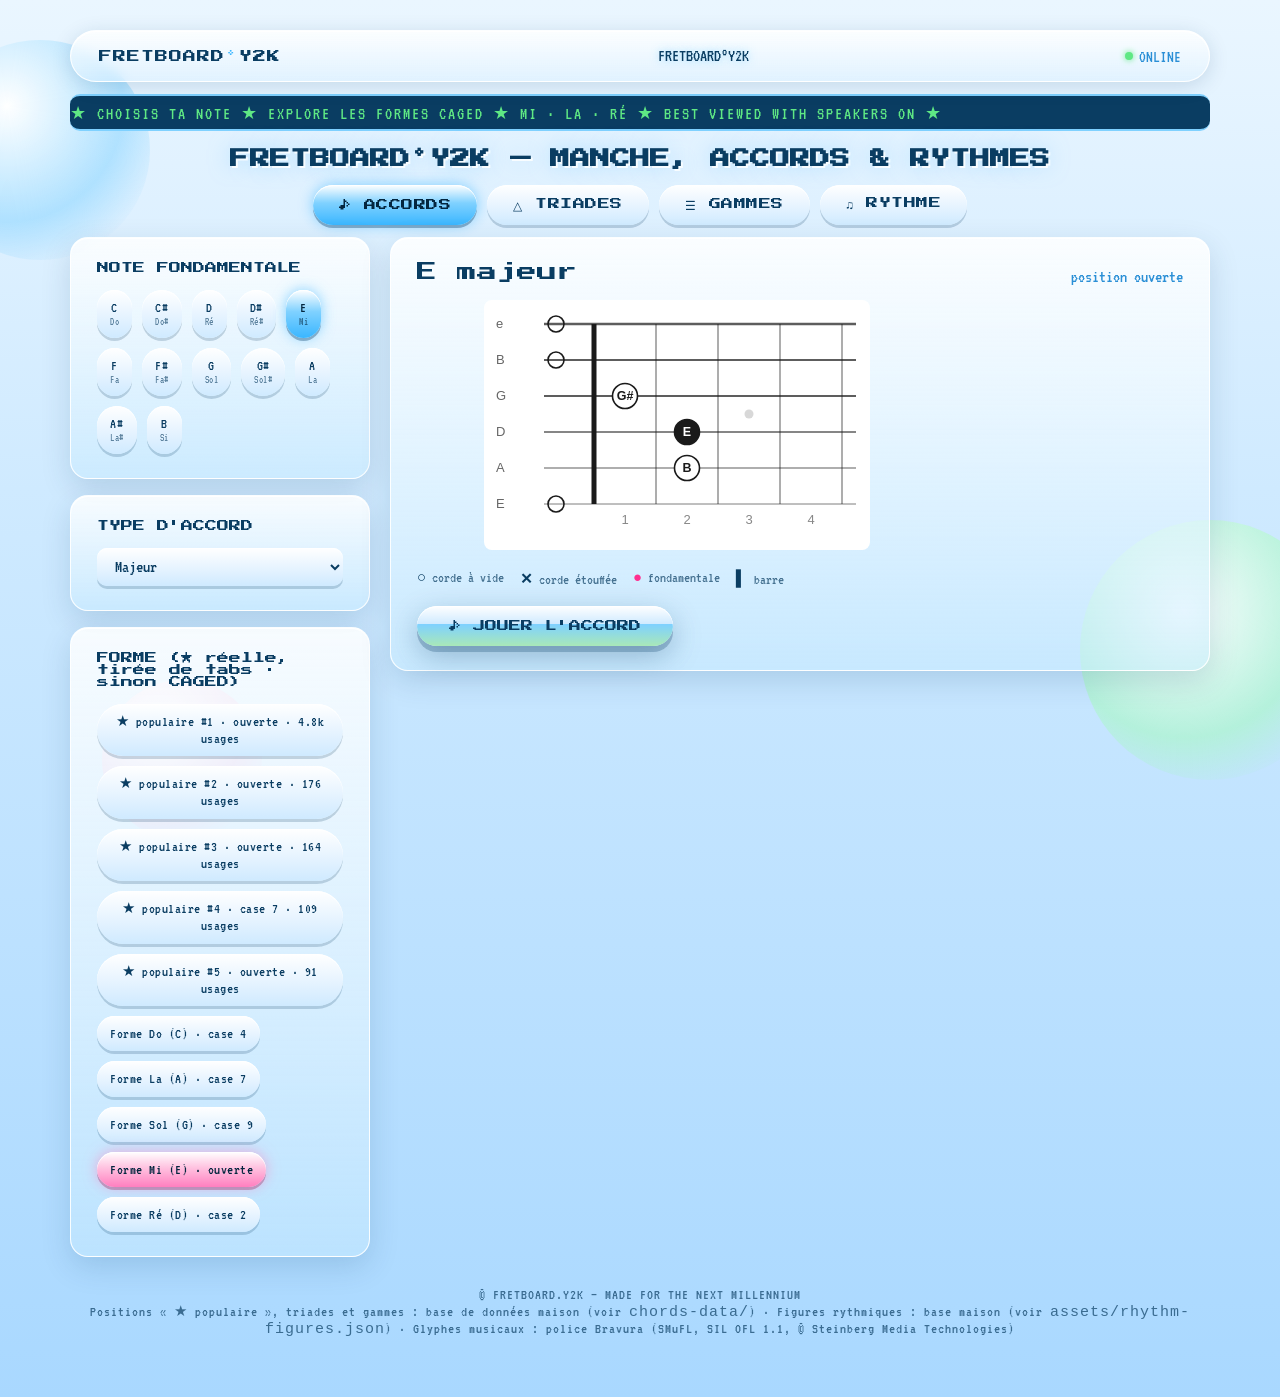
==== index.html @ 6cbf0c28 "Compact header, simplify fretboards, rebuild rhythm tab with Bravura/SMuFL - Shrink the h1/marquee/t" ====
<!DOCTYPE html>
<html lang="fr">
<head>
<meta charset="utf-8">
<meta name="viewport" content="width=device-width, initial-scale=1">
<title>FRETBOARD°Y2K — Manche de guitare &amp; accords</title>
<link rel="preconnect" href="https://fonts.googleapis.com">
<link href="https://fonts.googleapis.com/css2?family=Press+Start+2P&family=VT323&display=swap" rel="stylesheet">
<style>
  :root{
    --ink:#0a3d62;
    --ink-soft:rgba(10,61,98,.7);
    --accent:#3ab6ff;
    --gold:#ff7fbf;
    --mint:#5fe884;
  }
  *{box-sizing:border-box}
  html,body{margin:0;padding:0}
  body{
    background:linear-gradient(180deg,#eaf6ff 0%,#cfeaff 35%,#a9d8ff 100%);
    font-family:Verdana,Geneva,sans-serif;
    color:var(--ink);
    min-height:100vh;
    position:relative;
    overflow-x:hidden;
  }
  a{color:var(--ink)}
  button{font-family:inherit}

  @font-face{
    font-family:'Bravura';
    src:url([data-uri]) format('woff2');
    font-display:swap;
  }
  .smufl{font-family:'Bravura',serif;font-feature-settings:normal;-webkit-font-smoothing:antialiased}

  @keyframes float1{0%,100%{transform:translate(0,0)}50%{transform:translate(16px,-20px)}}
  @keyframes float2{0%,100%{transform:translate(0,0)}50%{transform:translate(-18px,18px)}}
  @keyframes marquee{0%{transform:translateX(0)}100%{transform:translateX(-50%)}}
  @keyframes blink{0%,49%{opacity:1}50%,100%{opacity:0}}

  .orb{position:fixed;border-radius:50%;pointer-events:none;z-index:0}
  .orb1{top:40px;left:-70px;width:220px;height:220px;background:radial-gradient(circle at 35% 30%, rgba(255,255,255,.95), rgba(127,209,255,.5) 55%, transparent 80%);animation:float1 7s ease-in-out infinite}
  .orb2{top:520px;right:-60px;width:260px;height:260px;background:radial-gradient(circle at 40% 35%, rgba(255,255,255,.9), rgba(159,255,176,.45) 55%, transparent 80%);animation:float2 9s ease-in-out infinite}
  .orb3{bottom:60px;left:8%;width:160px;height:160px;background:radial-gradient(circle at 35% 30%, rgba(255,255,255,.9), rgba(255,127,191,.35) 55%, transparent 80%);animation:float1 8s ease-in-out infinite}

  .wrap{position:relative;z-index:1;max-width:1180px;margin:0 auto;padding:18px 20px 60px}

  nav{
    display:flex;align-items:center;justify-content:space-between;gap:12px;flex-wrap:wrap;
    padding:16px 28px;margin:12px 0 0;border-radius:100px;
    background:linear-gradient(180deg, rgba(255,255,255,.85), rgba(220,240,255,.55));
    backdrop-filter:blur(6px);border:1px solid rgba(255,255,255,.9);
    box-shadow:0 4px 20px rgba(10,60,100,.15), inset 0 1px 0 rgba(255,255,255,1);
  }
  .logo{font-family:'Press Start 2P',monospace;font-size:13px;letter-spacing:1px}
  .logo span{color:var(--accent)}
  .navlinks{display:flex;gap:22px;font-family:VT323,monospace;font-size:18px}
  .navlinks a{text-decoration:none;opacity:.7;transition:opacity .15s ease}
  .navlinks a:hover, .navlinks a.current{opacity:1;text-shadow:0 0 8px rgba(127,209,255,.8)}
  .online{font-family:VT323,monospace;font-size:17px;color:#2b8fd6;display:flex;align-items:center;gap:6px}
  .online i{width:8px;height:8px;border-radius:50%;background:var(--mint);box-shadow:0 0 6px var(--mint);animation:blink 1.4s infinite}

  .marquee{overflow:hidden;background:#0a3d62;padding:6px 0;border-radius:10px;margin:12px 0;border-top:2px solid #7fd1ff;border-bottom:2px solid #7fd1ff}
  .marquee div{display:flex;white-space:nowrap;width:200%;animation:marquee 18s linear infinite;font-family:VT323,monospace;font-size:18px;color:var(--mint);letter-spacing:2px}
  .marquee span{width:50%}

  h1{font-family:'Press Start 2P',monospace;font-size:clamp(15px,2.6vw,20px);line-height:1.4;text-align:center;margin:14px 0 6px;text-shadow:2px 2px 0 rgba(255,255,255,.8), 0 0 20px rgba(127,209,255,.5)}
  .sub{text-align:center;font-family:VT323,monospace;font-size:16px;color:var(--ink-soft);max-width:560px;margin:0 auto 14px;line-height:1.4}

  .glasscard{
    border-radius:18px;
    background:linear-gradient(180deg, rgba(255,255,255,.85), rgba(200,235,255,.5));
    border:1px solid rgba(255,255,255,.9);
    box-shadow:inset 0 1px 0 rgba(255,255,255,1), 0 10px 30px rgba(10,60,100,.15);
    padding:24px 26px;margin-bottom:22px;
  }
  .card-title{font-family:'Press Start 2P',monospace;font-size:12px;margin:0 0 16px;color:var(--ink)}

  .pillgrid{display:flex;flex-wrap:wrap;gap:10px}
  .groupbox + .groupbox{margin-top:18px;padding-top:16px;border-top:1px dashed rgba(10,61,98,.2)}
  .grouptitle{font-family:VT323,monospace;font-size:15px;color:var(--ink-soft);letter-spacing:1.5px;text-transform:uppercase;margin:0 0 10px}
  .emptynote{font-family:VT323,monospace;font-size:16px;color:var(--ink-soft);padding:10px 0}
  .pill{
    border:none;border-radius:100px;padding:10px 16px;cursor:pointer;
    font-family:VT323,monospace;font-size:16px;letter-spacing:.5px;
    background:linear-gradient(180deg,#ffffff,#e3f2ff 60%,#cfeaff);
    color:var(--ink);box-shadow:0 3px 0 rgba(10,60,100,.2), inset 0 1px 0 rgba(255,255,255,1);
    transition:transform .15s ease, box-shadow .15s ease, background .15s ease;
    display:flex;flex-direction:column;align-items:center;line-height:1.15;
  }
  .pill small{font-size:11px;opacity:.6}
  .pill:hover{transform:translateY(-2px) scale(1.04)}
  .pill.active{background:linear-gradient(180deg,#fff,#7fd1ff 45%,#3ab6ff);box-shadow:0 3px 0 rgba(10,60,100,.35), inset 0 1px 0 rgba(255,255,255,1), 0 0 14px rgba(58,182,255,.6);color:#04263f}
  .pill.alt.active{background:linear-gradient(180deg,#fff,#ffc2e0 45%,#ff7fbf);box-shadow:0 3px 0 rgba(140,10,70,.3), inset 0 1px 0 rgba(255,255,255,1), 0 0 14px rgba(255,127,191,.6)}

  .checkgrid{display:flex;flex-wrap:wrap;gap:10px}
  .chk{
    display:flex;align-items:center;gap:8px;border:none;border-radius:12px;padding:9px 14px;cursor:pointer;
    font-family:VT323,monospace;font-size:16px;
    background:linear-gradient(180deg,#ffffff,#e3f2ff 60%,#cfeaff);
    color:var(--ink);box-shadow:0 3px 0 rgba(10,60,100,.2), inset 0 1px 0 rgba(255,255,255,1);
    transition:transform .15s ease, box-shadow .15s ease, background .15s ease;
  }
  .chk:hover{transform:translateY(-2px)}
  .chk.on{background:linear-gradient(180deg,#fff,#7fd1ff 45%,#3ab6ff);box-shadow:0 3px 0 rgba(10,60,100,.35), inset 0 1px 0 rgba(255,255,255,1);color:#04263f}
  .chk .box{width:15px;height:15px;border-radius:4px;border:2px solid var(--ink);flex:none;position:relative}
  .chk.on .box{background:var(--ink)}
  .chk.on .box::after{content:'';position:absolute;left:3px;top:0px;width:4px;height:8px;border:solid #fff;border-width:0 2px 2px 0;transform:rotate(40deg)}

  .playbtn{
    border:none;border-radius:100px;padding:14px 32px;cursor:pointer;
    font-family:'Press Start 2P',monospace;font-size:12px;color:#0a3d62;
    background:linear-gradient(180deg,#ffffff,#cfeaff 45%,#7fd1ff 46%,#a9e8b8);
    box-shadow:0 6px 0 rgba(10,60,100,.25), inset 0 1px 0 rgba(255,255,255,1), 0 10px 30px rgba(10,60,100,.3);
    transition:transform .15s ease;
  }
  .playbtn:hover{transform:translateY(-3px) scale(1.03)}
  .playbtn:disabled{opacity:.45;cursor:not-allowed;transform:none}
  .playbtn.stop{background:linear-gradient(180deg,#ffffff,#ffd7e8 45%,#ff7fbf 46%,#ffb0cf)}

  footer{text-align:center;font-family:VT323,monospace;font-size:15px;color:var(--ink-soft);margin-top:30px;letter-spacing:1px}

  .fb-head{display:flex;align-items:baseline;justify-content:space-between;flex-wrap:wrap;gap:10px;margin-bottom:14px}
  .chord-name{font-family:'Press Start 2P',monospace;font-size:20px;color:var(--ink)}
  .position-label{font-family:VT323,monospace;font-size:18px;color:#2b8fd6}

  .fb-scroll{overflow-x:auto;padding-bottom:6px}
  svg.fretboard-svg{display:block;min-width:520px}

  .legend{display:flex;flex-wrap:wrap;gap:16px;margin-top:14px;font-family:VT323,monospace;font-size:15px;color:var(--ink-soft)}
  .legend b{color:var(--ink)}

  .playbtn{margin-top:18px}

  .tabbar{display:flex;justify-content:center;gap:10px;flex-wrap:wrap;margin:12px 0}
  .tabbtn{
    border:none;border-radius:100px;padding:12px 26px;cursor:pointer;
    font-family:'Press Start 2P',monospace;font-size:12px;letter-spacing:.5px;
    background:linear-gradient(180deg,#ffffff,#e3f2ff 60%,#cfeaff);
    color:var(--ink);box-shadow:0 3px 0 rgba(10,60,100,.2), inset 0 1px 0 rgba(255,255,255,1);
    transition:transform .15s ease, box-shadow .15s ease, background .15s ease;
  }
  .tabbtn:hover{transform:translateY(-2px)}
  .tabbtn.active{background:linear-gradient(180deg,#fff,#7fd1ff 45%,#3ab6ff);box-shadow:0 3px 0 rgba(10,60,100,.35), inset 0 1px 0 rgba(255,255,255,1), 0 0 14px rgba(58,182,255,.6);color:#04263f}
  .tabpanel{display:none}
  .tabpanel.active{display:block}

  select.gsel{
    font-family:VT323,monospace;font-size:18px;color:var(--ink);
    border:none;border-radius:10px;padding:9px 14px;width:100%;max-width:420px;
    background:linear-gradient(180deg,#ffffff,#e3f2ff 60%,#cfeaff);
    box-shadow:0 3px 0 rgba(10,60,100,.2), inset 0 1px 0 rgba(255,255,255,1);
  }
  .toggle2{display:flex;gap:10px;flex-wrap:wrap}
  .subnote{font-family:VT323,monospace;font-size:15px;color:var(--ink-soft);margin-top:6px}
  .scaledeg{font-family:'Press Start 2P',monospace;font-size:10px}

  .toolgrid{display:grid;grid-template-columns:300px 1fr;gap:20px;align-items:start;margin-top:8px}
  @media (max-width:860px){ .toolgrid{grid-template-columns:1fr} }
  .tool-sidebar{display:flex;flex-direction:column;gap:16px}
  .tool-main{min-width:0}
  .tool-sidebar .glasscard, .tool-main .glasscard{margin-bottom:0}
  .tool-sidebar .pillgrid .pill{padding:9px 13px;font-size:15px}

  .row2{display:flex;gap:20px;flex-wrap:wrap}
  .field{display:flex;flex-direction:column;gap:6px}
  .field label{font-family:VT323,monospace;font-size:14px;color:var(--ink-soft);letter-spacing:.5px;text-transform:uppercase}
  input[type=number]{
    font-family:VT323,monospace;font-size:18px;color:var(--ink);
    border:none;border-radius:10px;padding:8px 12px;width:76px;
    background:linear-gradient(180deg,#ffffff,#e3f2ff 60%,#cfeaff);
    box-shadow:0 3px 0 rgba(10,60,100,.2), inset 0 1px 0 rgba(255,255,255,1);
  }
  input[type=range]{width:180px;accent-color:#3ab6ff}

  .figures-scroll{max-height:56vh;overflow-y:auto;padding-right:6px}
  @media (max-width:860px){ .figures-scroll{max-height:none} }
  .warn{font-family:VT323,monospace;font-size:15px;color:#c0455a;margin-top:10px;min-height:18px}

  .score-head{display:flex;justify-content:space-between;align-items:baseline;flex-wrap:wrap;gap:10px;margin-bottom:12px}
  .score-title{font-family:'Press Start 2P',monospace;font-size:14px}
  .score-scroll{overflow-x:auto;padding-bottom:6px}
  svg#score{display:block}

  .transport{display:flex;align-items:center;gap:10px;flex-wrap:wrap;margin-top:14px}
  .tempobar{display:flex;align-items:center;gap:12px;flex-wrap:wrap;margin-top:14px;padding-top:14px;border-top:1px dashed rgba(10,61,98,.2)}
  .tempo{display:flex;align-items:center;gap:10px;font-family:VT323,monospace;font-size:16px}
  #bpmVal{color:var(--ink);min-width:66px;font-weight:bold}
  .optrow{display:flex;gap:8px;flex-wrap:wrap}

  .figchk{display:flex;align-items:center;gap:8px}
  .figchk .smufl-icon{flex:none}
</style>
</head>
<body>

<div class="orb orb1"></div>
<div class="orb orb2"></div>
<div class="orb orb3"></div>

<div class="wrap">

  <nav>
    <div class="logo">FRETBOARD<span>°</span>Y2K</div>
    <div class="navlinks">
      <a href="index.html" class="current">FRETBOARD°Y2K</a>
    </div>
    <div class="online"><i></i>ONLINE</div>
  </nav>

  <div class="marquee"><div>
    <span>★ CHOISIS TA NOTE ★ EXPLORE LES FORMES CAGED ★ MI · LA · RÉ ★ BEST VIEWED WITH SPEAKERS ON ★</span>
    <span>★ CHOISIS TA NOTE ★ EXPLORE LES FORMES CAGED ★ MI · LA · RÉ ★ BEST VIEWED WITH SPEAKERS ON ★</span>
  </div></div>

  <h1>FRETBOARD°Y2K — MANCHE, ACCORDS &amp; RYTHMES</h1>

  <div class="tabbar">
    <button class="tabbtn active" data-tab="accords">♪ ACCORDS</button>
    <button class="tabbtn" data-tab="triades">△ TRIADES</button>
    <button class="tabbtn" data-tab="gammes">☰ GAMMES</button>
    <button class="tabbtn" data-tab="rythme">♫ RYTHME</button>
  </div>

  <section id="tab-accords" class="tabpanel active">
    <div class="toolgrid">
      <aside class="tool-sidebar">
        <div class="glasscard">
          <p class="card-title">NOTE FONDAMENTALE</p>
          <div class="pillgrid" id="rootPicker"></div>
        </div>

        <div class="glasscard">
          <p class="card-title">TYPE D'ACCORD</p>
          <select class="gsel" id="qualitySelect"></select>
        </div>

        <div class="glasscard">
          <p class="card-title">FORME (★ réelle, tirée de tabs · sinon CAGED)</p>
          <div class="pillgrid" id="shapePicker"></div>
        </div>
      </aside>

      <div class="tool-main">
        <div class="glasscard">
          <div class="fb-head">
            <div class="chord-name" id="chordName">E MAJEUR</div>
            <div class="position-label" id="positionLabel">position ouverte</div>
          </div>
          <div class="fb-scroll">
            <svg class="fretboard-svg" id="fretboard" xmlns="http://www.w3.org/2000/svg"></svg>
          </div>
          <div class="legend">
            <div><b>○</b> corde à vide</div>
            <div><b>✕</b> corde étouffée</div>
            <div><b style="color:#ff2f8f">●</b> fondamentale</div>
            <div><b>▍</b> barre</div>
          </div>
          <button class="playbtn" id="playBtn">♪ JOUER L'ACCORD</button>
        </div>
      </div>
    </div>
  </section>

  <section id="tab-triades" class="tabpanel">
    <div class="toolgrid">
      <aside class="tool-sidebar">
        <div class="glasscard">
          <p class="card-title">FONDAMENTALE</p>
          <div class="pillgrid" id="triadRootPicker"></div>
        </div>

        <div class="glasscard">
          <p class="card-title">QUALITÉ</p>
          <div class="pillgrid" id="triadQualityPicker"></div>
        </div>

        <div class="glasscard">
          <p class="card-title">CORDES</p>
          <div class="pillgrid" id="triadStringsPicker"></div>
        </div>

        <div class="glasscard">
          <p class="card-title">RENVERSEMENT &amp; POSITION</p>
          <select class="gsel" id="triadPosSelect"></select>
        </div>

        <div class="glasscard">
          <p class="card-title">MODE</p>
          <div class="pillgrid" id="triadModePicker"></div>
        </div>
      </aside>

      <div class="tool-main">
        <div class="glasscard">
          <div class="fb-head">
            <div class="chord-name" id="triadName">C MAJEUR</div>
            <div class="position-label" id="triadPosLabel">position fondamentale</div>
          </div>
          <div class="fb-scroll">
            <svg class="fretboard-svg" id="triadFretboard" xmlns="http://www.w3.org/2000/svg"></svg>
          </div>
          <p class="subnote" id="triadNotes"></p>
          <div class="legend">
            <div><b>○</b> corde à vide</div>
            <div><b>✕</b> corde étouffée</div>
            <div><b style="color:#ff2f8f">●</b> fondamentale de la triade</div>
          </div>
          <button class="playbtn" id="triadPlayBtn">♪ JOUER LA TRIADE</button>
        </div>
      </div>
    </div>
  </section>

  <section id="tab-gammes" class="tabpanel">
    <div class="toolgrid">
      <aside class="tool-sidebar">
        <div class="glasscard">
          <p class="card-title">FONDAMENTALE</p>
          <div class="pillgrid" id="scaleRootPicker"></div>
        </div>

        <div class="glasscard">
          <p class="card-title">GAMME (43 formules)</p>
          <select class="gsel" id="scaleSelect"></select>
          <p class="subnote" id="scaleDesc"></p>
        </div>

        <div class="glasscard">
          <p class="card-title">AFFICHAGE</p>
          <div class="toggle2">
            <div class="pillgrid" id="scaleLabelPicker"></div>
            <div class="pillgrid" id="scaleRangePicker"></div>
          </div>
        </div>
      </aside>

      <div class="tool-main">
        <div class="glasscard">
          <div class="fb-head">
            <div class="chord-name" id="scaleName">GAMME MAJEURE DE C</div>
            <div class="position-label" id="scaleFormula">1 – 2 – 3 – 4 – 5 – 6 – 7</div>
          </div>
          <div class="fb-scroll">
            <svg class="fretboard-svg" id="scaleFretboard" xmlns="http://www.w3.org/2000/svg"></svg>
          </div>
          <div class="legend">
            <div><b style="color:#ff2f8f">●</b> fondamentale</div>
            <div><b style="color:#3ab6ff">●</b> autre note de la gamme</div>
          </div>
          <button class="playbtn" id="scalePlayBtn">♪ JOUER LA GAMME</button>
        </div>
      </div>
    </div>
  </section>

  <section id="tab-rythme" class="tabpanel">
    <div class="toolgrid">
      <aside class="tool-sidebar">
        <div class="glasscard">
          <p class="card-title">MESURE</p>
          <div class="row2">
            <div class="field">
              <label>Chiffrage</label>
              <select class="gsel" id="sigPicker"></select>
            </div>
            <div class="field">
              <label>Nombre de mesures</label>
              <input type="number" id="measureCount" min="1" max="8" value="4">
            </div>
          </div>
        </div>

        <div class="glasscard">
          <p class="card-title">FIGURES RYTHMIQUES</p>
          <div class="figures-scroll">
            <div id="durationPicker"></div>
          </div>
          <div class="warn" id="warnMsg"></div>
        </div>
      </aside>

      <div class="tool-main">
        <div class="glasscard">
          <div class="score-head">
            <div class="score-title">RYTHME GENERE</div>
          </div>
          <div class="score-scroll">
            <svg id="score" xmlns="http://www.w3.org/2000/svg"></svg>
          </div>
          <div class="legend">
            <div>clic + doux = métronome</div>
            <div>clic sec = note jouée</div>
            <div style="color:#3ab6ff">■ note en cours</div>
          </div>

          <div class="transport">
            <button class="playbtn" id="genBtn">🎲 GENERER</button>
            <button class="playbtn" id="rhythmPlayBtn">▶ JOUER</button>
            <button class="playbtn stop" id="stopBtn" disabled>■ STOP</button>
          </div>
          <div class="tempobar">
            <div class="tempo">
              <span>TEMPO</span>
              <input type="range" id="bpm" min="40" max="208" value="96">
              <span id="bpmVal">96 bpm</span>
            </div>
            <div class="optrow">
              <button class="chk on" id="countIn"><span class="box"></span>compte à rebours</button>
              <button class="chk" id="loopChk"><span class="box"></span>boucle</button>
            </div>
          </div>
        </div>
      </div>
    </div>
  </section>

  <footer>© FRETBOARD.Y2K — MADE FOR THE NEXT MILLENNIUM<br>Positions « ★ populaire », triades et gammes : base de données maison (voir <code>chords-data/</code>) · Figures rythmiques : base maison (voir <code>assets/rhythm-figures.json</code>) · Glyphes musicaux : police Bravura (SMuFL, SIL OFL 1.1, © Steinberg Media Technologies)</footer>
</div>

<script>
const NOTE_NAMES = ['C','C#','D','D#','E','F','F#','G','G#','A','A#','B'];
const SOLFEGE = ['Do','Do#','Ré','Ré#','Mi','Fa','Fa#','Sol','Sol#','La','La#','Si'];
const STRING_OPEN = [4,9,2,7,11,4];
const STRING_NAMES = ['E','A','D','G','B','e'];
const STRING_MIDI = [40,45,50,55,59,64];

const QUALITIES = [
  {key:'maj',   label:'Majeur',        suffix:'',      group:'Triades'},
  {key:'min',   label:'Mineur',        suffix:'m',     group:'Triades'},
  {key:'5',     label:'Power chord',   suffix:'5',     group:'Triades'},
  {key:'dim',   label:'Diminué',       suffix:'dim',   group:'Triades'},
  {key:'aug',   label:'Augmenté',      suffix:'aug',   group:'Triades'},
  {key:'sus2',  label:'Sus2',          suffix:'sus2',  group:'Sus & add'},
  {key:'sus4',  label:'Sus4',          suffix:'sus4',  group:'Sus & add'},
  {key:'add9',  label:'Add9',          suffix:'add9',  group:'Sus & add'},
  {key:'madd9', label:'Mineur add9',   suffix:'madd9', group:'Sus & add'},
  {key:'6',     label:'6',             suffix:'6',     group:'Sixtes & septièmes'},
  {key:'m6',    label:'Mineur6',       suffix:'m6',    group:'Sixtes & septièmes'},
  {key:'7',     label:'7',             suffix:'7',     group:'Sixtes & septièmes'},
  {key:'maj7',  label:'Majeur7',       suffix:'maj7',  group:'Sixtes & septièmes'},
  {key:'min7',  label:'Mineur7',       suffix:'m7',    group:'Sixtes & septièmes'},
  {key:'dim7',  label:'Diminué7',      suffix:'dim7',  group:'Sixtes & septièmes'},
  {key:'m7b5',  label:'Demi-diminué',  suffix:'m7b5',  group:'Sixtes & septièmes'},
  {key:'mMaj7', label:'Mineur/Majeur7',suffix:'mMaj7', group:'Sixtes & septièmes'},
  {key:'9',     label:'9',             suffix:'9',     group:'Étendues & altérées'},
  {key:'m9',    label:'Mineur9',       suffix:'m9',    group:'Étendues & altérées'},
  {key:'maj9',  label:'Majeur9',       suffix:'maj9',  group:'Étendues & altérées'},
  {key:'13',    label:'13',            suffix:'13',    group:'Étendues & altérées'},
  {key:'7#9',   label:'7#9 (Hendrix)', suffix:'7#9',   group:'Étendues & altérées'},
  {key:'7b9',   label:'7b9',           suffix:'7b9',   group:'Étendues & altérées'},
  {key:'7#5',   label:'7#5',           suffix:'7#5',   group:'Étendues & altérées'},
  {key:'7b5',   label:'7b5',           suffix:'7b5',   group:'Étendues & altérées'},
];

// Chaque forme est ancrée sur une corde de référence (rootString, index bas E=0..haut e=5)
// et un décalage (rootOffset) : la case où tombe la fondamentale sur cette corde
// quand la forme est jouée en position "barré 0" (case = fondamentale - corde_a_vide - rootOffset).
const SHAPES = [
  {
    key:'C', label:'Forme Do (C)', rootString:1, rootOffset:3,
    templates:{
      maj:[null,3,2,0,1,0], '7':[null,3,2,3,1,0], aug:[null,3,2,1,1,0]
    }
  },
  {
    key:'A', label:'Forme La (A)', rootString:1, rootOffset:0,
    templates:{
      maj:[null,0,2,2,2,0], min:[null,0,2,2,1,0], '7':[null,0,2,0,2,0],
      maj7:[null,0,2,1,2,0], min7:[null,0,2,0,1,0], sus2:[null,0,2,2,0,0], sus4:[null,0,2,2,3,0],
      '6':[null,0,2,2,2,2], m6:[null,0,2,2,1,2], dim:[null,0,1,2,1,null], aug:[null,0,3,2,2,1]
    }
  },
  {
    key:'G', label:'Forme Sol (G)', rootString:0, rootOffset:3,
    templates:{
      maj:[3,2,0,0,0,3], '7':[3,2,0,0,0,1], aug:[3,2,1,0,0,3]
    }
  },
  {
    key:'E', label:'Forme Mi (E)', rootString:0, rootOffset:0,
    templates:{
      maj:[0,2,2,1,0,0], min:[0,2,2,0,0,0], '7':[0,2,0,1,0,0],
      maj7:[0,2,1,1,0,0], min7:[0,2,0,0,0,0], sus2:[0,2,4,4,0,0], sus4:[0,2,2,2,0,0],
      '6':[0,2,2,1,2,0], m6:[0,2,2,0,2,0], dim:[0,1,2,0,null,0], aug:[0,3,2,1,1,0]
    }
  },
  {
    key:'D', label:'Forme Ré (D)', rootString:2, rootOffset:0,
    templates:{
      maj:[null,null,0,2,3,2], min:[null,null,0,2,3,1], '7':[null,null,0,2,1,2],
      maj7:[null,null,0,2,2,2], min7:[null,null,0,2,1,1], sus2:[null,null,0,2,3,0], sus4:[null,null,0,2,3,3],
      '6':[null,null,0,2,0,2], m6:[null,null,0,2,0,1], dim:[null,null,0,1,3,1], dim7:[null,null,0,1,0,1], aug:[null,null,0,3,3,2]
    }
  }
];

// Auto-generated by chords-data/build-curated-positions.js — do not hand-edit.
// Real chord voicings distilled from data/chords.json (cleaned, canonical), ranked by usage.
const REAL_POSITIONS = {"0":{"5":[{"f":[null,3,5,5,null,null],"u":1231,"s":150},{"f":[8,10,10,null,null,null],"u":130,"s":19},{"f":[3,null,5,5,null,3],"u":32,"s":1},{"f":[null,15,17,17,null,null],"u":21,"s":2},{"f":[null,null,10,12,13,null],"u":8,"s":6}],"6":[{"f":[3,0,2,0,1,3],"u":9,"s":3},{"f":[null,3,2,2,1,0],"u":6,"s":4},{"f":[null,3,null,2,1,0],"u":5,"s":4},{"f":[null,null,5,5,5,5],"u":4,"s":3},{"f":[null,3,null,2,null,0],"u":4,"s":1}],"7":[{"f":[null,3,5,3,5,3],"u":161,"s":25},{"f":[null,3,2,3,1,0],"u":109,"s":33},{"f":[null,3,2,3,5,3],"u":101,"s":18},{"f":[null,3,2,3,1,null],"u":56,"s":27},{"f":[3,null,2,3,1,0],"u":32,"s":3}],"9":[{"f":[3,3,2,3,3,3],"u":16,"s":2},{"f":[null,3,2,3,3,null],"u":15,"s":9},{"f":[8,10,8,9,8,10],"u":10,"s":1},{"f":[null,3,2,3,3,3],"u":7,"s":6},{"f":[0,3,2,3,3,0],"u":5,"s":1}],"13":[{"f":[8,null,8,9,10,10],"u":4,"s":2},{"f":[null,3,null,3,5,5],"u":1,"s":1}],"maj":[{"f":[null,3,2,0,1,0],"u":7506,"s":734},{"f":[null,3,5,5,5,3],"u":747,"s":103},{"f":[8,10,10,9,8,8],"u":379,"s":67},{"f":[null,3,2,0,1,null],"u":375,"s":80},{"f":[null,3,2,0,1,3],"u":249,"s":58}],"min":[{"f":[null,3,5,5,4,3],"u":399,"s":59},{"f":[null,3,1,0,1,3],"u":246,"s":8},{"f":[null,null,null,5,4,3],"u":80,"s":7},{"f":[null,3,5,5,4,null],"u":69,"s":5},{"f":[3,3,5,5,4,3],"u":61,"s":10}],"maj7":[{"f":[null,3,2,0,0,0],"u":230,"s":45},{"f":[8,7,5,5,5,7],"u":96,"s":1},{"f":[null,3,5,4,5,3],"u":39,"s":9},{"f":[null,3,2,0,0,null],"u":36,"s":9},{"f":[null,2,2,0,1,0],"u":18,"s":2}],"min7":[{"f":[null,3,5,3,4,3],"u":84,"s":12},{"f":[null,3,1,3,1,3],"u":48,"s":8},{"f":[8,null,8,8,8,null],"u":15,"s":3},{"f":[null,3,5,3,4,null],"u":9,"s":3},{"f":[null,null,8,8,8,8],"u":5,"s":2}],"m6":[{"f":[null,3,1,2,1,3],"u":55,"s":2},{"f":[null,null,7,8,8,8],"u":3,"s":1},{"f":[3,3,5,null,4,5],"u":2,"s":1},{"f":[null,3,null,2,4,3],"u":1,"s":1},{"f":[null,3,null,0,4,5],"u":1,"s":1}],"dim":[{"f":[null,6,4,5,4,null],"u":3,"s":1}],"aug":[{"f":[8,11,10,9,null,null],"u":4,"s":1},{"f":[null,3,2,1,1,null],"u":2,"s":1},{"f":[null,3,2,1,null,null],"u":1,"s":1},{"f":[null,null,6,5,5,4],"u":1,"s":1}],"sus2":[{"f":[null,3,5,5,3,3],"u":78,"s":15},{"f":[null,3,5,5,3,null],"u":23,"s":3},{"f":[null,3,0,0,3,null],"u":16,"s":5},{"f":[null,3,null,0,3,null],"u":12,"s":7},{"f":[null,3,0,0,3,3],"u":9,"s":2}],"sus4":[{"f":[null,3,3,0,1,null],"u":8,"s":6},{"f":[null,null,null,5,6,3],"u":7,"s":1},{"f":[8,8,10,10,8,8],"u":4,"s":1},{"f":[null,3,3,0,1,1],"u":3,"s":2},{"f":[null,null,5,5,6,null],"u":2,"s":2}],"add9":[{"f":[null,3,2,0,3,3],"u":267,"s":32},{"f":[null,3,2,0,3,0],"u":266,"s":39},{"f":[null,3,2,0,3,null],"u":82,"s":21},{"f":[null,3,0,0,1,0],"u":74,"s":15},{"f":[null,3,2,null,3,null],"u":61,"s":3}],"madd9":[{"f":[null,null,10,8,8,10],"u":3,"s":2},{"f":[null,3,1,0,3,3],"u":1,"s":1},{"f":[null,3,5,7,4,3],"u":1,"s":1}],"m9":[{"f":[null,3,0,3,4,3],"u":2,"s":1},{"f":[null,3,1,3,3,null],"u":1,"s":1},{"f":[8,null,8,7,4,null],"u":1,"s":1}],"maj9":[{"f":[null,3,2,4,3,0],"u":5,"s":2},{"f":[null,3,0,0,0,0],"u":2,"s":1},{"f":[null,2,0,0,1,0],"u":1,"s":1},{"f":[null,3,5,7,0,0],"u":1,"s":1}],"m7b5":[{"f":[null,3,4,3,4,null],"u":7,"s":3},{"f":[null,3,1,3,1,2],"u":6,"s":3},{"f":[null,3,null,3,4,2],"u":1,"s":1}],"mMaj7":[{"f":[null,null,9,8,8,8],"u":3,"s":1},{"f":[null,6,null,null,0,8],"u":1,"s":1}],"7#9":[{"f":[null,3,2,3,4,null],"u":81,"s":1},{"f":[null,15,14,15,16,null],"u":6,"s":1}],"7b9":[{"f":[null,3,2,3,2,null],"u":10,"s":2},{"f":[6,3,5,6,5,null],"u":7,"s":1},{"f":[3,3,2,3,2,null],"u":1,"s":1},{"f":[null,3,2,3,2,3],"u":1,"s":1}],"7#5":[{"f":[null,null,8,9,9,8],"u":2,"s":2}],"7b5":[{"f":[2,null,2,3,1,null],"u":2,"s":1},{"f":[null,null,4,5,5,6],"u":1,"s":1},{"f":[null,3,2,3,5,2],"u":1,"s":1}]},"1":{"5":[{"f":[null,4,6,6,null,null],"u":233,"s":30},{"f":[9,11,11,null,null,null],"u":36,"s":6},{"f":[null,4,null,1,2,null],"u":1,"s":1},{"f":[null,null,11,13,14,null],"u":1,"s":1}],"6":[{"f":[1,1,3,1,2,4],"u":2,"s":1}],"7":[{"f":[null,4,3,4,2,null],"u":80,"s":15},{"f":[null,4,6,4,6,4],"u":66,"s":20},{"f":[9,11,9,10,12,9],"u":17,"s":2},{"f":[null,4,6,4,6,null],"u":11,"s":3},{"f":[null,4,3,1,0,1],"u":10,"s":5}],"9":[{"f":[null,16,15,16,16,null],"u":6,"s":1},{"f":[null,4,3,4,4,null],"u":1,"s":1},{"f":[null,4,1,1,0,1],"u":1,"s":1}],"maj":[{"f":[null,4,6,6,6,4],"u":264,"s":28},{"f":[null,4,3,1,2,1],"u":109,"s":15},{"f":[null,4,6,6,6,null],"u":105,"s":8},{"f":[9,11,11,10,9,9],"u":34,"s":11},{"f":[null,null,3,1,2,1],"u":11,"s":2}],"min":[{"f":[null,4,6,6,5,4],"u":860,"s":89},{"f":[4,4,6,6,5,4],"u":94,"s":12},{"f":[null,4,2,1,2,0],"u":76,"s":8},{"f":[null,4,6,6,5,null],"u":65,"s":11},{"f":[9,11,11,9,9,9],"u":24,"s":6}],"maj7":[{"f":[9,8,6,6,6,8],"u":16,"s":1},{"f":[null,null,11,10,9,8],"u":2,"s":1},{"f":[null,4,6,5,6,4],"u":1,"s":1},{"f":[null,4,6,5,6,null],"u":1,"s":1},{"f":[4,null,3,5,2,null],"u":1,"s":1}],"min7":[{"f":[null,4,6,4,5,4],"u":66,"s":14},{"f":[null,4,2,1,0,0],"u":20,"s":4},{"f":[null,4,6,6,0,0],"u":12,"s":3},{"f":[9,null,9,9,9,null],"u":10,"s":4},{"f":[4,4,6,4,5,4],"u":10,"s":4}],"m6":[{"f":[6,null,6,6,5,null],"u":3,"s":1}],"dim":[{"f":[null,4,2,0,null,null],"u":2,"s":1}],"aug":[{"f":[null,4,3,2,2,5],"u":4,"s":1},{"f":[9,12,11,10,null,null],"u":2,"s":1},{"f":[9,null,null,10,10,9],"u":1,"s":1}],"sus2":[{"f":[null,4,6,8,null,null],"u":8,"s":3},{"f":[null,4,6,6,4,4],"u":1,"s":1},{"f":[null,null,null,6,4,4],"u":1,"s":1}],"sus4":[{"f":[null,4,6,6,7,null],"u":10,"s":1},{"f":[9,9,11,11,9,9],"u":2,"s":2},{"f":[null,4,4,1,2,2],"u":1,"s":1}],"add9":[{"f":[null,4,6,8,6,4],"u":1,"s":1}],"madd9":[{"f":[null,4,6,8,5,4],"u":1,"s":1}],"m9":[{"f":[null,4,6,8,0,0],"u":1,"s":1}],"maj9":[{"f":[null,4,3,5,4,null],"u":1,"s":1}],"m7b5":[{"f":[null,4,2,0,0,0],"u":5,"s":1},{"f":[null,4,null,4,5,3],"u":1,"s":1}],"7#9":[{"f":[null,4,3,4,5,null],"u":20,"s":4},{"f":[null,4,3,4,2,0],"u":10,"s":2}],"7b9":[{"f":[null,4,3,4,3,null],"u":5,"s":1}],"7#5":[{"f":[null,4,null,4,6,5],"u":1,"s":1}]},"2":{"5":[{"f":[null,5,7,7,null,null],"u":974,"s":130},{"f":[null,null,0,2,3,null],"u":378,"s":78},{"f":[5,null,7,7,null,5],"u":44,"s":1},{"f":[10,12,12,null,null,null],"u":33,"s":3},{"f":[null,null,0,2,3,5],"u":23,"s":10}],"6":[{"f":[null,null,0,2,0,2],"u":31,"s":9},{"f":[10,9,7,7,null,7],"u":10,"s":1},{"f":[null,null,7,7,7,7],"u":5,"s":2},{"f":[2,null,0,2,0,null],"u":4,"s":3},{"f":[null,5,4,4,3,null],"u":4,"s":1}],"7":[{"f":[null,null,0,2,1,2],"u":623,"s":122},{"f":[null,5,7,5,7,5],"u":148,"s":22},{"f":[null,5,4,5,3,null],"u":74,"s":33},{"f":[10,12,10,11,13,10],"u":41,"s":2},{"f":[null,5,7,5,7,null],"u":29,"s":8}],"9":[{"f":[null,5,4,5,5,null],"u":43,"s":11},{"f":[5,5,4,5,5,5],"u":40,"s":3},{"f":[null,5,7,5,7,0],"u":25,"s":7},{"f":[null,5,4,5,5,5],"u":15,"s":4},{"f":[null,5,4,5,3,0],"u":11,"s":5}],"13":[{"f":[10,null,10,11,12,12],"u":2,"s":1}],"maj":[{"f":[null,null,0,2,3,2],"u":6285,"s":647},{"f":[null,5,7,7,7,5],"u":719,"s":97},{"f":[null,0,0,2,3,2],"u":279,"s":37},{"f":[null,null,null,2,3,2],"u":275,"s":35},{"f":[null,5,7,7,7,null],"u":193,"s":39}],"min":[{"f":[null,null,0,2,3,1],"u":2314,"s":270},{"f":[null,5,7,7,6,5],"u":802,"s":77},{"f":[10,8,7,7,10,10],"u":179,"s":1},{"f":[null,0,0,2,3,1],"u":98,"s":17},{"f":[null,null,null,2,3,1],"u":82,"s":16}],"maj7":[{"f":[null,null,0,2,2,2],"u":48,"s":14},{"f":[null,5,7,6,7,null],"u":19,"s":11},{"f":[null,5,7,6,7,5],"u":10,"s":5},{"f":[null,null,0,6,7,5],"u":8,"s":1},{"f":[null,null,null,7,7,9],"u":7,"s":2}],"min7":[{"f":[null,5,7,5,6,8],"u":631,"s":1},{"f":[null,null,0,2,1,1],"u":163,"s":41},{"f":[null,5,7,5,6,5],"u":111,"s":27},{"f":[5,5,7,5,6,5],"u":24,"s":5},{"f":[null,null,0,5,6,null],"u":18,"s":1}],"m6":[{"f":[null,null,0,2,0,1],"u":85,"s":5},{"f":[null,null,0,4,6,5],"u":6,"s":3},{"f":[null,0,3,4,3,1],"u":3,"s":1},{"f":[10,null,9,10,10,null],"u":2,"s":2},{"f":[null,5,null,4,6,5],"u":2,"s":1}],"dim7":[{"f":[null,5,6,4,6,null],"u":1,"s":1}],"aug":[{"f":[null,null,0,3,3,2],"u":12,"s":4},{"f":[10,13,12,11,null,null],"u":5,"s":2},{"f":[null,5,4,3,3,null],"u":1,"s":1},{"f":[null,9,8,7,7,null],"u":1,"s":1},{"f":[6,9,8,7,null,null],"u":1,"s":1}],"sus2":[{"f":[null,null,0,2,3,0],"u":714,"s":75},{"f":[null,5,7,7,5,5],"u":80,"s":6},{"f":[5,5,7,7,5,5],"u":16,"s":2},{"f":[null,5,7,9,null,null],"u":14,"s":1},{"f":[null,0,0,2,3,0],"u":13,"s":5}],"sus4":[{"f":[null,null,0,2,3,3],"u":438,"s":70},{"f":[null,0,0,0,null,null],"u":24,"s":2},{"f":[null,null,0,0,3,5],"u":14,"s":7},{"f":[null,0,0,2,3,3],"u":11,"s":3},{"f":[null,5,7,7,8,null],"u":9,"s":4}],"add9":[{"f":[0,0,7,7,7,0],"u":39,"s":2},{"f":[2,null,0,2,3,0],"u":21,"s":5},{"f":[2,0,0,2,3,0],"u":15,"s":4},{"f":[0,7,null,7,7,null],"u":6,"s":1},{"f":[2,null,null,2,3,0],"u":3,"s":2}],"madd9":[{"f":[null,5,7,7,6,0],"u":8,"s":1},{"f":[null,0,3,2,3,0],"u":4,"s":1},{"f":[null,null,7,7,6,0],"u":4,"s":2},{"f":[1,null,3,2,3,0],"u":3,"s":1},{"f":[null,null,0,10,10,0],"u":1,"s":1}],"m9":[{"f":[null,5,3,5,5,null],"u":31,"s":4},{"f":[null,5,7,5,6,0],"u":6,"s":2},{"f":[null,0,3,5,3,0],"u":4,"s":1},{"f":[null,null,0,5,6,0],"u":2,"s":2}],"maj9":[{"f":[null,5,7,6,7,0],"u":5,"s":1},{"f":[2,0,0,2,2,0],"u":1,"s":1}],"m7b5":[{"f":[null,5,6,5,6,null],"u":7,"s":4},{"f":[null,null,0,1,1,1],"u":5,"s":3},{"f":[null,5,6,5,6,8],"u":1,"s":1}],"mMaj7":[{"f":[null,null,0,2,2,1],"u":21,"s":3},{"f":[null,5,7,6,6,5],"u":7,"s":3}],"7#9":[{"f":[null,5,4,5,6,null],"u":49,"s":6},{"f":[null,5,4,5,6,5],"u":4,"s":2},{"f":[null,17,16,14,13,13],"u":1,"s":1}],"7b9":[{"f":[null,5,4,5,4,null],"u":12,"s":6}],"7#5":[{"f":[null,null,0,3,1,2],"u":3,"s":2}],"7b5":[{"f":[4,null,4,5,3,null],"u":3,"s":1},{"f":[null,5,0,5,7,4],"u":1,"s":1}]},"3":{"5":[{"f":[null,6,8,8,null,null],"u":114,"s":19},{"f":[11,13,13,null,null,null],"u":19,"s":1},{"f":[null,null,1,3,4,null],"u":4,"s":3}],"6":[{"f":[3,3,5,3,4,3],"u":7,"s":1},{"f":[3,3,5,3,4,null],"u":3,"s":1},{"f":[3,3,5,3,4,6],"u":2,"s":1},{"f":[null,3,5,5,4,6],"u":1,"s":1}],"7":[{"f":[null,6,5,6,4,null],"u":25,"s":3},{"f":[6,6,8,6,8,6],"u":7,"s":1},{"f":[null,6,8,6,8,6],"u":5,"s":4},{"f":[null,null,1,3,2,3],"u":3,"s":1},{"f":[null,6,8,6,8,null],"u":2,"s":1}],"9":[{"f":[null,6,5,6,6,null],"u":1,"s":1}],"maj":[{"f":[null,6,8,8,8,6],"u":116,"s":18},{"f":[null,6,5,3,4,3],"u":102,"s":9},{"f":[6,6,8,8,8,6],"u":36,"s":2},{"f":[null,null,1,3,4,3],"u":32,"s":5},{"f":[null,null,null,3,4,3],"u":14,"s":2}],"min":[{"f":[null,6,8,8,7,6],"u":110,"s":4},{"f":[null,null,1,3,4,2],"u":20,"s":2},{"f":[6,6,8,8,7,6],"u":7,"s":3},{"f":[null,6,4,3,null,null],"u":7,"s":1},{"f":[null,9,8,8,null,null],"u":2,"s":1}],"maj7":[{"f":[11,10,8,8,8,10],"u":32,"s":1},{"f":[null,6,8,7,8,null],"u":4,"s":2},{"f":[null,null,1,3,3,3],"u":3,"s":3},{"f":[null,null,1,0,3,3],"u":2,"s":1},{"f":[3,6,5,3,3,3],"u":1,"s":1}],"min7":[{"f":[null,null,1,3,2,2],"u":9,"s":1},{"f":[null,6,8,6,7,null],"u":3,"s":2}],"m6":[{"f":[2,1,1,3,1,2],"u":3,"s":1},{"f":[null,null,1,3,1,2],"u":3,"s":1}],"dim":[{"f":[null,null,1,2,null,2],"u":1,"s":1}],"aug":[{"f":[11,14,13,12,null,null],"u":1,"s":1}],"sus2":[{"f":[null,null,null,8,6,6],"u":2,"s":1},{"f":[null,6,8,8,6,6],"u":1,"s":1}],"sus4":[{"f":[null,6,8,null,9,6],"u":1,"s":1},{"f":[null,null,null,8,9,6],"u":1,"s":1}],"add9":[{"f":[6,8,8,8,8,null],"u":4,"s":1},{"f":[null,6,null,0,6,6],"u":2,"s":1},{"f":[null,6,8,10,8,6],"u":1,"s":1}],"m7b5":[{"f":[null,6,null,6,7,5],"u":5,"s":1},{"f":[null,null,1,2,2,2],"u":1,"s":1},{"f":[null,6,7,6,7,5],"u":1,"s":1}],"mMaj7":[{"f":[null,null,1,3,3,2],"u":2,"s":1}],"7b9":[{"f":[6,6,5,6,5,null],"u":2,"s":1}]},"4":{"5":[{"f":[0,2,2,null,null,null],"u":2222,"s":132},{"f":[null,7,9,9,null,null],"u":330,"s":69},{"f":[null,null,2,4,5,null],"u":64,"s":11},{"f":[0,7,9,9,0,0],"u":27,"s":7},{"f":[12,14,14,null,null,null],"u":22,"s":4}],"6":[{"f":[0,2,2,1,2,0],"u":43,"s":7},{"f":[4,4,6,4,5,4],"u":8,"s":2},{"f":[null,null,9,9,9,9],"u":7,"s":2},{"f":[0,null,2,1,2,0],"u":2,"s":1},{"f":[null,null,2,4,2,4],"u":2,"s":1}],"7":[{"f":[0,2,0,1,0,0],"u":509,"s":102},{"f":[0,2,2,1,3,0],"u":182,"s":59},{"f":[null,7,6,7,5,null],"u":157,"s":11},{"f":[0,2,0,1,3,0],"u":107,"s":23},{"f":[7,null,6,7,5,null],"u":41,"s":1}],"9":[{"f":[null,7,6,7,7,7],"u":65,"s":6},{"f":[0,2,0,1,0,2],"u":17,"s":5},{"f":[0,null,4,4,3,4],"u":17,"s":2},{"f":[null,7,6,7,7,null],"u":10,"s":5},{"f":[0,7,6,7,7,0],"u":5,"s":1}],"13":[{"f":[0,null,6,7,7,9],"u":2,"s":2}],"maj":[{"f":[0,2,2,1,0,0],"u":4838,"s":473},{"f":[0,7,9,9,9,null],"u":176,"s":7},{"f":[0,2,2,1,null,null],"u":164,"s":32},{"f":[null,7,9,9,9,7],"u":109,"s":25},{"f":[0,7,9,9,9,7],"u":91,"s":26}],"min":[{"f":[0,2,2,0,0,0],"u":4268,"s":484},{"f":[null,7,9,9,8,7],"u":191,"s":31},{"f":[0,7,9,9,8,7],"u":118,"s":19},{"f":[7,7,9,9,8,7],"u":99,"s":12},{"f":[0,2,2,0,null,null],"u":70,"s":21}],"maj7":[{"f":[null,7,9,8,9,7],"u":5,"s":1},{"f":[7,7,9,8,9,7],"u":3,"s":2},{"f":[null,null,9,9,9,11],"u":3,"s":2},{"f":[4,null,2,4,4,null],"u":2,"s":1},{"f":[null,null,2,1,4,0],"u":2,"s":1}],"min7":[{"f":[0,7,9,7,8,10],"u":630,"s":1},{"f":[0,2,0,0,0,0],"u":158,"s":35},{"f":[0,2,2,0,3,0],"u":147,"s":20},{"f":[0,2,0,0,3,0],"u":101,"s":16},{"f":[0,2,2,0,3,3],"u":90,"s":11}],"m6":[{"f":[0,2,2,0,2,0],"u":15,"s":7},{"f":[null,4,5,4,5,0],"u":4,"s":1},{"f":[null,null,5,6,5,7],"u":4,"s":2},{"f":[0,4,5,4,5,null],"u":3,"s":1},{"f":[0,2,2,0,2,null],"u":2,"s":2}],"dim7":[{"f":[null,7,8,6,8,null],"u":1,"s":1}],"aug":[{"f":[0,3,2,1,1,0],"u":15,"s":4},{"f":[4,7,6,5,null,null],"u":3,"s":2},{"f":[0,null,2,1,1,0],"u":2,"s":1},{"f":[null,null,2,1,1,null],"u":1,"s":1},{"f":[null,7,6,5,null,null],"u":1,"s":1}],"sus2":[{"f":[null,7,9,11,null,null],"u":10,"s":1},{"f":[0,7,9,9,7,7],"u":9,"s":3},{"f":[2,null,2,4,null,null],"u":6,"s":2},{"f":[0,2,2,4,5,2],"u":6,"s":1},{"f":[0,2,4,null,0,0],"u":4,"s":1}],"sus4":[{"f":[0,2,2,2,0,0],"u":101,"s":22},{"f":[null,2,2,2,0,0],"u":11,"s":3},{"f":[0,0,2,2,0,0],"u":10,"s":4},{"f":[null,null,2,4,5,5],"u":7,"s":1},{"f":[7,7,9,9,10,7],"u":6,"s":3}],"add9":[{"f":[0,11,9,11,12,null],"u":40,"s":1},{"f":[null,7,6,9,7,null],"u":9,"s":1},{"f":[4,null,2,4,5,2],"u":7,"s":1},{"f":[null,null,2,1,0,2],"u":6,"s":2},{"f":[0,2,4,1,0,0],"u":5,"s":2}],"madd9":[{"f":[0,2,4,0,0,0],"u":28,"s":7},{"f":[null,null,2,0,0,2],"u":19,"s":3},{"f":[0,2,4,0,0,null],"u":13,"s":2},{"f":[0,2,2,0,0,2],"u":9,"s":4},{"f":[0,2,4,0,null,null],"u":6,"s":3}],"m9":[{"f":[0,2,null,0,3,2],"u":34,"s":2},{"f":[null,null,2,0,3,2],"u":23,"s":1},{"f":[0,2,0,0,0,2],"u":19,"s":5},{"f":[0,2,2,0,3,2],"u":17,"s":6},{"f":[0,null,null,0,3,2],"u":14,"s":1}],"maj9":[{"f":[0,11,13,11,null,null],"u":26,"s":1},{"f":[0,7,6,8,7,null],"u":16,"s":1},{"f":[null,7,6,8,7,null],"u":9,"s":1}],"m7b5":[{"f":[0,1,0,0,3,0],"u":26,"s":1},{"f":[null,1,null,0,3,0],"u":18,"s":1},{"f":[null,7,8,7,8,null],"u":9,"s":2},{"f":[0,5,5,7,5,6],"u":6,"s":1},{"f":[null,null,2,3,3,3],"u":4,"s":1}],"mMaj7":[{"f":[0,2,1,0,0,0],"u":4,"s":1},{"f":[0,2,1,0,null,null],"u":2,"s":1},{"f":[0,null,1,0,0,3],"u":1,"s":1},{"f":[0,2,2,0,4,0],"u":1,"s":1}],"7#9":[{"f":[null,7,6,7,8,null],"u":68,"s":13},{"f":[0,7,6,7,8,0],"u":12,"s":2},{"f":[0,2,0,1,0,3],"u":6,"s":1},{"f":[null,null,2,1,3,3],"u":2,"s":1},{"f":[0,7,6,7,8,null],"u":2,"s":1}],"7b9":[{"f":[null,7,6,7,6,null],"u":8,"s":3},{"f":[0,7,6,7,6,0],"u":5,"s":2},{"f":[4,null,3,4,3,0],"u":4,"s":2},{"f":[0,null,6,7,6,7],"u":3,"s":1},{"f":[0,null,6,7,6,0],"u":2,"s":2}],"7#5":[{"f":[null,3,2,1,3,null],"u":16,"s":1},{"f":[0,null,6,5,3,0],"u":2,"s":1},{"f":[0,null,0,1,1,null],"u":1,"s":1},{"f":[0,3,0,1,1,0],"u":1,"s":1},{"f":[null,null,6,5,3,0],"u":1,"s":1}]},"5":{"5":[{"f":[1,3,3,null,null,null],"u":753,"s":80},{"f":[null,8,10,10,null,null],"u":80,"s":19},{"f":[null,null,3,5,6,null],"u":19,"s":4},{"f":[13,15,15,null,null,null],"u":9,"s":1},{"f":[null,3,3,5,6,null],"u":4,"s":1}],"6":[{"f":[1,0,0,2,1,1],"u":108,"s":4},{"f":[1,3,null,2,3,1],"u":27,"s":2},{"f":[null,null,0,2,1,1],"u":22,"s":3},{"f":[null,null,3,5,3,5],"u":11,"s":2},{"f":[null,null,null,2,3,1],"u":10,"s":2}],"7":[{"f":[1,0,1,2,1,1],"u":51,"s":9},{"f":[1,3,1,2,1,1],"u":47,"s":15},{"f":[8,null,7,8,6,null],"u":34,"s":1},{"f":[8,8,10,8,10,8],"u":18,"s":2},{"f":[null,8,7,8,6,null],"u":17,"s":6}],"9":[{"f":[null,8,7,8,8,8],"u":19,"s":7},{"f":[null,8,7,8,8,null],"u":11,"s":4},{"f":[1,3,1,2,1,3],"u":5,"s":1},{"f":[1,0,1,0,1,1],"u":4,"s":2},{"f":[8,8,7,8,8,8],"u":1,"s":1}],"13":[{"f":[1,null,1,2,3,null],"u":2,"s":1},{"f":[null,8,7,8,8,10],"u":1,"s":1}],"maj":[{"f":[1,3,3,2,1,1],"u":3240,"s":389},{"f":[1,0,3,2,1,1],"u":1286,"s":125},{"f":[null,null,3,2,1,1],"u":273,"s":51},{"f":[null,8,10,10,10,8],"u":171,"s":24},{"f":[8,8,10,10,10,8],"u":116,"s":9}],"min":[{"f":[1,3,3,1,1,1],"u":372,"s":69},{"f":[null,null,3,5,6,4],"u":38,"s":2},{"f":[null,8,10,10,9,8],"u":12,"s":6},{"f":[8,null,10,10,9,8],"u":11,"s":1},{"f":[null,3,3,1,1,null],"u":10,"s":2}],"maj7":[{"f":[null,null,3,2,1,0],"u":232,"s":34},{"f":[null,8,7,5,5,8],"u":88,"s":1},{"f":[1,0,2,2,1,0],"u":87,"s":13},{"f":[0,3,3,2,1,0],"u":60,"s":4},{"f":[null,0,3,2,1,0],"u":38,"s":12}],"min7":[{"f":[1,3,1,1,1,1],"u":55,"s":16},{"f":[1,null,1,5,4,4],"u":7,"s":1},{"f":[1,3,1,1,1,4],"u":5,"s":1},{"f":[1,3,3,1,4,1],"u":4,"s":1},{"f":[null,null,1,1,1,1],"u":3,"s":2}],"m6":[{"f":[1,3,0,1,1,1],"u":41,"s":2},{"f":[null,8,10,7,9,null],"u":16,"s":1},{"f":[1,null,0,1,null,1],"u":2,"s":1},{"f":[null,null,0,1,1,1],"u":2,"s":1},{"f":[1,3,3,1,3,1],"u":2,"s":1}],"dim7":[{"f":[1,null,0,1,0,null],"u":1,"s":1},{"f":[null,null,3,4,3,4],"u":1,"s":1}],"aug":[{"f":[1,null,3,2,2,1],"u":25,"s":3},{"f":[null,8,7,6,6,null],"u":2,"s":2},{"f":[1,null,null,2,2,1],"u":1,"s":1},{"f":[null,null,3,2,2,1],"u":1,"s":1}],"sus2":[{"f":[1,3,3,0,1,1],"u":54,"s":9},{"f":[null,null,3,0,1,1],"u":37,"s":3},{"f":[1,3,3,0,1,null],"u":13,"s":3},{"f":[1,null,null,0,1,null],"u":4,"s":1},{"f":[1,3,3,0,null,null],"u":4,"s":2}],"sus4":[{"f":[null,3,null,3,1,1],"u":18,"s":2},{"f":[1,1,3,3,1,1],"u":13,"s":4},{"f":[null,null,null,5,6,6],"u":11,"s":1},{"f":[null,1,3,3,1,1],"u":10,"s":2},{"f":[null,3,3,3,null,null],"u":9,"s":2}],"add9":[{"f":[null,null,3,2,1,3],"u":92,"s":15},{"f":[1,0,3,0,1,1],"u":3,"s":1},{"f":[1,null,3,2,1,3],"u":3,"s":2},{"f":[1,null,null,2,1,3],"u":2,"s":2},{"f":[null,8,5,5,6,5],"u":2,"s":1}],"madd9":[{"f":[3,3,6,5,6,3],"u":2,"s":1},{"f":[1,3,5,1,1,null],"u":1,"s":1}],"m9":[{"f":[1,3,1,0,4,4],"u":12,"s":1},{"f":[null,8,6,8,8,null],"u":2,"s":1}],"maj9":[{"f":[null,8,7,9,8,null],"u":7,"s":2},{"f":[0,0,3,0,1,0],"u":1,"s":1},{"f":[1,0,3,0,1,0],"u":1,"s":1},{"f":[3,0,2,null,null,1],"u":1,"s":1}],"m7b5":[{"f":[1,2,1,1,0,null],"u":2,"s":1}],"mMaj7":[{"f":[null,8,10,9,9,null],"u":8,"s":1}],"7#9":[{"f":[null,null,3,2,4,4],"u":80,"s":1},{"f":[1,3,null,2,4,4],"u":1,"s":1}],"7b9":[{"f":[1,0,1,2,1,2],"u":1,"s":1},{"f":[null,8,7,8,7,null],"u":1,"s":1}],"7b5":[{"f":[null,null,3,4,4,5],"u":4,"s":1},{"f":[1,null,1,2,0,null],"u":3,"s":1},{"f":[1,0,1,2,0,1],"u":1,"s":1},{"f":[1,null,1,4,4,5],"u":1,"s":1}]},"6":{"5":[{"f":[2,4,4,null,null,null],"u":343,"s":77},{"f":[null,9,11,11,null,null],"u":39,"s":6},{"f":[2,4,4,null,2,2],"u":10,"s":1},{"f":[null,null,4,6,7,null],"u":9,"s":5},{"f":[2,null,null,null,2,2],"u":1,"s":1}],"6":[{"f":[2,1,1,3,2,2],"u":4,"s":1},{"f":[null,null,4,3,4,2],"u":1,"s":1}],"7":[{"f":[2,4,2,3,2,2],"u":172,"s":33},{"f":[2,4,2,3,5,2],"u":34,"s":4},{"f":[2,1,2,3,2,2],"u":31,"s":5},{"f":[null,4,4,3,2,0],"u":28,"s":4},{"f":[2,null,2,3,2,0],"u":15,"s":4}],"9":[{"f":[0,9,8,9,9,0],"u":3,"s":1},{"f":[2,null,2,3,2,4],"u":2,"s":1},{"f":[0,null,6,6,7,6],"u":1,"s":1},{"f":[null,9,8,9,9,0],"u":1,"s":1},{"f":[null,9,8,9,9,9],"u":1,"s":1}],"maj":[{"f":[2,4,4,3,2,2],"u":777,"s":131},{"f":[null,null,4,3,2,2],"u":36,"s":6},{"f":[2,4,4,3,null,null],"u":32,"s":9},{"f":[2,4,4,3,2,null],"u":31,"s":7},{"f":[2,null,4,3,2,null],"u":29,"s":3}],"min":[{"f":[2,4,4,2,2,2],"u":1454,"s":164},{"f":[null,9,11,11,10,9],"u":74,"s":11},{"f":[2,0,4,2,2,2],"u":64,"s":11},{"f":[14,12,11,14,null,null],"u":52,"s":2},{"f":[2,4,4,2,null,null],"u":40,"s":10}],"maj7":[{"f":[2,4,3,3,2,2],"u":3,"s":2},{"f":[null,null,4,3,2,1],"u":2,"s":1}],"min7":[{"f":[2,0,2,2,2,0],"u":54,"s":12},{"f":[2,null,2,2,2,null],"u":35,"s":7},{"f":[2,4,2,2,2,2],"u":23,"s":6},{"f":[null,4,4,2,2,0],"u":12,"s":1},{"f":[2,4,2,2,2,null],"u":8,"s":1}],"m6":[{"f":[2,null,1,2,2,null],"u":9,"s":2},{"f":[2,null,4,2,4,2],"u":2,"s":1},{"f":[null,null,7,8,7,9],"u":2,"s":1},{"f":[2,0,1,2,2,2],"u":1,"s":1},{"f":[2,4,4,2,4,null],"u":1,"s":1}],"aug":[{"f":[null,9,8,7,null,null],"u":2,"s":1},{"f":[2,null,0,3,null,null],"u":1,"s":1},{"f":[2,null,null,3,3,2],"u":1,"s":1},{"f":[2,5,4,3,null,null],"u":1,"s":1}],"sus2":[{"f":[2,4,6,null,null,null],"u":4,"s":1},{"f":[null,null,4,1,2,4],"u":3,"s":1},{"f":[2,4,4,null,2,4],"u":1,"s":1}],"sus4":[{"f":[2,2,4,4,2,2],"u":19,"s":5},{"f":[null,9,9,6,7,7],"u":10,"s":1},{"f":[null,9,11,null,12,null],"u":2,"s":1},{"f":[2,4,4,4,2,null],"u":1,"s":1},{"f":[2,null,4,4,2,2],"u":1,"s":1}],"add9":[{"f":[6,4,4,6,7,4],"u":2,"s":1},{"f":[2,4,6,3,2,null],"u":1,"s":1},{"f":[null,9,11,13,11,null],"u":1,"s":1}],"madd9":[{"f":[null,null,4,2,2,4],"u":1,"s":1},{"f":[2,4,6,2,2,null],"u":1,"s":1}],"m9":[{"f":[2,0,2,1,2,0],"u":4,"s":1},{"f":[null,0,2,1,2,2],"u":3,"s":1},{"f":[0,null,7,null,7,4],"u":2,"s":1},{"f":[2,0,2,2,2,4],"u":1,"s":1},{"f":[2,4,2,2,2,4],"u":1,"s":1}],"m7b5":[{"f":[null,null,4,5,5,5],"u":8,"s":2},{"f":[null,9,10,9,10,null],"u":5,"s":4},{"f":[2,null,2,2,1,null],"u":4,"s":3}],"7#9":[{"f":[null,null,4,3,5,5],"u":13,"s":1},{"f":[null,9,8,9,10,null],"u":1,"s":1}],"7b9":[{"f":[null,9,8,9,8,0],"u":2,"s":1}],"7#5":[{"f":[2,null,2,3,3,null],"u":11,"s":4},{"f":[0,null,8,7,7,0],"u":1,"s":1},{"f":[2,1,2,3,3,null],"u":1,"s":1},{"f":[2,null,0,3,5,2],"u":1,"s":1}],"7b5":[{"f":[2,null,2,3,1,null],"u":2,"s":1}]},"7":{"5":[{"f":[3,5,5,null,null,null],"u":996,"s":143},{"f":[3,null,0,0,3,3],"u":257,"s":40},{"f":[3,null,0,0,3,null],"u":144,"s":17},{"f":[null,10,12,12,null,null],"u":91,"s":16},{"f":[null,null,5,7,8,null],"u":64,"s":5}],"6":[{"f":[3,2,0,0,0,0],"u":85,"s":6},{"f":[3,null,0,4,5,3],"u":57,"s":2},{"f":[3,2,0,0,3,0],"u":39,"s":11},{"f":[0,2,5,4,3,0],"u":32,"s":1},{"f":[null,2,0,0,3,0],"u":28,"s":7}],"7":[{"f":[3,2,0,0,0,1],"u":555,"s":102},{"f":[3,5,3,4,3,3],"u":106,"s":37},{"f":[null,10,12,10,12,10],"u":78,"s":3},{"f":[3,null,3,4,null,null],"u":45,"s":6},{"f":[3,5,3,4,6,3],"u":44,"s":9}],"9":[{"f":[3,0,0,0,0,1],"u":10,"s":6},{"f":[null,10,9,10,10,10],"u":8,"s":2},{"f":[3,null,0,2,0,1],"u":7,"s":3},{"f":[null,10,9,10,10,null],"u":2,"s":2},{"f":[3,0,3,2,0,null],"u":1,"s":1}],"13":[{"f":[3,null,3,2,0,0],"u":2,"s":1},{"f":[3,null,3,4,5,3],"u":2,"s":1},{"f":[3,0,3,4,5,null],"u":1,"s":1}],"maj":[{"f":[3,2,0,0,0,3],"u":5005,"s":548},{"f":[3,2,0,0,3,3],"u":2701,"s":235},{"f":[3,5,5,4,3,3],"u":2345,"s":282},{"f":[3,null,0,0,0,3],"u":195,"s":32},{"f":[null,null,0,0,0,3],"u":159,"s":9}],"min":[{"f":[3,5,5,3,3,3],"u":597,"s":103},{"f":[3,1,0,0,3,3],"u":392,"s":18},{"f":[null,null,null,3,3,3],"u":174,"s":12},{"f":[null,null,5,3,3,3],"u":68,"s":14},{"f":[null,null,12,12,11,10],"u":48,"s":2}],"maj7":[{"f":[3,null,4,4,3,null],"u":50,"s":15},{"f":[3,2,0,0,0,2],"u":33,"s":12},{"f":[3,5,4,4,3,3],"u":13,"s":3},{"f":[3,null,0,0,0,2],"u":11,"s":6},{"f":[null,null,5,4,3,2],"u":11,"s":5}],"min7":[{"f":[3,5,3,3,3,3],"u":121,"s":21},{"f":[3,1,0,0,3,1],"u":50,"s":8},{"f":[3,null,3,3,3,null],"u":45,"s":17},{"f":[3,5,3,3,3,6],"u":33,"s":2},{"f":[3,null,3,3,3,3],"u":16,"s":6}],"m6":[{"f":[3,1,0,0,3,0],"u":238,"s":6},{"f":[3,5,5,3,5,3],"u":108,"s":1},{"f":[3,null,0,3,3,0],"u":36,"s":9},{"f":[3,null,2,3,3,null],"u":19,"s":4},{"f":[null,1,0,0,3,0],"u":7,"s":3}],"dim7":[{"f":[3,1,2,0,2,0],"u":1,"s":1}],"aug":[{"f":[3,2,1,0,0,3],"u":33,"s":2},{"f":[null,null,null,8,8,7],"u":3,"s":1},{"f":[3,6,5,4,null,null],"u":3,"s":1},{"f":[null,null,5,4,4,3],"u":2,"s":1},{"f":[null,6,5,4,4,null],"u":2,"s":1}],"sus2":[{"f":[3,0,0,2,null,null],"u":23,"s":1},{"f":[3,0,0,2,3,5],"u":15,"s":1},{"f":[null,null,null,7,8,5],"u":9,"s":1},{"f":[3,null,0,2,3,null],"u":8,"s":1},{"f":[3,null,0,2,null,null],"u":4,"s":2}],"sus4":[{"f":[3,3,0,0,1,3],"u":27,"s":4},{"f":[3,null,0,0,1,3],"u":20,"s":8},{"f":[3,3,5,5,3,3],"u":19,"s":4},{"f":[3,5,null,5,3,3],"u":18,"s":2},{"f":[3,null,0,null,1,3],"u":15,"s":1}],"add9":[{"f":[3,0,0,2,0,3],"u":22,"s":1},{"f":[3,0,0,0,0,3],"u":19,"s":5},{"f":[3,null,0,2,0,null],"u":5,"s":4},{"f":[3,2,null,2,0,3],"u":4,"s":1},{"f":[null,2,null,2,3,3],"u":4,"s":1}],"madd9":[{"f":[3,0,5,3,3,3],"u":2,"s":1},{"f":[3,5,7,3,3,null],"u":1,"s":1},{"f":[3,5,7,3,null,null],"u":1,"s":1}],"m9":[{"f":[3,5,3,3,3,5],"u":5,"s":1},{"f":[3,null,3,3,3,5],"u":1,"s":1},{"f":[3,0,3,3,3,6],"u":1,"s":1}],"maj9":[{"f":[3,null,4,4,3,5],"u":6,"s":1},{"f":[3,null,0,2,0,2],"u":3,"s":2},{"f":[3,null,null,2,0,2],"u":2,"s":1},{"f":[3,2,4,2,3,2],"u":1,"s":1},{"f":[7,5,5,7,7,5],"u":1,"s":1}],"m7b5":[{"f":[3,null,3,3,2,null],"u":3,"s":1},{"f":[null,10,null,10,11,9],"u":1,"s":1}],"mMaj7":[{"f":[3,1,0,0,3,2],"u":2,"s":1},{"f":[3,null,4,3,3,null],"u":1,"s":1}],"7#9":[{"f":[3,null,0,3,0,1],"u":3,"s":2}],"7b9":[{"f":[null,10,9,10,9,null],"u":1,"s":1}],"7#5":[{"f":[3,null,3,4,4,null],"u":15,"s":7},{"f":[3,null,3,4,4,3],"u":2,"s":1},{"f":[3,6,3,4,4,3],"u":1,"s":1}]},"8":{"5":[{"f":[4,6,6,null,null,null],"u":192,"s":31},{"f":[4,null,null,null,4,4],"u":4,"s":2},{"f":[null,null,18,20,21,null],"u":3,"s":1},{"f":[null,11,13,13,null,null],"u":2,"s":2}],"6":[{"f":[4,null,null,5,4,1],"u":88,"s":2},{"f":[1,3,1,1,1,1],"u":2,"s":2},{"f":[8,8,10,8,9,8],"u":1,"s":1},{"f":[8,8,10,8,9,null],"u":1,"s":1}],"7":[{"f":[4,6,4,5,4,4],"u":17,"s":10},{"f":[null,11,13,11,13,11],"u":15,"s":1},{"f":[4,null,4,5,4,null],"u":14,"s":4},{"f":[4,6,4,5,7,4],"u":4,"s":2},{"f":[null,null,null,5,7,4],"u":3,"s":2}],"maj":[{"f":[4,6,6,5,4,4],"u":861,"s":65},{"f":[4,3,1,1,1,4],"u":46,"s":9},{"f":[null,null,6,5,4,4],"u":29,"s":7},{"f":[4,6,6,5,null,null],"u":19,"s":6},{"f":[4,6,6,5,4,null],"u":18,"s":5}],"min":[{"f":[4,6,6,4,4,4],"u":284,"s":50},{"f":[4,2,1,1,0,null],"u":109,"s":6},{"f":[4,6,6,4,null,null],"u":13,"s":4},{"f":[null,6,6,4,4,null],"u":11,"s":1},{"f":[4,6,6,4,4,null],"u":4,"s":1}],"maj7":[{"f":[4,3,1,0,1,null],"u":4,"s":2},{"f":[null,null,6,5,4,3],"u":4,"s":1},{"f":[null,3,6,0,null,null],"u":2,"s":1}],"min7":[{"f":[4,6,4,4,4,4],"u":8,"s":3},{"f":[4,2,4,4,4,4],"u":7,"s":2},{"f":[4,null,4,4,null,null],"u":5,"s":1},{"f":[4,null,1,1,0,2],"u":3,"s":1},{"f":[4,null,4,4,0,null],"u":2,"s":1}],"m6":[{"f":[4,6,6,4,6,4],"u":1,"s":1}],"dim7":[{"f":[4,2,3,4,3,null],"u":1,"s":1},{"f":[4,2,0,1,0,1],"u":1,"s":1}],"aug":[{"f":[4,7,6,5,null,null],"u":3,"s":1}],"sus2":[{"f":[4,1,1,1,4,4],"u":12,"s":2},{"f":[4,null,null,3,4,null],"u":2,"s":1}],"sus4":[{"f":[4,4,6,6,4,4],"u":4,"s":1},{"f":[4,null,6,6,4,4],"u":1,"s":1},{"f":[null,null,6,6,4,4],"u":1,"s":1}],"add9":[{"f":[8,null,null,8,9,6],"u":1,"s":1},{"f":[4,1,null,5,4,null],"u":1,"s":1},{"f":[4,6,8,5,4,null],"u":1,"s":1}],"madd9":[{"f":[4,null,6,3,0,null],"u":2,"s":1},{"f":[null,11,13,15,12,11],"u":1,"s":1}],"m7b5":[{"f":[4,null,4,4,3,null],"u":5,"s":3},{"f":[4,null,0,4,3,2],"u":1,"s":1},{"f":[null,11,null,11,12,10],"u":1,"s":1}],"mMaj7":[{"f":[4,6,5,4,4,4],"u":2,"s":1},{"f":[4,2,1,0,0,3],"u":1,"s":1}],"7#5":[{"f":[4,null,4,5,5,null],"u":1,"s":1}]},"9":{"5":[{"f":[5,7,7,null,null,null],"u":978,"s":84},{"f":[null,0,2,2,null,null],"u":961,"s":144},{"f":[null,null,7,9,10,null],"u":26,"s":7},{"f":[null,0,2,2,5,5],"u":17,"s":3},{"f":[null,12,14,14,null,null],"u":14,"s":5}],"6":[{"f":[null,0,2,2,2,2],"u":43,"s":13},{"f":[null,null,11,11,10,0],"u":4,"s":3},{"f":[0,0,7,6,7,5],"u":4,"s":1},{"f":[null,0,null,2,2,2],"u":3,"s":2},{"f":[2,null,2,2,2,null],"u":2,"s":1}],"7":[{"f":[null,0,2,0,2,0],"u":657,"s":136},{"f":[5,7,5,6,8,5],"u":253,"s":13},{"f":[null,12,14,12,14,12],"u":91,"s":2},{"f":[5,7,5,6,5,5],"u":81,"s":24},{"f":[null,0,2,2,2,3],"u":72,"s":24}],"9":[{"f":[5,7,5,6,5,7],"u":14,"s":1},{"f":[null,0,2,4,2,3],"u":4,"s":3},{"f":[null,0,5,6,5,7],"u":4,"s":1},{"f":[null,null,7,6,8,7],"u":4,"s":1},{"f":[null,12,11,12,12,12],"u":3,"s":3}],"13":[{"f":[null,null,5,6,7,5],"u":10,"s":1},{"f":[null,0,5,4,2,2],"u":2,"s":1}],"maj":[{"f":[null,0,2,2,2,0],"u":5767,"s":467},{"f":[5,7,7,6,5,5],"u":1498,"s":192},{"f":[null,0,2,2,2,null],"u":638,"s":91},{"f":[0,0,2,2,2,0],"u":307,"s":29},{"f":[5,7,7,6,null,null],"u":119,"s":14}],"min":[{"f":[null,0,2,2,1,0],"u":5161,"s":555},{"f":[5,7,7,5,5,5],"u":703,"s":105},{"f":[null,0,2,2,1,null],"u":251,"s":60},{"f":[0,0,2,2,1,0],"u":208,"s":45},{"f":[null,null,null,2,1,0],"u":74,"s":6}],"maj7":[{"f":[null,0,2,1,2,0],"u":48,"s":12},{"f":[null,0,2,1,2,null],"u":14,"s":3},{"f":[5,null,6,6,5,null],"u":10,"s":6},{"f":[4,4,7,6,5,4],"u":8,"s":2},{"f":[null,0,6,6,5,null],"u":6,"s":2}],"min7":[{"f":[null,0,2,0,1,0],"u":427,"s":72},{"f":[null,0,2,0,1,3],"u":133,"s":12},{"f":[5,7,5,5,5,5],"u":71,"s":17},{"f":[null,0,2,2,1,3],"u":45,"s":15},{"f":[null,0,2,0,1,null],"u":36,"s":11}],"m6":[{"f":[null,0,2,2,1,2],"u":18,"s":8},{"f":[null,0,4,2,1,0],"u":4,"s":2},{"f":[5,null,4,5,5,null],"u":2,"s":2},{"f":[null,null,2,2,1,2],"u":1,"s":1},{"f":[5,null,4,5,5,5],"u":1,"s":1}],"dim":[{"f":[null,null,null,5,4,5],"u":1,"s":1}],"dim7":[{"f":[null,null,1,2,1,2],"u":2,"s":1},{"f":[null,0,4,5,4,5],"u":1,"s":1}],"aug":[{"f":[5,8,7,6,null,null],"u":5,"s":2},{"f":[null,4,3,2,2,null],"u":4,"s":1},{"f":[null,0,null,null,2,1],"u":1,"s":1},{"f":[null,0,3,2,2,1],"u":1,"s":1},{"f":[null,0,7,6,6,9],"u":1,"s":1}],"sus2":[{"f":[null,0,2,2,0,0],"u":333,"s":47},{"f":[null,0,2,2,0,null],"u":20,"s":10},{"f":[null,0,2,4,0,0],"u":17,"s":2},{"f":[null,0,2,4,null,0],"u":16,"s":2},{"f":[null,0,2,4,5,5],"u":15,"s":1}],"sus4":[{"f":[null,0,2,2,3,0],"u":338,"s":41},{"f":[null,0,0,2,3,0],"u":66,"s":12},{"f":[null,null,2,2,3,0],"u":40,"s":4},{"f":[null,0,2,2,3,null],"u":34,"s":8},{"f":[0,0,0,9,null,10],"u":32,"s":2}],"add9":[{"f":[5,7,7,6,0,0],"u":57,"s":10},{"f":[9,null,7,9,0,0],"u":12,"s":4},{"f":[null,0,2,4,2,null],"u":10,"s":3},{"f":[null,0,2,4,2,0],"u":8,"s":5},{"f":[null,0,7,6,0,0],"u":7,"s":3}],"madd9":[{"f":[null,0,7,5,0,0],"u":32,"s":7},{"f":[null,0,2,4,1,0],"u":6,"s":3},{"f":[null,null,7,5,0,0],"u":5,"s":3},{"f":[null,0,7,5,0,null],"u":4,"s":2},{"f":[0,0,7,5,0,0],"u":3,"s":1}],"m9":[{"f":[null,0,2,4,1,3],"u":30,"s":3},{"f":[5,7,5,5,5,7],"u":11,"s":2},{"f":[5,null,5,4,1,null],"u":8,"s":1},{"f":[null,0,10,12,12,12],"u":5,"s":1},{"f":[null,0,5,5,0,null],"u":3,"s":2}],"maj9":[{"f":[null,0,11,13,0,0],"u":20,"s":3},{"f":[null,0,6,6,0,0],"u":6,"s":1},{"f":[null,0,6,6,0,null],"u":1,"s":1},{"f":[null,0,2,4,2,4],"u":1,"s":1},{"f":[0,4,7,4,5,4],"u":1,"s":1}],"m7b5":[{"f":[null,0,1,0,1,3],"u":5,"s":2},{"f":[5,null,5,5,4,null],"u":4,"s":2},{"f":[null,0,1,0,1,null],"u":3,"s":1},{"f":[null,null,5,5,4,5],"u":3,"s":1},{"f":[null,0,7,8,8,8],"u":2,"s":1}],"mMaj7":[{"f":[null,0,2,1,1,0],"u":5,"s":4},{"f":[5,7,6,5,5,5],"u":1,"s":1}],"7#9":[{"f":[null,12,11,12,13,null],"u":12,"s":2},{"f":[null,0,2,5,2,3],"u":1,"s":1},{"f":[5,7,5,6,8,8],"u":1,"s":1}],"7b9":[{"f":[null,0,2,3,2,3],"u":5,"s":2},{"f":[null,0,5,6,5,6],"u":5,"s":2},{"f":[null,0,11,12,11,null],"u":4,"s":1},{"f":[null,null,7,6,8,6],"u":4,"s":1},{"f":[null,0,8,9,8,9],"u":1,"s":1}],"7#5":[{"f":[5,null,5,6,6,null],"u":13,"s":6},{"f":[null,0,3,0,2,1],"u":5,"s":1},{"f":[5,null,5,6,6,5],"u":1,"s":1},{"f":[null,null,5,6,6,5],"u":1,"s":1}],"7b5":[{"f":[5,null,5,6,4,null],"u":4,"s":2},{"f":[null,0,1,0,2,3],"u":3,"s":1}]},"10":{"5":[{"f":[null,1,3,3,null,null],"u":201,"s":37},{"f":[6,8,8,null,null,null],"u":117,"s":14}],"6":[{"f":[3,5,3,3,3,3],"u":9,"s":1},{"f":[null,1,3,3,3,3],"u":3,"s":1},{"f":[null,1,0,0,3,1],"u":2,"s":2},{"f":[null,1,3,0,3,1],"u":2,"s":1},{"f":[null,1,3,0,3,null],"u":1,"s":1}],"7":[{"f":[6,null,6,7,9,6],"u":4,"s":1},{"f":[null,1,3,1,3,1],"u":3,"s":2},{"f":[6,8,6,7,6,6],"u":3,"s":3},{"f":[6,5,3,null,3,4],"u":2,"s":1},{"f":[null,1,3,1,3,null],"u":1,"s":1}],"13":[{"f":[6,null,6,7,8,8],"u":2,"s":1}],"maj":[{"f":[6,8,8,7,6,6],"u":473,"s":41},{"f":[null,1,0,3,3,1],"u":264,"s":13},{"f":[null,1,3,3,3,1],"u":220,"s":37},{"f":[null,1,3,3,3,null],"u":57,"s":14},{"f":[null,null,8,7,6,6],"u":25,"s":2}],"min":[{"f":[null,1,3,3,2,1],"u":108,"s":10},{"f":[6,8,8,6,6,6],"u":48,"s":10},{"f":[1,1,3,3,2,1],"u":1,"s":1},{"f":[null,1,null,3,2,1],"u":1,"s":1},{"f":[6,8,8,6,6,null],"u":1,"s":1}],"maj7":[{"f":[null,1,3,2,3,1],"u":5,"s":3},{"f":[null,null,0,3,3,5],"u":4,"s":3},{"f":[null,1,0,2,3,1],"u":2,"s":1},{"f":[null,null,8,7,6,5],"u":2,"s":2},{"f":[6,null,7,7,6,null],"u":1,"s":1}],"min7":[{"f":[6,null,6,6,6,6],"u":2,"s":1},{"f":[null,1,3,1,2,1],"u":2,"s":2},{"f":[6,null,6,6,null,9],"u":1,"s":1}],"m6":[{"f":[6,null,5,6,6,null],"u":1,"s":1},{"f":[null,1,3,0,2,1],"u":1,"s":1}],"dim":[{"f":[null,null,null,6,5,6],"u":1,"s":1}],"dim7":[{"f":[null,1,2,0,2,0],"u":1,"s":1}],"aug":[{"f":[6,9,8,7,null,null],"u":2,"s":1}],"sus2":[{"f":[null,1,3,3,1,1],"u":51,"s":2}],"sus4":[{"f":[6,6,8,8,6,6],"u":5,"s":1},{"f":[null,null,8,8,6,6],"u":1,"s":1},{"f":[null,1,3,3,4,1],"u":1,"s":1}],"madd9":[{"f":[null,1,3,5,2,1],"u":1,"s":1}],"mMaj7":[{"f":[null,1,3,2,2,1],"u":1,"s":1}]},"11":{"5":[{"f":[null,2,4,4,null,null],"u":612,"s":106},{"f":[7,9,9,null,null,null],"u":358,"s":35},{"f":[null,null,4,4,0,2],"u":5,"s":2},{"f":[19,21,21,null,null,null],"u":4,"s":4},{"f":[null,null,null,4,7,7],"u":4,"s":1}],"6":[{"f":[null,2,4,4,4,4],"u":7,"s":2},{"f":[7,6,4,4,7,4],"u":2,"s":1},{"f":[null,2,1,1,0,2],"u":1,"s":1},{"f":[7,null,6,8,7,null],"u":1,"s":1}],"7":[{"f":[null,2,1,2,0,2],"u":567,"s":102},{"f":[null,2,4,2,4,2],"u":207,"s":36},{"f":[null,2,1,2,0,null],"u":79,"s":18},{"f":[null,2,4,2,4,null],"u":77,"s":7},{"f":[null,null,1,2,0,2],"u":20,"s":4}],"9":[{"f":[null,2,1,2,2,null],"u":8,"s":4},{"f":[null,2,1,2,2,2],"u":4,"s":2},{"f":[7,9,7,8,7,9],"u":1,"s":1}],"maj":[{"f":[null,2,4,4,4,2],"u":1002,"s":118},{"f":[7,9,9,8,7,7],"u":484,"s":68},{"f":[null,2,4,4,4,null],"u":340,"s":28},{"f":[2,2,4,4,4,2],"u":131,"s":10},{"f":[null,null,9,8,7,7],"u":50,"s":9}],"min":[{"f":[null,2,4,4,3,2],"u":1629,"s":209},{"f":[null,2,0,4,3,2],"u":661,"s":42},{"f":[7,9,9,7,7,7],"u":234,"s":24},{"f":[null,2,4,4,3,null],"u":94,"s":26},{"f":[null,null,null,4,3,2],"u":81,"s":6}],"maj7":[{"f":[null,2,4,3,4,null],"u":5,"s":2},{"f":[null,2,1,3,0,2],"u":4,"s":2},{"f":[null,2,4,3,4,2],"u":3,"s":2},{"f":[null,null,9,8,7,6],"u":2,"s":1}],"min7":[{"f":[null,2,4,2,3,2],"u":230,"s":40},{"f":[null,2,0,2,0,2],"u":54,"s":9},{"f":[7,null,7,7,7,null],"u":32,"s":5},{"f":[2,2,4,2,3,2],"u":31,"s":8},{"f":[null,2,0,2,3,null],"u":16,"s":3}],"m6":[{"f":[null,2,0,1,0,2],"u":4,"s":1},{"f":[null,null,0,1,0,2],"u":2,"s":1},{"f":[7,null,6,7,7,7],"u":1,"s":1},{"f":[7,9,9,7,9,7],"u":1,"s":1},{"f":[null,null,9,11,9,10],"u":1,"s":1}],"aug":[{"f":[null,2,null,0,4,null],"u":53,"s":3},{"f":[7,10,9,8,null,null],"u":4,"s":2},{"f":[11,14,13,12,null,null],"u":4,"s":2}],"sus2":[{"f":[null,2,4,4,2,2],"u":89,"s":10},{"f":[null,2,4,4,2,null],"u":17,"s":2},{"f":[2,2,4,4,2,2],"u":10,"s":3},{"f":[null,2,4,null,2,2],"u":10,"s":1},{"f":[2,4,4,4,null,null],"u":6,"s":1}],"sus4":[{"f":[null,2,4,4,5,2],"u":43,"s":9},{"f":[null,2,4,4,0,0],"u":25,"s":6},{"f":[null,2,2,4,5,2],"u":17,"s":3},{"f":[7,7,9,9,7,7],"u":14,"s":4},{"f":[null,2,4,4,5,null],"u":13,"s":5}],"add9":[{"f":[null,6,4,6,0,null],"u":2,"s":1},{"f":[null,2,4,6,4,2],"u":1,"s":1}],"madd9":[{"f":[null,2,0,4,2,2],"u":12,"s":4},{"f":[null,null,9,7,7,9],"u":1,"s":1},{"f":[7,9,11,7,7,null],"u":1,"s":1}],"m9":[{"f":[null,2,0,2,2,2],"u":8,"s":2},{"f":[7,null,7,7,7,9],"u":1,"s":1},{"f":[5,2,4,6,3,2],"u":1,"s":1}],"m7b5":[{"f":[null,2,0,2,3,1],"u":20,"s":3},{"f":[7,null,7,7,6,null],"u":9,"s":1},{"f":[null,2,null,2,3,1],"u":8,"s":1},{"f":[null,2,3,2,3,null],"u":4,"s":3},{"f":[null,2,3,2,3,1],"u":2,"s":1}],"mMaj7":[{"f":[null,2,4,3,3,2],"u":7,"s":2},{"f":[null,null,0,3,0,2],"u":1,"s":1},{"f":[2,2,4,3,3,2],"u":1,"s":1}],"7#9":[{"f":[null,2,1,2,3,null],"u":15,"s":8},{"f":[null,14,13,14,15,null],"u":6,"s":2},{"f":[null,null,9,8,10,10],"u":1,"s":1}],"7b9":[{"f":[null,2,1,2,1,null],"u":13,"s":2}],"7#5":[{"f":[7,null,7,8,8,7],"u":5,"s":3},{"f":[7,null,7,8,8,null],"u":4,"s":4},{"f":[null,2,1,2,0,3],"u":1,"s":1}],"7b5":[{"f":[null,2,1,2,0,1],"u":7,"s":2},{"f":[null,2,3,2,4,5],"u":1,"s":1}]}};

// Auto-generated by chords-data/build-triads-data.js — do not hand-edit.
// Triad positions (root/first/second inversion, 4 adjacent-string groups) from data/triads.json.
const TRIADS_DATA = [{"r":0,"q":"aug","i":"r","s":[3,2,1],"f":[null,null,null,5,5,4]},{"r":0,"q":"aug","i":"r","s":[3,2,1],"f":[null,null,null,17,17,16]},{"r":0,"q":"aug","i":"f","s":[3,2,1],"f":[null,null,null,9,9,8]},{"r":0,"q":"aug","i":"f","s":[3,2,1],"f":[null,null,null,21,21,20]},{"r":0,"q":"aug","i":"s","s":[3,2,1],"f":[null,null,null,1,1,0]},{"r":0,"q":"aug","i":"s","s":[3,2,1],"f":[null,null,null,13,13,12]},{"r":0,"q":"aug","i":"r","s":[4,3,2],"f":[null,null,10,9,9,null]},{"r":0,"q":"aug","i":"r","s":[4,3,2],"f":[null,null,22,21,21,null]},{"r":0,"q":"aug","i":"f","s":[4,3,2],"f":[null,null,2,1,1,null]},{"r":0,"q":"aug","i":"f","s":[4,3,2],"f":[null,null,14,13,13,null]},{"r":0,"q":"aug","i":"s","s":[4,3,2],"f":[null,null,6,5,5,null]},{"r":0,"q":"aug","i":"s","s":[4,3,2],"f":[null,null,18,17,17,null]},{"r":0,"q":"aug","i":"r","s":[5,4,3],"f":[null,3,2,1,null,null]},{"r":0,"q":"aug","i":"r","s":[5,4,3],"f":[null,15,14,13,null,null]},{"r":0,"q":"aug","i":"f","s":[5,4,3],"f":[null,7,6,5,null,null]},{"r":0,"q":"aug","i":"f","s":[5,4,3],"f":[null,19,18,17,null,null]},{"r":0,"q":"aug","i":"s","s":[5,4,3],"f":[null,11,10,9,null,null]},{"r":0,"q":"aug","i":"s","s":[5,4,3],"f":[null,23,22,21,null,null]},{"r":0,"q":"aug","i":"r","s":[6,5,4],"f":[8,7,6,null,null,null]},{"r":0,"q":"aug","i":"r","s":[6,5,4],"f":[20,19,18,null,null,null]},{"r":0,"q":"aug","i":"f","s":[6,5,4],"f":[12,11,10,null,null,null]},{"r":0,"q":"aug","i":"f","s":[6,5,4],"f":[24,23,22,null,null,null]},{"r":0,"q":"aug","i":"s","s":[6,5,4],"f":[4,3,2,null,null,null]},{"r":0,"q":"aug","i":"s","s":[6,5,4],"f":[16,15,14,null,null,null]},{"r":0,"q":"dim","i":"r","s":[3,2,1],"f":[null,null,null,5,4,2]},{"r":0,"q":"dim","i":"r","s":[3,2,1],"f":[null,null,null,17,16,14]},{"r":0,"q":"dim","i":"f","s":[3,2,1],"f":[null,null,null,8,7,8]},{"r":0,"q":"dim","i":"f","s":[3,2,1],"f":[null,null,null,20,19,20]},{"r":0,"q":"dim","i":"s","s":[3,2,1],"f":[null,null,null,11,13,11]},{"r":0,"q":"dim","i":"r","s":[4,3,2],"f":[null,null,10,8,7,null]},{"r":0,"q":"dim","i":"r","s":[4,3,2],"f":[null,null,22,20,19,null]},{"r":0,"q":"dim","i":"f","s":[4,3,2],"f":[null,null,13,11,13,null]},{"r":0,"q":"dim","i":"s","s":[4,3,2],"f":[null,null,4,5,4,null]},{"r":0,"q":"dim","i":"s","s":[4,3,2],"f":[null,null,16,17,16,null]},{"r":0,"q":"dim","i":"r","s":[5,4,3],"f":[null,15,13,11,null,null]},{"r":0,"q":"dim","i":"f","s":[5,4,3],"f":[null,6,4,5,null,null]},{"r":0,"q":"dim","i":"f","s":[5,4,3],"f":[null,18,16,17,null,null]},{"r":0,"q":"dim","i":"s","s":[5,4,3],"f":[null,9,10,8,null,null]},{"r":0,"q":"dim","i":"s","s":[5,4,3],"f":[null,21,22,20,null,null]},{"r":0,"q":"dim","i":"r","s":[6,5,4],"f":[8,6,4,null,null,null]},{"r":0,"q":"dim","i":"r","s":[6,5,4],"f":[20,18,16,null,null,null]},{"r":0,"q":"dim","i":"f","s":[6,5,4],"f":[11,9,10,null,null,null]},{"r":0,"q":"dim","i":"f","s":[6,5,4],"f":[23,21,22,null,null,null]},{"r":0,"q":"dim","i":"s","s":[6,5,4],"f":[2,3,1,null,null,null]},{"r":0,"q":"dim","i":"s","s":[6,5,4],"f":[14,15,13,null,null,null]},{"r":0,"q":"maj","i":"r","s":[3,2,1],"f":[null,null,null,5,5,3]},{"r":0,"q":"maj","i":"r","s":[3,2,1],"f":[null,null,null,17,17,15]},{"r":0,"q":"maj","i":"f","s":[3,2,1],"f":[null,null,null,9,8,8]},{"r":0,"q":"maj","i":"f","s":[3,2,1],"f":[null,null,null,21,20,20]},{"r":0,"q":"maj","i":"s","s":[3,2,1],"f":[null,null,null,0,1,0]},{"r":0,"q":"maj","i":"s","s":[3,2,1],"f":[null,null,null,12,13,12]},{"r":0,"q":"maj","i":"r","s":[4,3,2],"f":[null,null,10,9,8,null]},{"r":0,"q":"maj","i":"r","s":[4,3,2],"f":[null,null,22,21,20,null]},{"r":0,"q":"maj","i":"f","s":[4,3,2],"f":[null,null,2,0,1,null]},{"r":0,"q":"maj","i":"f","s":[4,3,2],"f":[null,null,14,12,13,null]},{"r":0,"q":"maj","i":"s","s":[4,3,2],"f":[null,null,5,5,5,null]},{"r":0,"q":"maj","i":"s","s":[4,3,2],"f":[null,null,17,17,17,null]},{"r":0,"q":"maj","i":"r","s":[5,4,3],"f":[null,3,2,0,null,null]},{"r":0,"q":"maj","i":"r","s":[5,4,3],"f":[null,15,14,12,null,null]},{"r":0,"q":"maj","i":"f","s":[5,4,3],"f":[null,7,5,5,null,null]},{"r":0,"q":"maj","i":"f","s":[5,4,3],"f":[null,19,17,17,null,null]},{"r":0,"q":"maj","i":"s","s":[5,4,3],"f":[null,10,10,9,null,null]},{"r":0,"q":"maj","i":"s","s":[5,4,3],"f":[null,22,22,21,null,null]},{"r":0,"q":"maj","i":"r","s":[6,5,4],"f":[8,7,5,null,null,null]},{"r":0,"q":"maj","i":"r","s":[6,5,4],"f":[20,19,17,null,null,null]},{"r":0,"q":"maj","i":"f","s":[6,5,4],"f":[12,10,10,null,null,null]},{"r":0,"q":"maj","i":"f","s":[6,5,4],"f":[24,22,22,null,null,null]},{"r":0,"q":"maj","i":"s","s":[6,5,4],"f":[3,3,2,null,null,null]},{"r":0,"q":"maj","i":"s","s":[6,5,4],"f":[15,15,14,null,null,null]},{"r":0,"q":"min","i":"r","s":[3,2,1],"f":[null,null,null,5,4,3]},{"r":0,"q":"min","i":"r","s":[3,2,1],"f":[null,null,null,17,16,15]},{"r":0,"q":"min","i":"f","s":[3,2,1],"f":[null,null,null,8,8,8]},{"r":0,"q":"min","i":"f","s":[3,2,1],"f":[null,null,null,20,20,20]},{"r":0,"q":"min","i":"s","s":[3,2,1],"f":[null,null,null,12,13,11]},{"r":0,"q":"min","i":"r","s":[4,3,2],"f":[null,null,10,8,8,null]},{"r":0,"q":"min","i":"r","s":[4,3,2],"f":[null,null,22,20,20,null]},{"r":0,"q":"min","i":"f","s":[4,3,2],"f":[null,null,1,0,1,null]},{"r":0,"q":"min","i":"f","s":[4,3,2],"f":[null,null,13,12,13,null]},{"r":0,"q":"min","i":"s","s":[4,3,2],"f":[null,null,5,5,4,null]},{"r":0,"q":"min","i":"s","s":[4,3,2],"f":[null,null,17,17,16,null]},{"r":0,"q":"min","i":"r","s":[5,4,3],"f":[null,3,1,0,null,null]},{"r":0,"q":"min","i":"r","s":[5,4,3],"f":[null,15,13,12,null,null]},{"r":0,"q":"min","i":"f","s":[5,4,3],"f":[null,6,5,5,null,null]},{"r":0,"q":"min","i":"f","s":[5,4,3],"f":[null,18,17,17,null,null]},{"r":0,"q":"min","i":"s","s":[5,4,3],"f":[null,10,10,8,null,null]},{"r":0,"q":"min","i":"s","s":[5,4,3],"f":[null,22,22,20,null,null]},{"r":0,"q":"min","i":"r","s":[6,5,4],"f":[8,6,5,null,null,null]},{"r":0,"q":"min","i":"r","s":[6,5,4],"f":[20,18,17,null,null,null]},{"r":0,"q":"min","i":"f","s":[6,5,4],"f":[11,10,10,null,null,null]},{"r":0,"q":"min","i":"f","s":[6,5,4],"f":[23,22,22,null,null,null]},{"r":0,"q":"min","i":"s","s":[6,5,4],"f":[3,3,1,null,null,null]},{"r":0,"q":"min","i":"s","s":[6,5,4],"f":[15,15,13,null,null,null]},{"r":1,"q":"aug","i":"r","s":[3,2,1],"f":[null,null,null,6,6,5]},{"r":1,"q":"aug","i":"r","s":[3,2,1],"f":[null,null,null,18,18,17]},{"r":1,"q":"aug","i":"f","s":[3,2,1],"f":[null,null,null,10,10,9]},{"r":1,"q":"aug","i":"f","s":[3,2,1],"f":[null,null,null,22,22,21]},{"r":1,"q":"aug","i":"s","s":[3,2,1],"f":[null,null,null,2,2,1]},{"r":1,"q":"aug","i":"s","s":[3,2,1],"f":[null,null,null,14,14,13]},{"r":1,"q":"aug","i":"r","s":[4,3,2],"f":[null,null,11,10,10,null]},{"r":1,"q":"aug","i":"r","s":[4,3,2],"f":[null,null,23,22,22,null]},{"r":1,"q":"aug","i":"f","s":[4,3,2],"f":[null,null,3,2,2,null]},{"r":1,"q":"aug","i":"f","s":[4,3,2],"f":[null,null,15,14,14,null]},{"r":1,"q":"aug","i":"s","s":[4,3,2],"f":[null,null,7,6,6,null]},{"r":1,"q":"aug","i":"s","s":[4,3,2],"f":[null,null,19,18,18,null]},{"r":1,"q":"aug","i":"r","s":[5,4,3],"f":[null,4,3,2,null,null]},{"r":1,"q":"aug","i":"r","s":[5,4,3],"f":[null,16,15,14,null,null]},{"r":1,"q":"aug","i":"f","s":[5,4,3],"f":[null,8,7,6,null,null]},{"r":1,"q":"aug","i":"f","s":[5,4,3],"f":[null,20,19,18,null,null]},{"r":1,"q":"aug","i":"s","s":[5,4,3],"f":[null,12,11,10,null,null]},{"r":1,"q":"aug","i":"s","s":[5,4,3],"f":[null,24,23,22,null,null]},{"r":1,"q":"aug","i":"r","s":[6,5,4],"f":[9,8,7,null,null,null]},{"r":1,"q":"aug","i":"r","s":[6,5,4],"f":[21,20,19,null,null,null]},{"r":1,"q":"aug","i":"f","s":[6,5,4],"f":[13,12,11,null,null,null]},{"r":1,"q":"aug","i":"s","s":[6,5,4],"f":[5,4,3,null,null,null]},{"r":1,"q":"aug","i":"s","s":[6,5,4],"f":[17,16,15,null,null,null]},{"r":1,"q":"dim","i":"r","s":[3,2,1],"f":[null,null,null,6,5,3]},{"r":1,"q":"dim","i":"r","s":[3,2,1],"f":[null,null,null,18,17,15]},{"r":1,"q":"dim","i":"f","s":[3,2,1],"f":[null,null,null,9,8,9]},{"r":1,"q":"dim","i":"f","s":[3,2,1],"f":[null,null,null,21,20,21]},{"r":1,"q":"dim","i":"s","s":[3,2,1],"f":[null,null,null,0,2,0]},{"r":1,"q":"dim","i":"s","s":[3,2,1],"f":[null,null,null,12,14,12]},{"r":1,"q":"dim","i":"r","s":[4,3,2],"f":[null,null,11,9,8,null]},{"r":1,"q":"dim","i":"r","s":[4,3,2],"f":[null,null,23,21,20,null]},{"r":1,"q":"dim","i":"f","s":[4,3,2],"f":[null,null,2,0,2,null]},{"r":1,"q":"dim","i":"f","s":[4,3,2],"f":[null,null,14,12,14,null]},{"r":1,"q":"dim","i":"s","s":[4,3,2],"f":[null,null,5,6,5,null]},{"r":1,"q":"dim","i":"s","s":[4,3,2],"f":[null,null,17,18,17,null]},{"r":1,"q":"dim","i":"r","s":[5,4,3],"f":[null,4,2,0,null,null]},{"r":1,"q":"dim","i":"r","s":[5,4,3],"f":[null,16,14,12,null,null]},{"r":1,"q":"dim","i":"f","s":[5,4,3],"f":[null,7,5,6,null,null]},{"r":1,"q":"dim","i":"f","s":[5,4,3],"f":[null,19,17,18,null,null]},{"r":1,"q":"dim","i":"s","s":[5,4,3],"f":[null,10,11,9,null,null]},{"r":1,"q":"dim","i":"s","s":[5,4,3],"f":[null,22,23,21,null,null]},{"r":1,"q":"dim","i":"r","s":[6,5,4],"f":[9,7,5,null,null,null]},{"r":1,"q":"dim","i":"r","s":[6,5,4],"f":[21,19,17,null,null,null]},{"r":1,"q":"dim","i":"f","s":[6,5,4],"f":[12,10,11,null,null,null]},{"r":1,"q":"dim","i":"f","s":[6,5,4],"f":[24,22,23,null,null,null]},{"r":1,"q":"dim","i":"s","s":[6,5,4],"f":[3,4,2,null,null,null]},{"r":1,"q":"dim","i":"s","s":[6,5,4],"f":[15,16,14,null,null,null]},{"r":1,"q":"maj","i":"r","s":[3,2,1],"f":[null,null,null,6,6,4]},{"r":1,"q":"maj","i":"r","s":[3,2,1],"f":[null,null,null,18,18,16]},{"r":1,"q":"maj","i":"f","s":[3,2,1],"f":[null,null,null,10,9,9]},{"r":1,"q":"maj","i":"f","s":[3,2,1],"f":[null,null,null,22,21,21]},{"r":1,"q":"maj","i":"s","s":[3,2,1],"f":[null,null,null,1,2,1]},{"r":1,"q":"maj","i":"s","s":[3,2,1],"f":[null,null,null,13,14,13]},{"r":1,"q":"maj","i":"r","s":[4,3,2],"f":[null,null,11,10,9,null]},{"r":1,"q":"maj","i":"r","s":[4,3,2],"f":[null,null,23,22,21,null]},{"r":1,"q":"maj","i":"f","s":[4,3,2],"f":[null,null,3,1,2,null]},{"r":1,"q":"maj","i":"f","s":[4,3,2],"f":[null,null,15,13,14,null]},{"r":1,"q":"maj","i":"s","s":[4,3,2],"f":[null,null,6,6,6,null]},{"r":1,"q":"maj","i":"s","s":[4,3,2],"f":[null,null,18,18,18,null]},{"r":1,"q":"maj","i":"r","s":[5,4,3],"f":[null,4,3,1,null,null]},{"r":1,"q":"maj","i":"r","s":[5,4,3],"f":[null,16,15,13,null,null]},{"r":1,"q":"maj","i":"f","s":[5,4,3],"f":[null,8,6,6,null,null]},{"r":1,"q":"maj","i":"f","s":[5,4,3],"f":[null,20,18,18,null,null]},{"r":1,"q":"maj","i":"s","s":[5,4,3],"f":[null,11,11,10,null,null]},{"r":1,"q":"maj","i":"s","s":[5,4,3],"f":[null,23,23,22,null,null]},{"r":1,"q":"maj","i":"r","s":[6,5,4],"f":[9,8,6,null,null,null]},{"r":1,"q":"maj","i":"r","s":[6,5,4],"f":[21,20,18,null,null,null]},{"r":1,"q":"maj","i":"f","s":[6,5,4],"f":[13,11,11,null,null,null]},{"r":1,"q":"maj","i":"s","s":[6,5,4],"f":[4,4,3,null,null,null]},{"r":1,"q":"maj","i":"s","s":[6,5,4],"f":[16,16,15,null,null,null]},{"r":1,"q":"min","i":"r","s":[3,2,1],"f":[null,null,null,6,5,4]},{"r":1,"q":"min","i":"r","s":[3,2,1],"f":[null,null,null,18,17,16]},{"r":1,"q":"min","i":"f","s":[3,2,1],"f":[null,null,null,9,9,9]},{"r":1,"q":"min","i":"f","s":[3,2,1],"f":[null,null,null,21,21,21]},{"r":1,"q":"min","i":"s","s":[3,2,1],"f":[null,null,null,1,2,0]},{"r":1,"q":"min","i":"s","s":[3,2,1],"f":[null,null,null,13,14,12]},{"r":1,"q":"min","i":"r","s":[4,3,2],"f":[null,null,11,9,9,null]},{"r":1,"q":"min","i":"r","s":[4,3,2],"f":[null,null,23,21,21,null]},{"r":1,"q":"min","i":"f","s":[4,3,2],"f":[null,null,2,1,2,null]},{"r":1,"q":"min","i":"f","s":[4,3,2],"f":[null,null,14,13,14,null]},{"r":1,"q":"min","i":"s","s":[4,3,2],"f":[null,null,6,6,5,null]},{"r":1,"q":"min","i":"s","s":[4,3,2],"f":[null,null,18,18,17,null]},{"r":1,"q":"min","i":"r","s":[5,4,3],"f":[null,4,2,1,null,null]},{"r":1,"q":"min","i":"r","s":[5,4,3],"f":[null,16,14,13,null,null]},{"r":1,"q":"min","i":"f","s":[5,4,3],"f":[null,7,6,6,null,null]},{"r":1,"q":"min","i":"f","s":[5,4,3],"f":[null,19,18,18,null,null]},{"r":1,"q":"min","i":"s","s":[5,4,3],"f":[null,11,11,9,null,null]},{"r":1,"q":"min","i":"s","s":[5,4,3],"f":[null,23,23,21,null,null]},{"r":1,"q":"min","i":"r","s":[6,5,4],"f":[9,7,6,null,null,null]},{"r":1,"q":"min","i":"r","s":[6,5,4],"f":[21,19,18,null,null,null]},{"r":1,"q":"min","i":"f","s":[6,5,4],"f":[12,11,11,null,null,null]},{"r":1,"q":"min","i":"f","s":[6,5,4],"f":[24,23,23,null,null,null]},{"r":1,"q":"min","i":"s","s":[6,5,4],"f":[4,4,2,null,null,null]},{"r":1,"q":"min","i":"s","s":[6,5,4],"f":[16,16,14,null,null,null]},{"r":2,"q":"aug","i":"r","s":[3,2,1],"f":[null,null,null,7,7,6]},{"r":2,"q":"aug","i":"r","s":[3,2,1],"f":[null,null,null,19,19,18]},{"r":2,"q":"aug","i":"f","s":[3,2,1],"f":[null,null,null,11,11,10]},{"r":2,"q":"aug","i":"f","s":[3,2,1],"f":[null,null,null,23,23,22]},{"r":2,"q":"aug","i":"s","s":[3,2,1],"f":[null,null,null,3,3,2]},{"r":2,"q":"aug","i":"s","s":[3,2,1],"f":[null,null,null,15,15,14]},{"r":2,"q":"aug","i":"r","s":[4,3,2],"f":[null,null,12,11,11,null]},{"r":2,"q":"aug","i":"r","s":[4,3,2],"f":[null,null,24,23,23,null]},{"r":2,"q":"aug","i":"f","s":[4,3,2],"f":[null,null,4,3,3,null]},{"r":2,"q":"aug","i":"f","s":[4,3,2],"f":[null,null,16,15,15,null]},{"r":2,"q":"aug","i":"s","s":[4,3,2],"f":[null,null,8,7,7,null]},{"r":2,"q":"aug","i":"s","s":[4,3,2],"f":[null,null,20,19,19,null]},{"r":2,"q":"aug","i":"r","s":[5,4,3],"f":[null,5,4,3,null,null]},{"r":2,"q":"aug","i":"r","s":[5,4,3],"f":[null,17,16,15,null,null]},{"r":2,"q":"aug","i":"f","s":[5,4,3],"f":[null,9,8,7,null,null]},{"r":2,"q":"aug","i":"f","s":[5,4,3],"f":[null,21,20,19,null,null]},{"r":2,"q":"aug","i":"s","s":[5,4,3],"f":[null,13,12,11,null,null]},{"r":2,"q":"aug","i":"r","s":[6,5,4],"f":[10,9,8,null,null,null]},{"r":2,"q":"aug","i":"r","s":[6,5,4],"f":[22,21,20,null,null,null]},{"r":2,"q":"aug","i":"f","s":[6,5,4],"f":[2,1,0,null,null,null]},{"r":2,"q":"aug","i":"f","s":[6,5,4],"f":[14,13,12,null,null,null]},{"r":2,"q":"aug","i":"s","s":[6,5,4],"f":[6,5,4,null,null,null]},{"r":2,"q":"aug","i":"s","s":[6,5,4],"f":[18,17,16,null,null,null]},{"r":2,"q":"dim","i":"r","s":[3,2,1],"f":[null,null,null,7,6,4]},{"r":2,"q":"dim","i":"r","s":[3,2,1],"f":[null,null,null,19,18,16]},{"r":2,"q":"dim","i":"f","s":[3,2,1],"f":[null,null,null,10,9,10]},{"r":2,"q":"dim","i":"f","s":[3,2,1],"f":[null,null,null,22,21,22]},{"r":2,"q":"dim","i":"s","s":[3,2,1],"f":[null,null,null,1,3,1]},{"r":2,"q":"dim","i":"s","s":[3,2,1],"f":[null,null,null,13,15,13]},{"r":2,"q":"dim","i":"r","s":[4,3,2],"f":[null,null,12,10,9,null]},{"r":2,"q":"dim","i":"r","s":[4,3,2],"f":[null,null,24,22,21,null]},{"r":2,"q":"dim","i":"f","s":[4,3,2],"f":[null,null,3,1,3,null]},{"r":2,"q":"dim","i":"f","s":[4,3,2],"f":[null,null,15,13,15,null]},{"r":2,"q":"dim","i":"s","s":[4,3,2],"f":[null,null,6,7,6,null]},{"r":2,"q":"dim","i":"s","s":[4,3,2],"f":[null,null,18,19,18,null]},{"r":2,"q":"dim","i":"r","s":[5,4,3],"f":[null,5,3,1,null,null]},{"r":2,"q":"dim","i":"r","s":[5,4,3],"f":[null,17,15,13,null,null]},{"r":2,"q":"dim","i":"f","s":[5,4,3],"f":[null,8,6,7,null,null]},{"r":2,"q":"dim","i":"f","s":[5,4,3],"f":[null,20,18,19,null,null]},{"r":2,"q":"dim","i":"s","s":[5,4,3],"f":[null,11,12,10,null,null]},{"r":2,"q":"dim","i":"s","s":[5,4,3],"f":[null,23,24,22,null,null]},{"r":2,"q":"dim","i":"r","s":[6,5,4],"f":[10,8,6,null,null,null]},{"r":2,"q":"dim","i":"r","s":[6,5,4],"f":[22,20,18,null,null,null]},{"r":2,"q":"dim","i":"f","s":[6,5,4],"f":[13,11,12,null,null,null]},{"r":2,"q":"dim","i":"s","s":[6,5,4],"f":[4,5,3,null,null,null]},{"r":2,"q":"dim","i":"s","s":[6,5,4],"f":[16,17,15,null,null,null]},{"r":2,"q":"maj","i":"r","s":[3,2,1],"f":[null,null,null,7,7,5]},{"r":2,"q":"maj","i":"r","s":[3,2,1],"f":[null,null,null,19,19,17]},{"r":2,"q":"maj","i":"f","s":[3,2,1],"f":[null,null,null,11,10,10]},{"r":2,"q":"maj","i":"f","s":[3,2,1],"f":[null,null,null,23,22,22]},{"r":2,"q":"maj","i":"s","s":[3,2,1],"f":[null,null,null,2,3,2]},{"r":2,"q":"maj","i":"s","s":[3,2,1],"f":[null,null,null,14,15,14]},{"r":2,"q":"maj","i":"r","s":[4,3,2],"f":[null,null,12,11,10,null]},{"r":2,"q":"maj","i":"r","s":[4,3,2],"f":[null,null,24,23,22,null]},{"r":2,"q":"maj","i":"f","s":[4,3,2],"f":[null,null,4,2,3,null]},{"r":2,"q":"maj","i":"f","s":[4,3,2],"f":[null,null,16,14,15,null]},{"r":2,"q":"maj","i":"s","s":[4,3,2],"f":[null,null,7,7,7,null]},{"r":2,"q":"maj","i":"s","s":[4,3,2],"f":[null,null,19,19,19,null]},{"r":2,"q":"maj","i":"r","s":[5,4,3],"f":[null,5,4,2,null,null]},{"r":2,"q":"maj","i":"r","s":[5,4,3],"f":[null,17,16,14,null,null]},{"r":2,"q":"maj","i":"f","s":[5,4,3],"f":[null,9,7,7,null,null]},{"r":2,"q":"maj","i":"f","s":[5,4,3],"f":[null,21,19,19,null,null]},{"r":2,"q":"maj","i":"s","s":[5,4,3],"f":[null,12,12,11,null,null]},{"r":2,"q":"maj","i":"s","s":[5,4,3],"f":[null,24,24,23,null,null]},{"r":2,"q":"maj","i":"r","s":[6,5,4],"f":[10,9,7,null,null,null]},{"r":2,"q":"maj","i":"r","s":[6,5,4],"f":[22,21,19,null,null,null]},{"r":2,"q":"maj","i":"f","s":[6,5,4],"f":[2,0,0,null,null,null]},{"r":2,"q":"maj","i":"f","s":[6,5,4],"f":[14,12,12,null,null,null]},{"r":2,"q":"maj","i":"s","s":[6,5,4],"f":[5,5,4,null,null,null]},{"r":2,"q":"maj","i":"s","s":[6,5,4],"f":[17,17,16,null,null,null]},{"r":2,"q":"min","i":"r","s":[3,2,1],"f":[null,null,null,7,6,5]},{"r":2,"q":"min","i":"r","s":[3,2,1],"f":[null,null,null,19,18,17]},{"r":2,"q":"min","i":"f","s":[3,2,1],"f":[null,null,null,10,10,10]},{"r":2,"q":"min","i":"f","s":[3,2,1],"f":[null,null,null,22,22,22]},{"r":2,"q":"min","i":"s","s":[3,2,1],"f":[null,null,null,2,3,1]},{"r":2,"q":"min","i":"s","s":[3,2,1],"f":[null,null,null,14,15,13]},{"r":2,"q":"min","i":"r","s":[4,3,2],"f":[null,null,12,10,10,null]},{"r":2,"q":"min","i":"r","s":[4,3,2],"f":[null,null,24,22,22,null]},{"r":2,"q":"min","i":"f","s":[4,3,2],"f":[null,null,3,2,3,null]},{"r":2,"q":"min","i":"f","s":[4,3,2],"f":[null,null,15,14,15,null]},{"r":2,"q":"min","i":"s","s":[4,3,2],"f":[null,null,7,7,6,null]},{"r":2,"q":"min","i":"s","s":[4,3,2],"f":[null,null,19,19,18,null]},{"r":2,"q":"min","i":"r","s":[5,4,3],"f":[null,5,3,2,null,null]},{"r":2,"q":"min","i":"r","s":[5,4,3],"f":[null,17,15,14,null,null]},{"r":2,"q":"min","i":"f","s":[5,4,3],"f":[null,8,7,7,null,null]},{"r":2,"q":"min","i":"f","s":[5,4,3],"f":[null,20,19,19,null,null]},{"r":2,"q":"min","i":"s","s":[5,4,3],"f":[null,12,12,10,null,null]},{"r":2,"q":"min","i":"s","s":[5,4,3],"f":[null,24,24,22,null,null]},{"r":2,"q":"min","i":"r","s":[6,5,4],"f":[10,8,7,null,null,null]},{"r":2,"q":"min","i":"r","s":[6,5,4],"f":[22,20,19,null,null,null]},{"r":2,"q":"min","i":"f","s":[6,5,4],"f":[1,0,0,null,null,null]},{"r":2,"q":"min","i":"f","s":[6,5,4],"f":[13,12,12,null,null,null]},{"r":2,"q":"min","i":"s","s":[6,5,4],"f":[5,5,3,null,null,null]},{"r":2,"q":"min","i":"s","s":[6,5,4],"f":[17,17,15,null,null,null]},{"r":3,"q":"aug","i":"r","s":[3,2,1],"f":[null,null,null,8,8,7]},{"r":3,"q":"aug","i":"r","s":[3,2,1],"f":[null,null,null,20,20,19]},{"r":3,"q":"aug","i":"f","s":[3,2,1],"f":[null,null,null,12,12,11]},{"r":3,"q":"aug","i":"f","s":[3,2,1],"f":[null,null,null,24,24,23]},{"r":3,"q":"aug","i":"s","s":[3,2,1],"f":[null,null,null,4,4,3]},{"r":3,"q":"aug","i":"s","s":[3,2,1],"f":[null,null,null,16,16,15]},{"r":3,"q":"aug","i":"r","s":[4,3,2],"f":[null,null,1,0,0,null]},{"r":3,"q":"aug","i":"r","s":[4,3,2],"f":[null,null,13,12,12,null]},{"r":3,"q":"aug","i":"f","s":[4,3,2],"f":[null,null,5,4,4,null]},{"r":3,"q":"aug","i":"f","s":[4,3,2],"f":[null,null,17,16,16,null]},{"r":3,"q":"aug","i":"s","s":[4,3,2],"f":[null,null,9,8,8,null]},{"r":3,"q":"aug","i":"s","s":[4,3,2],"f":[null,null,21,20,20,null]},{"r":3,"q":"aug","i":"r","s":[5,4,3],"f":[null,6,5,4,null,null]},{"r":3,"q":"aug","i":"r","s":[5,4,3],"f":[null,18,17,16,null,null]},{"r":3,"q":"aug","i":"f","s":[5,4,3],"f":[null,10,9,8,null,null]},{"r":3,"q":"aug","i":"f","s":[5,4,3],"f":[null,22,21,20,null,null]},{"r":3,"q":"aug","i":"s","s":[5,4,3],"f":[null,2,1,0,null,null]},{"r":3,"q":"aug","i":"s","s":[5,4,3],"f":[null,14,13,12,null,null]},{"r":3,"q":"aug","i":"r","s":[6,5,4],"f":[11,10,9,null,null,null]},{"r":3,"q":"aug","i":"r","s":[6,5,4],"f":[23,22,21,null,null,null]},{"r":3,"q":"aug","i":"f","s":[6,5,4],"f":[3,2,1,null,null,null]},{"r":3,"q":"aug","i":"f","s":[6,5,4],"f":[15,14,13,null,null,null]},{"r":3,"q":"aug","i":"s","s":[6,5,4],"f":[7,6,5,null,null,null]},{"r":3,"q":"aug","i":"s","s":[6,5,4],"f":[19,18,17,null,null,null]},{"r":3,"q":"dim","i":"r","s":[3,2,1],"f":[null,null,null,8,7,5]},{"r":3,"q":"dim","i":"r","s":[3,2,1],"f":[null,null,null,20,19,17]},{"r":3,"q":"dim","i":"f","s":[3,2,1],"f":[null,null,null,11,10,11]},{"r":3,"q":"dim","i":"f","s":[3,2,1],"f":[null,null,null,23,22,23]},{"r":3,"q":"dim","i":"s","s":[3,2,1],"f":[null,null,null,2,4,2]},{"r":3,"q":"dim","i":"s","s":[3,2,1],"f":[null,null,null,14,16,14]},{"r":3,"q":"dim","i":"r","s":[4,3,2],"f":[null,null,13,11,10,null]},{"r":3,"q":"dim","i":"f","s":[4,3,2],"f":[null,null,4,2,4,null]},{"r":3,"q":"dim","i":"f","s":[4,3,2],"f":[null,null,16,14,16,null]},{"r":3,"q":"dim","i":"s","s":[4,3,2],"f":[null,null,7,8,7,null]},{"r":3,"q":"dim","i":"s","s":[4,3,2],"f":[null,null,19,20,19,null]},{"r":3,"q":"dim","i":"r","s":[5,4,3],"f":[null,6,4,2,null,null]},{"r":3,"q":"dim","i":"r","s":[5,4,3],"f":[null,18,16,14,null,null]},{"r":3,"q":"dim","i":"f","s":[5,4,3],"f":[null,9,7,8,null,null]},{"r":3,"q":"dim","i":"f","s":[5,4,3],"f":[null,21,19,20,null,null]},{"r":3,"q":"dim","i":"s","s":[5,4,3],"f":[null,12,13,11,null,null]},{"r":3,"q":"dim","i":"r","s":[6,5,4],"f":[11,9,7,null,null,null]},{"r":3,"q":"dim","i":"r","s":[6,5,4],"f":[23,21,19,null,null,null]},{"r":3,"q":"dim","i":"f","s":[6,5,4],"f":[2,0,1,null,null,null]},{"r":3,"q":"dim","i":"f","s":[6,5,4],"f":[14,12,13,null,null,null]},{"r":3,"q":"dim","i":"s","s":[6,5,4],"f":[5,6,4,null,null,null]},{"r":3,"q":"dim","i":"s","s":[6,5,4],"f":[17,18,16,null,null,null]},{"r":3,"q":"maj","i":"r","s":[3,2,1],"f":[null,null,null,8,8,6]},{"r":3,"q":"maj","i":"r","s":[3,2,1],"f":[null,null,null,20,20,18]},{"r":3,"q":"maj","i":"f","s":[3,2,1],"f":[null,null,null,12,11,11]},{"r":3,"q":"maj","i":"f","s":[3,2,1],"f":[null,null,null,24,23,23]},{"r":3,"q":"maj","i":"s","s":[3,2,1],"f":[null,null,null,3,4,3]},{"r":3,"q":"maj","i":"s","s":[3,2,1],"f":[null,null,null,15,16,15]},{"r":3,"q":"maj","i":"r","s":[4,3,2],"f":[null,null,13,12,11,null]},{"r":3,"q":"maj","i":"f","s":[4,3,2],"f":[null,null,5,3,4,null]},{"r":3,"q":"maj","i":"f","s":[4,3,2],"f":[null,null,17,15,16,null]},{"r":3,"q":"maj","i":"s","s":[4,3,2],"f":[null,null,8,8,8,null]},{"r":3,"q":"maj","i":"s","s":[4,3,2],"f":[null,null,20,20,20,null]},{"r":3,"q":"maj","i":"r","s":[5,4,3],"f":[null,6,5,3,null,null]},{"r":3,"q":"maj","i":"r","s":[5,4,3],"f":[null,18,17,15,null,null]},{"r":3,"q":"maj","i":"f","s":[5,4,3],"f":[null,10,8,8,null,null]},{"r":3,"q":"maj","i":"f","s":[5,4,3],"f":[null,22,20,20,null,null]},{"r":3,"q":"maj","i":"s","s":[5,4,3],"f":[null,1,1,0,null,null]},{"r":3,"q":"maj","i":"s","s":[5,4,3],"f":[null,13,13,12,null,null]},{"r":3,"q":"maj","i":"r","s":[6,5,4],"f":[11,10,8,null,null,null]},{"r":3,"q":"maj","i":"r","s":[6,5,4],"f":[23,22,20,null,null,null]},{"r":3,"q":"maj","i":"f","s":[6,5,4],"f":[3,1,1,null,null,null]},{"r":3,"q":"maj","i":"f","s":[6,5,4],"f":[15,13,13,null,null,null]},{"r":3,"q":"maj","i":"s","s":[6,5,4],"f":[6,6,5,null,null,null]},{"r":3,"q":"maj","i":"s","s":[6,5,4],"f":[18,18,17,null,null,null]},{"r":3,"q":"min","i":"r","s":[3,2,1],"f":[null,null,null,8,7,6]},{"r":3,"q":"min","i":"r","s":[3,2,1],"f":[null,null,null,20,19,18]},{"r":3,"q":"min","i":"f","s":[3,2,1],"f":[null,null,null,11,11,11]},{"r":3,"q":"min","i":"f","s":[3,2,1],"f":[null,null,null,23,23,23]},{"r":3,"q":"min","i":"s","s":[3,2,1],"f":[null,null,null,3,4,2]},{"r":3,"q":"min","i":"s","s":[3,2,1],"f":[null,null,null,15,16,14]},{"r":3,"q":"min","i":"r","s":[4,3,2],"f":[null,null,13,11,11,null]},{"r":3,"q":"min","i":"f","s":[4,3,2],"f":[null,null,4,3,4,null]},{"r":3,"q":"min","i":"f","s":[4,3,2],"f":[null,null,16,15,16,null]},{"r":3,"q":"min","i":"s","s":[4,3,2],"f":[null,null,8,8,7,null]},{"r":3,"q":"min","i":"s","s":[4,3,2],"f":[null,null,20,20,19,null]},{"r":3,"q":"min","i":"r","s":[5,4,3],"f":[null,6,4,3,null,null]},{"r":3,"q":"min","i":"r","s":[5,4,3],"f":[null,18,16,15,null,null]},{"r":3,"q":"min","i":"f","s":[5,4,3],"f":[null,9,8,8,null,null]},{"r":3,"q":"min","i":"f","s":[5,4,3],"f":[null,21,20,20,null,null]},{"r":3,"q":"min","i":"s","s":[5,4,3],"f":[null,13,13,11,null,null]},{"r":3,"q":"min","i":"r","s":[6,5,4],"f":[11,9,8,null,null,null]},{"r":3,"q":"min","i":"r","s":[6,5,4],"f":[23,21,20,null,null,null]},{"r":3,"q":"min","i":"f","s":[6,5,4],"f":[2,1,1,null,null,null]},{"r":3,"q":"min","i":"f","s":[6,5,4],"f":[14,13,13,null,null,null]},{"r":3,"q":"min","i":"s","s":[6,5,4],"f":[6,6,4,null,null,null]},{"r":3,"q":"min","i":"s","s":[6,5,4],"f":[18,18,16,null,null,null]},{"r":4,"q":"aug","i":"r","s":[3,2,1],"f":[null,null,null,9,9,8]},{"r":4,"q":"aug","i":"r","s":[3,2,1],"f":[null,null,null,21,21,20]},{"r":4,"q":"aug","i":"f","s":[3,2,1],"f":[null,null,null,1,1,0]},{"r":4,"q":"aug","i":"f","s":[3,2,1],"f":[null,null,null,13,13,12]},{"r":4,"q":"aug","i":"s","s":[3,2,1],"f":[null,null,null,5,5,4]},{"r":4,"q":"aug","i":"s","s":[3,2,1],"f":[null,null,null,17,17,16]},{"r":4,"q":"aug","i":"r","s":[4,3,2],"f":[null,null,2,1,1,null]},{"r":4,"q":"aug","i":"r","s":[4,3,2],"f":[null,null,14,13,13,null]},{"r":4,"q":"aug","i":"f","s":[4,3,2],"f":[null,null,6,5,5,null]},{"r":4,"q":"aug","i":"f","s":[4,3,2],"f":[null,null,18,17,17,null]},{"r":4,"q":"aug","i":"s","s":[4,3,2],"f":[null,null,10,9,9,null]},{"r":4,"q":"aug","i":"s","s":[4,3,2],"f":[null,null,22,21,21,null]},{"r":4,"q":"aug","i":"r","s":[5,4,3],"f":[null,7,6,5,null,null]},{"r":4,"q":"aug","i":"r","s":[5,4,3],"f":[null,19,18,17,null,null]},{"r":4,"q":"aug","i":"f","s":[5,4,3],"f":[null,11,10,9,null,null]},{"r":4,"q":"aug","i":"f","s":[5,4,3],"f":[null,23,22,21,null,null]},{"r":4,"q":"aug","i":"s","s":[5,4,3],"f":[null,3,2,1,null,null]},{"r":4,"q":"aug","i":"s","s":[5,4,3],"f":[null,15,14,13,null,null]},{"r":4,"q":"aug","i":"r","s":[6,5,4],"f":[12,11,10,null,null,null]},{"r":4,"q":"aug","i":"r","s":[6,5,4],"f":[24,23,22,null,null,null]},{"r":4,"q":"aug","i":"f","s":[6,5,4],"f":[4,3,2,null,null,null]},{"r":4,"q":"aug","i":"f","s":[6,5,4],"f":[16,15,14,null,null,null]},{"r":4,"q":"aug","i":"s","s":[6,5,4],"f":[8,7,6,null,null,null]},{"r":4,"q":"aug","i":"s","s":[6,5,4],"f":[20,19,18,null,null,null]},{"r":4,"q":"dim","i":"r","s":[3,2,1],"f":[null,null,null,9,8,6]},{"r":4,"q":"dim","i":"r","s":[3,2,1],"f":[null,null,null,21,20,18]},{"r":4,"q":"dim","i":"f","s":[3,2,1],"f":[null,null,null,12,11,12]},{"r":4,"q":"dim","i":"f","s":[3,2,1],"f":[null,null,null,24,23,24]},{"r":4,"q":"dim","i":"s","s":[3,2,1],"f":[null,null,null,3,5,3]},{"r":4,"q":"dim","i":"s","s":[3,2,1],"f":[null,null,null,15,17,15]},{"r":4,"q":"dim","i":"r","s":[4,3,2],"f":[null,null,14,12,11,null]},{"r":4,"q":"dim","i":"f","s":[4,3,2],"f":[null,null,5,3,5,null]},{"r":4,"q":"dim","i":"f","s":[4,3,2],"f":[null,null,17,15,17,null]},{"r":4,"q":"dim","i":"s","s":[4,3,2],"f":[null,null,8,9,8,null]},{"r":4,"q":"dim","i":"s","s":[4,3,2],"f":[null,null,20,21,20,null]},{"r":4,"q":"dim","i":"r","s":[5,4,3],"f":[null,7,5,3,null,null]},{"r":4,"q":"dim","i":"r","s":[5,4,3],"f":[null,19,17,15,null,null]},{"r":4,"q":"dim","i":"f","s":[5,4,3],"f":[null,10,8,9,null,null]},{"r":4,"q":"dim","i":"f","s":[5,4,3],"f":[null,22,20,21,null,null]},{"r":4,"q":"dim","i":"s","s":[5,4,3],"f":[null,1,2,0,null,null]},{"r":4,"q":"dim","i":"s","s":[5,4,3],"f":[null,13,14,12,null,null]},{"r":4,"q":"dim","i":"r","s":[6,5,4],"f":[12,10,8,null,null,null]},{"r":4,"q":"dim","i":"r","s":[6,5,4],"f":[24,22,20,null,null,null]},{"r":4,"q":"dim","i":"f","s":[6,5,4],"f":[3,1,2,null,null,null]},{"r":4,"q":"dim","i":"f","s":[6,5,4],"f":[15,13,14,null,null,null]},{"r":4,"q":"dim","i":"s","s":[6,5,4],"f":[6,7,5,null,null,null]},{"r":4,"q":"dim","i":"s","s":[6,5,4],"f":[18,19,17,null,null,null]},{"r":4,"q":"maj","i":"r","s":[3,2,1],"f":[null,null,null,9,9,7]},{"r":4,"q":"maj","i":"r","s":[3,2,1],"f":[null,null,null,21,21,19]},{"r":4,"q":"maj","i":"f","s":[3,2,1],"f":[null,null,null,1,0,0]},{"r":4,"q":"maj","i":"f","s":[3,2,1],"f":[null,null,null,13,12,12]},{"r":4,"q":"maj","i":"s","s":[3,2,1],"f":[null,null,null,4,5,4]},{"r":4,"q":"maj","i":"s","s":[3,2,1],"f":[null,null,null,16,17,16]},{"r":4,"q":"maj","i":"r","s":[4,3,2],"f":[null,null,2,1,0,null]},{"r":4,"q":"maj","i":"r","s":[4,3,2],"f":[null,null,14,13,12,null]},{"r":4,"q":"maj","i":"f","s":[4,3,2],"f":[null,null,6,4,5,null]},{"r":4,"q":"maj","i":"f","s":[4,3,2],"f":[null,null,18,16,17,null]},{"r":4,"q":"maj","i":"s","s":[4,3,2],"f":[null,null,9,9,9,null]},{"r":4,"q":"maj","i":"s","s":[4,3,2],"f":[null,null,21,21,21,null]},{"r":4,"q":"maj","i":"r","s":[5,4,3],"f":[null,7,6,4,null,null]},{"r":4,"q":"maj","i":"r","s":[5,4,3],"f":[null,19,18,16,null,null]},{"r":4,"q":"maj","i":"f","s":[5,4,3],"f":[null,11,9,9,null,null]},{"r":4,"q":"maj","i":"f","s":[5,4,3],"f":[null,23,21,21,null,null]},{"r":4,"q":"maj","i":"s","s":[5,4,3],"f":[null,2,2,1,null,null]},{"r":4,"q":"maj","i":"s","s":[5,4,3],"f":[null,14,14,13,null,null]},{"r":4,"q":"maj","i":"r","s":[6,5,4],"f":[12,11,9,null,null,null]},{"r":4,"q":"maj","i":"r","s":[6,5,4],"f":[24,23,21,null,null,null]},{"r":4,"q":"maj","i":"f","s":[6,5,4],"f":[4,2,2,null,null,null]},{"r":4,"q":"maj","i":"f","s":[6,5,4],"f":[16,14,14,null,null,null]},{"r":4,"q":"maj","i":"s","s":[6,5,4],"f":[7,7,6,null,null,null]},{"r":4,"q":"maj","i":"s","s":[6,5,4],"f":[19,19,18,null,null,null]},{"r":4,"q":"min","i":"r","s":[3,2,1],"f":[null,null,null,9,8,7]},{"r":4,"q":"min","i":"r","s":[3,2,1],"f":[null,null,null,21,20,19]},{"r":4,"q":"min","i":"f","s":[3,2,1],"f":[null,null,null,0,0,0]},{"r":4,"q":"min","i":"f","s":[3,2,1],"f":[null,null,null,12,12,12]},{"r":4,"q":"min","i":"f","s":[3,2,1],"f":[null,null,null,24,24,24]},{"r":4,"q":"min","i":"s","s":[3,2,1],"f":[null,null,null,4,5,3]},{"r":4,"q":"min","i":"s","s":[3,2,1],"f":[null,null,null,16,17,15]},{"r":4,"q":"min","i":"r","s":[4,3,2],"f":[null,null,2,0,0,null]},{"r":4,"q":"min","i":"r","s":[4,3,2],"f":[null,null,14,12,12,null]},{"r":4,"q":"min","i":"f","s":[4,3,2],"f":[null,null,5,4,5,null]},{"r":4,"q":"min","i":"f","s":[4,3,2],"f":[null,null,17,16,17,null]},{"r":4,"q":"min","i":"s","s":[4,3,2],"f":[null,null,9,9,8,null]},{"r":4,"q":"min","i":"s","s":[4,3,2],"f":[null,null,21,21,20,null]},{"r":4,"q":"min","i":"r","s":[5,4,3],"f":[null,7,5,4,null,null]},{"r":4,"q":"min","i":"r","s":[5,4,3],"f":[null,19,17,16,null,null]},{"r":4,"q":"min","i":"f","s":[5,4,3],"f":[null,10,9,9,null,null]},{"r":4,"q":"min","i":"f","s":[5,4,3],"f":[null,22,21,21,null,null]},{"r":4,"q":"min","i":"s","s":[5,4,3],"f":[null,2,2,0,null,null]},{"r":4,"q":"min","i":"s","s":[5,4,3],"f":[null,14,14,12,null,null]},{"r":4,"q":"min","i":"r","s":[6,5,4],"f":[12,10,9,null,null,null]},{"r":4,"q":"min","i":"r","s":[6,5,4],"f":[24,22,21,null,null,null]},{"r":4,"q":"min","i":"f","s":[6,5,4],"f":[3,2,2,null,null,null]},{"r":4,"q":"min","i":"f","s":[6,5,4],"f":[15,14,14,null,null,null]},{"r":4,"q":"min","i":"s","s":[6,5,4],"f":[7,7,5,null,null,null]},{"r":4,"q":"min","i":"s","s":[6,5,4],"f":[19,19,17,null,null,null]},{"r":5,"q":"aug","i":"r","s":[3,2,1],"f":[null,null,null,10,10,9]},{"r":5,"q":"aug","i":"r","s":[3,2,1],"f":[null,null,null,22,22,21]},{"r":5,"q":"aug","i":"f","s":[3,2,1],"f":[null,null,null,2,2,1]},{"r":5,"q":"aug","i":"f","s":[3,2,1],"f":[null,null,null,14,14,13]},{"r":5,"q":"aug","i":"s","s":[3,2,1],"f":[null,null,null,6,6,5]},{"r":5,"q":"aug","i":"s","s":[3,2,1],"f":[null,null,null,18,18,17]},{"r":5,"q":"aug","i":"r","s":[4,3,2],"f":[null,null,3,2,2,null]},{"r":5,"q":"aug","i":"r","s":[4,3,2],"f":[null,null,15,14,14,null]},{"r":5,"q":"aug","i":"f","s":[4,3,2],"f":[null,null,7,6,6,null]},{"r":5,"q":"aug","i":"f","s":[4,3,2],"f":[null,null,19,18,18,null]},{"r":5,"q":"aug","i":"s","s":[4,3,2],"f":[null,null,11,10,10,null]},{"r":5,"q":"aug","i":"s","s":[4,3,2],"f":[null,null,23,22,22,null]},{"r":5,"q":"aug","i":"r","s":[5,4,3],"f":[null,8,7,6,null,null]},{"r":5,"q":"aug","i":"r","s":[5,4,3],"f":[null,20,19,18,null,null]},{"r":5,"q":"aug","i":"f","s":[5,4,3],"f":[null,12,11,10,null,null]},{"r":5,"q":"aug","i":"f","s":[5,4,3],"f":[null,24,23,22,null,null]},{"r":5,"q":"aug","i":"s","s":[5,4,3],"f":[null,4,3,2,null,null]},{"r":5,"q":"aug","i":"s","s":[5,4,3],"f":[null,16,15,14,null,null]},{"r":5,"q":"aug","i":"r","s":[6,5,4],"f":[13,12,11,null,null,null]},{"r":5,"q":"aug","i":"f","s":[6,5,4],"f":[5,4,3,null,null,null]},{"r":5,"q":"aug","i":"f","s":[6,5,4],"f":[17,16,15,null,null,null]},{"r":5,"q":"aug","i":"s","s":[6,5,4],"f":[9,8,7,null,null,null]},{"r":5,"q":"aug","i":"s","s":[6,5,4],"f":[21,20,19,null,null,null]},{"r":5,"q":"dim","i":"r","s":[3,2,1],"f":[null,null,null,10,9,7]},{"r":5,"q":"dim","i":"r","s":[3,2,1],"f":[null,null,null,22,21,19]},{"r":5,"q":"dim","i":"f","s":[3,2,1],"f":[null,null,null,1,0,1]},{"r":5,"q":"dim","i":"f","s":[3,2,1],"f":[null,null,null,13,12,13]},{"r":5,"q":"dim","i":"s","s":[3,2,1],"f":[null,null,null,4,6,4]},{"r":5,"q":"dim","i":"s","s":[3,2,1],"f":[null,null,null,16,18,16]},{"r":5,"q":"dim","i":"r","s":[4,3,2],"f":[null,null,3,1,0,null]},{"r":5,"q":"dim","i":"r","s":[4,3,2],"f":[null,null,15,13,12,null]},{"r":5,"q":"dim","i":"f","s":[4,3,2],"f":[null,null,6,4,6,null]},{"r":5,"q":"dim","i":"f","s":[4,3,2],"f":[null,null,18,16,18,null]},{"r":5,"q":"dim","i":"s","s":[4,3,2],"f":[null,null,9,10,9,null]},{"r":5,"q":"dim","i":"s","s":[4,3,2],"f":[null,null,21,22,21,null]},{"r":5,"q":"dim","i":"r","s":[5,4,3],"f":[null,8,6,4,null,null]},{"r":5,"q":"dim","i":"r","s":[5,4,3],"f":[null,20,18,16,null,null]},{"r":5,"q":"dim","i":"f","s":[5,4,3],"f":[null,11,9,10,null,null]},{"r":5,"q":"dim","i":"f","s":[5,4,3],"f":[null,23,21,22,null,null]},{"r":5,"q":"dim","i":"s","s":[5,4,3],"f":[null,2,3,1,null,null]},{"r":5,"q":"dim","i":"s","s":[5,4,3],"f":[null,14,15,13,null,null]},{"r":5,"q":"dim","i":"r","s":[6,5,4],"f":[13,11,9,null,null,null]},{"r":5,"q":"dim","i":"f","s":[6,5,4],"f":[4,2,3,null,null,null]},{"r":5,"q":"dim","i":"f","s":[6,5,4],"f":[16,14,15,null,null,null]},{"r":5,"q":"dim","i":"s","s":[6,5,4],"f":[7,8,6,null,null,null]},{"r":5,"q":"dim","i":"s","s":[6,5,4],"f":[19,20,18,null,null,null]},{"r":5,"q":"maj","i":"r","s":[3,2,1],"f":[null,null,null,10,10,8]},{"r":5,"q":"maj","i":"r","s":[3,2,1],"f":[null,null,null,22,22,20]},{"r":5,"q":"maj","i":"f","s":[3,2,1],"f":[null,null,null,2,1,1]},{"r":5,"q":"maj","i":"f","s":[3,2,1],"f":[null,null,null,14,13,13]},{"r":5,"q":"maj","i":"s","s":[3,2,1],"f":[null,null,null,5,6,5]},{"r":5,"q":"maj","i":"s","s":[3,2,1],"f":[null,null,null,17,18,17]},{"r":5,"q":"maj","i":"r","s":[4,3,2],"f":[null,null,3,2,1,null]},{"r":5,"q":"maj","i":"r","s":[4,3,2],"f":[null,null,15,14,13,null]},{"r":5,"q":"maj","i":"f","s":[4,3,2],"f":[null,null,7,5,6,null]},{"r":5,"q":"maj","i":"f","s":[4,3,2],"f":[null,null,19,17,18,null]},{"r":5,"q":"maj","i":"s","s":[4,3,2],"f":[null,null,10,10,10,null]},{"r":5,"q":"maj","i":"s","s":[4,3,2],"f":[null,null,22,22,22,null]},{"r":5,"q":"maj","i":"r","s":[5,4,3],"f":[null,8,7,5,null,null]},{"r":5,"q":"maj","i":"r","s":[5,4,3],"f":[null,20,19,17,null,null]},{"r":5,"q":"maj","i":"f","s":[5,4,3],"f":[null,12,10,10,null,null]},{"r":5,"q":"maj","i":"f","s":[5,4,3],"f":[null,24,22,22,null,null]},{"r":5,"q":"maj","i":"s","s":[5,4,3],"f":[null,3,3,2,null,null]},{"r":5,"q":"maj","i":"s","s":[5,4,3],"f":[null,15,15,14,null,null]},{"r":5,"q":"maj","i":"r","s":[6,5,4],"f":[13,12,10,null,null,null]},{"r":5,"q":"maj","i":"f","s":[6,5,4],"f":[5,3,3,null,null,null]},{"r":5,"q":"maj","i":"f","s":[6,5,4],"f":[17,15,15,null,null,null]},{"r":5,"q":"maj","i":"s","s":[6,5,4],"f":[8,8,7,null,null,null]},{"r":5,"q":"maj","i":"s","s":[6,5,4],"f":[20,20,19,null,null,null]},{"r":5,"q":"min","i":"r","s":[3,2,1],"f":[null,null,null,10,9,8]},{"r":5,"q":"min","i":"r","s":[3,2,1],"f":[null,null,null,22,21,20]},{"r":5,"q":"min","i":"f","s":[3,2,1],"f":[null,null,null,1,1,1]},{"r":5,"q":"min","i":"f","s":[3,2,1],"f":[null,null,null,13,13,13]},{"r":5,"q":"min","i":"s","s":[3,2,1],"f":[null,null,null,5,6,4]},{"r":5,"q":"min","i":"s","s":[3,2,1],"f":[null,null,null,17,18,16]},{"r":5,"q":"min","i":"r","s":[4,3,2],"f":[null,null,3,1,1,null]},{"r":5,"q":"min","i":"r","s":[4,3,2],"f":[null,null,15,13,13,null]},{"r":5,"q":"min","i":"f","s":[4,3,2],"f":[null,null,6,5,6,null]},{"r":5,"q":"min","i":"f","s":[4,3,2],"f":[null,null,18,17,18,null]},{"r":5,"q":"min","i":"s","s":[4,3,2],"f":[null,null,10,10,9,null]},{"r":5,"q":"min","i":"s","s":[4,3,2],"f":[null,null,22,22,21,null]},{"r":5,"q":"min","i":"r","s":[5,4,3],"f":[null,8,6,5,null,null]},{"r":5,"q":"min","i":"r","s":[5,4,3],"f":[null,20,18,17,null,null]},{"r":5,"q":"min","i":"f","s":[5,4,3],"f":[null,11,10,10,null,null]},{"r":5,"q":"min","i":"f","s":[5,4,3],"f":[null,23,22,22,null,null]},{"r":5,"q":"min","i":"s","s":[5,4,3],"f":[null,3,3,1,null,null]},{"r":5,"q":"min","i":"s","s":[5,4,3],"f":[null,15,15,13,null,null]},{"r":5,"q":"min","i":"r","s":[6,5,4],"f":[13,11,10,null,null,null]},{"r":5,"q":"min","i":"f","s":[6,5,4],"f":[4,3,3,null,null,null]},{"r":5,"q":"min","i":"f","s":[6,5,4],"f":[16,15,15,null,null,null]},{"r":5,"q":"min","i":"s","s":[6,5,4],"f":[8,8,6,null,null,null]},{"r":5,"q":"min","i":"s","s":[6,5,4],"f":[20,20,18,null,null,null]},{"r":6,"q":"aug","i":"r","s":[3,2,1],"f":[null,null,null,11,11,10]},{"r":6,"q":"aug","i":"r","s":[3,2,1],"f":[null,null,null,23,23,22]},{"r":6,"q":"aug","i":"f","s":[3,2,1],"f":[null,null,null,3,3,2]},{"r":6,"q":"aug","i":"f","s":[3,2,1],"f":[null,null,null,15,15,14]},{"r":6,"q":"aug","i":"s","s":[3,2,1],"f":[null,null,null,7,7,6]},{"r":6,"q":"aug","i":"s","s":[3,2,1],"f":[null,null,null,19,19,18]},{"r":6,"q":"aug","i":"r","s":[4,3,2],"f":[null,null,4,3,3,null]},{"r":6,"q":"aug","i":"r","s":[4,3,2],"f":[null,null,16,15,15,null]},{"r":6,"q":"aug","i":"f","s":[4,3,2],"f":[null,null,8,7,7,null]},{"r":6,"q":"aug","i":"f","s":[4,3,2],"f":[null,null,20,19,19,null]},{"r":6,"q":"aug","i":"s","s":[4,3,2],"f":[null,null,12,11,11,null]},{"r":6,"q":"aug","i":"s","s":[4,3,2],"f":[null,null,24,23,23,null]},{"r":6,"q":"aug","i":"r","s":[5,4,3],"f":[null,9,8,7,null,null]},{"r":6,"q":"aug","i":"r","s":[5,4,3],"f":[null,21,20,19,null,null]},{"r":6,"q":"aug","i":"f","s":[5,4,3],"f":[null,13,12,11,null,null]},{"r":6,"q":"aug","i":"s","s":[5,4,3],"f":[null,5,4,3,null,null]},{"r":6,"q":"aug","i":"s","s":[5,4,3],"f":[null,17,16,15,null,null]},{"r":6,"q":"aug","i":"r","s":[6,5,4],"f":[2,1,0,null,null,null]},{"r":6,"q":"aug","i":"r","s":[6,5,4],"f":[14,13,12,null,null,null]},{"r":6,"q":"aug","i":"f","s":[6,5,4],"f":[6,5,4,null,null,null]},{"r":6,"q":"aug","i":"f","s":[6,5,4],"f":[18,17,16,null,null,null]},{"r":6,"q":"aug","i":"s","s":[6,5,4],"f":[10,9,8,null,null,null]},{"r":6,"q":"aug","i":"s","s":[6,5,4],"f":[22,21,20,null,null,null]},{"r":6,"q":"dim","i":"r","s":[3,2,1],"f":[null,null,null,11,10,8]},{"r":6,"q":"dim","i":"r","s":[3,2,1],"f":[null,null,null,23,22,20]},{"r":6,"q":"dim","i":"f","s":[3,2,1],"f":[null,null,null,2,1,2]},{"r":6,"q":"dim","i":"f","s":[3,2,1],"f":[null,null,null,14,13,14]},{"r":6,"q":"dim","i":"s","s":[3,2,1],"f":[null,null,null,5,7,5]},{"r":6,"q":"dim","i":"s","s":[3,2,1],"f":[null,null,null,17,19,17]},{"r":6,"q":"dim","i":"r","s":[4,3,2],"f":[null,null,4,2,1,null]},{"r":6,"q":"dim","i":"r","s":[4,3,2],"f":[null,null,16,14,13,null]},{"r":6,"q":"dim","i":"f","s":[4,3,2],"f":[null,null,7,5,7,null]},{"r":6,"q":"dim","i":"f","s":[4,3,2],"f":[null,null,19,17,19,null]},{"r":6,"q":"dim","i":"s","s":[4,3,2],"f":[null,null,10,11,10,null]},{"r":6,"q":"dim","i":"s","s":[4,3,2],"f":[null,null,22,23,22,null]},{"r":6,"q":"dim","i":"r","s":[5,4,3],"f":[null,9,7,5,null,null]},{"r":6,"q":"dim","i":"r","s":[5,4,3],"f":[null,21,19,17,null,null]},{"r":6,"q":"dim","i":"f","s":[5,4,3],"f":[null,12,10,11,null,null]},{"r":6,"q":"dim","i":"f","s":[5,4,3],"f":[null,24,22,23,null,null]},{"r":6,"q":"dim","i":"s","s":[5,4,3],"f":[null,3,4,2,null,null]},{"r":6,"q":"dim","i":"s","s":[5,4,3],"f":[null,15,16,14,null,null]},{"r":6,"q":"dim","i":"r","s":[6,5,4],"f":[14,12,10,null,null,null]},{"r":6,"q":"dim","i":"f","s":[6,5,4],"f":[5,3,4,null,null,null]},{"r":6,"q":"dim","i":"f","s":[6,5,4],"f":[17,15,16,null,null,null]},{"r":6,"q":"dim","i":"s","s":[6,5,4],"f":[8,9,7,null,null,null]},{"r":6,"q":"dim","i":"s","s":[6,5,4],"f":[20,21,19,null,null,null]},{"r":6,"q":"maj","i":"r","s":[3,2,1],"f":[null,null,null,11,11,9]},{"r":6,"q":"maj","i":"r","s":[3,2,1],"f":[null,null,null,23,23,21]},{"r":6,"q":"maj","i":"f","s":[3,2,1],"f":[null,null,null,3,2,2]},{"r":6,"q":"maj","i":"f","s":[3,2,1],"f":[null,null,null,15,14,14]},{"r":6,"q":"maj","i":"s","s":[3,2,1],"f":[null,null,null,6,7,6]},{"r":6,"q":"maj","i":"s","s":[3,2,1],"f":[null,null,null,18,19,18]},{"r":6,"q":"maj","i":"r","s":[4,3,2],"f":[null,null,4,3,2,null]},{"r":6,"q":"maj","i":"r","s":[4,3,2],"f":[null,null,16,15,14,null]},{"r":6,"q":"maj","i":"f","s":[4,3,2],"f":[null,null,8,6,7,null]},{"r":6,"q":"maj","i":"f","s":[4,3,2],"f":[null,null,20,18,19,null]},{"r":6,"q":"maj","i":"s","s":[4,3,2],"f":[null,null,11,11,11,null]},{"r":6,"q":"maj","i":"s","s":[4,3,2],"f":[null,null,23,23,23,null]},{"r":6,"q":"maj","i":"r","s":[5,4,3],"f":[null,9,8,6,null,null]},{"r":6,"q":"maj","i":"r","s":[5,4,3],"f":[null,21,20,18,null,null]},{"r":6,"q":"maj","i":"f","s":[5,4,3],"f":[null,13,11,11,null,null]},{"r":6,"q":"maj","i":"s","s":[5,4,3],"f":[null,4,4,3,null,null]},{"r":6,"q":"maj","i":"s","s":[5,4,3],"f":[null,16,16,15,null,null]},{"r":6,"q":"maj","i":"r","s":[6,5,4],"f":[14,13,11,null,null,null]},{"r":6,"q":"maj","i":"f","s":[6,5,4],"f":[6,4,4,null,null,null]},{"r":6,"q":"maj","i":"f","s":[6,5,4],"f":[18,16,16,null,null,null]},{"r":6,"q":"maj","i":"s","s":[6,5,4],"f":[9,9,8,null,null,null]},{"r":6,"q":"maj","i":"s","s":[6,5,4],"f":[21,21,20,null,null,null]},{"r":6,"q":"min","i":"r","s":[3,2,1],"f":[null,null,null,11,10,9]},{"r":6,"q":"min","i":"r","s":[3,2,1],"f":[null,null,null,23,22,21]},{"r":6,"q":"min","i":"f","s":[3,2,1],"f":[null,null,null,2,2,2]},{"r":6,"q":"min","i":"f","s":[3,2,1],"f":[null,null,null,14,14,14]},{"r":6,"q":"min","i":"s","s":[3,2,1],"f":[null,null,null,6,7,5]},{"r":6,"q":"min","i":"s","s":[3,2,1],"f":[null,null,null,18,19,17]},{"r":6,"q":"min","i":"r","s":[4,3,2],"f":[null,null,4,2,2,null]},{"r":6,"q":"min","i":"r","s":[4,3,2],"f":[null,null,16,14,14,null]},{"r":6,"q":"min","i":"f","s":[4,3,2],"f":[null,null,7,6,7,null]},{"r":6,"q":"min","i":"f","s":[4,3,2],"f":[null,null,19,18,19,null]},{"r":6,"q":"min","i":"s","s":[4,3,2],"f":[null,null,11,11,10,null]},{"r":6,"q":"min","i":"s","s":[4,3,2],"f":[null,null,23,23,22,null]},{"r":6,"q":"min","i":"r","s":[5,4,3],"f":[null,9,7,6,null,null]},{"r":6,"q":"min","i":"r","s":[5,4,3],"f":[null,21,19,18,null,null]},{"r":6,"q":"min","i":"f","s":[5,4,3],"f":[null,12,11,11,null,null]},{"r":6,"q":"min","i":"f","s":[5,4,3],"f":[null,24,23,23,null,null]},{"r":6,"q":"min","i":"s","s":[5,4,3],"f":[null,4,4,2,null,null]},{"r":6,"q":"min","i":"s","s":[5,4,3],"f":[null,16,16,14,null,null]},{"r":6,"q":"min","i":"r","s":[6,5,4],"f":[14,12,11,null,null,null]},{"r":6,"q":"min","i":"f","s":[6,5,4],"f":[5,4,4,null,null,null]},{"r":6,"q":"min","i":"f","s":[6,5,4],"f":[17,16,16,null,null,null]},{"r":6,"q":"min","i":"s","s":[6,5,4],"f":[9,9,7,null,null,null]},{"r":6,"q":"min","i":"s","s":[6,5,4],"f":[21,21,19,null,null,null]},{"r":7,"q":"aug","i":"r","s":[3,2,1],"f":[null,null,null,12,12,11]},{"r":7,"q":"aug","i":"r","s":[3,2,1],"f":[null,null,null,24,24,23]},{"r":7,"q":"aug","i":"f","s":[3,2,1],"f":[null,null,null,4,4,3]},{"r":7,"q":"aug","i":"f","s":[3,2,1],"f":[null,null,null,16,16,15]},{"r":7,"q":"aug","i":"s","s":[3,2,1],"f":[null,null,null,8,8,7]},{"r":7,"q":"aug","i":"s","s":[3,2,1],"f":[null,null,null,20,20,19]},{"r":7,"q":"aug","i":"r","s":[4,3,2],"f":[null,null,5,4,4,null]},{"r":7,"q":"aug","i":"r","s":[4,3,2],"f":[null,null,17,16,16,null]},{"r":7,"q":"aug","i":"f","s":[4,3,2],"f":[null,null,9,8,8,null]},{"r":7,"q":"aug","i":"f","s":[4,3,2],"f":[null,null,21,20,20,null]},{"r":7,"q":"aug","i":"s","s":[4,3,2],"f":[null,null,1,0,0,null]},{"r":7,"q":"aug","i":"s","s":[4,3,2],"f":[null,null,13,12,12,null]},{"r":7,"q":"aug","i":"r","s":[5,4,3],"f":[null,10,9,8,null,null]},{"r":7,"q":"aug","i":"r","s":[5,4,3],"f":[null,22,21,20,null,null]},{"r":7,"q":"aug","i":"f","s":[5,4,3],"f":[null,2,1,0,null,null]},{"r":7,"q":"aug","i":"f","s":[5,4,3],"f":[null,14,13,12,null,null]},{"r":7,"q":"aug","i":"s","s":[5,4,3],"f":[null,6,5,4,null,null]},{"r":7,"q":"aug","i":"s","s":[5,4,3],"f":[null,18,17,16,null,null]},{"r":7,"q":"aug","i":"r","s":[6,5,4],"f":[3,2,1,null,null,null]},{"r":7,"q":"aug","i":"r","s":[6,5,4],"f":[15,14,13,null,null,null]},{"r":7,"q":"aug","i":"f","s":[6,5,4],"f":[7,6,5,null,null,null]},{"r":7,"q":"aug","i":"f","s":[6,5,4],"f":[19,18,17,null,null,null]},{"r":7,"q":"aug","i":"s","s":[6,5,4],"f":[11,10,9,null,null,null]},{"r":7,"q":"aug","i":"s","s":[6,5,4],"f":[23,22,21,null,null,null]},{"r":7,"q":"dim","i":"r","s":[3,2,1],"f":[null,null,null,12,11,9]},{"r":7,"q":"dim","i":"r","s":[3,2,1],"f":[null,null,null,24,23,21]},{"r":7,"q":"dim","i":"f","s":[3,2,1],"f":[null,null,null,3,2,3]},{"r":7,"q":"dim","i":"f","s":[3,2,1],"f":[null,null,null,15,14,15]},{"r":7,"q":"dim","i":"s","s":[3,2,1],"f":[null,null,null,6,8,6]},{"r":7,"q":"dim","i":"s","s":[3,2,1],"f":[null,null,null,18,20,18]},{"r":7,"q":"dim","i":"r","s":[4,3,2],"f":[null,null,5,3,2,null]},{"r":7,"q":"dim","i":"r","s":[4,3,2],"f":[null,null,17,15,14,null]},{"r":7,"q":"dim","i":"f","s":[4,3,2],"f":[null,null,8,6,8,null]},{"r":7,"q":"dim","i":"f","s":[4,3,2],"f":[null,null,20,18,20,null]},{"r":7,"q":"dim","i":"s","s":[4,3,2],"f":[null,null,11,12,11,null]},{"r":7,"q":"dim","i":"s","s":[4,3,2],"f":[null,null,23,24,23,null]},{"r":7,"q":"dim","i":"r","s":[5,4,3],"f":[null,10,8,6,null,null]},{"r":7,"q":"dim","i":"r","s":[5,4,3],"f":[null,22,20,18,null,null]},{"r":7,"q":"dim","i":"f","s":[5,4,3],"f":[null,13,11,12,null,null]},{"r":7,"q":"dim","i":"s","s":[5,4,3],"f":[null,4,5,3,null,null]},{"r":7,"q":"dim","i":"s","s":[5,4,3],"f":[null,16,17,15,null,null]},{"r":7,"q":"dim","i":"r","s":[6,5,4],"f":[15,13,11,null,null,null]},{"r":7,"q":"dim","i":"f","s":[6,5,4],"f":[6,4,5,null,null,null]},{"r":7,"q":"dim","i":"f","s":[6,5,4],"f":[18,16,17,null,null,null]},{"r":7,"q":"dim","i":"s","s":[6,5,4],"f":[9,10,8,null,null,null]},{"r":7,"q":"dim","i":"s","s":[6,5,4],"f":[21,22,20,null,null,null]},{"r":7,"q":"maj","i":"r","s":[3,2,1],"f":[null,null,null,12,12,10]},{"r":7,"q":"maj","i":"r","s":[3,2,1],"f":[null,null,null,24,24,22]},{"r":7,"q":"maj","i":"f","s":[3,2,1],"f":[null,null,null,4,3,3]},{"r":7,"q":"maj","i":"f","s":[3,2,1],"f":[null,null,null,16,15,15]},{"r":7,"q":"maj","i":"s","s":[3,2,1],"f":[null,null,null,7,8,7]},{"r":7,"q":"maj","i":"s","s":[3,2,1],"f":[null,null,null,19,20,19]},{"r":7,"q":"maj","i":"r","s":[4,3,2],"f":[null,null,5,4,3,null]},{"r":7,"q":"maj","i":"r","s":[4,3,2],"f":[null,null,17,16,15,null]},{"r":7,"q":"maj","i":"f","s":[4,3,2],"f":[null,null,9,7,8,null]},{"r":7,"q":"maj","i":"f","s":[4,3,2],"f":[null,null,21,19,20,null]},{"r":7,"q":"maj","i":"s","s":[4,3,2],"f":[null,null,0,0,0,null]},{"r":7,"q":"maj","i":"s","s":[4,3,2],"f":[null,null,12,12,12,null]},{"r":7,"q":"maj","i":"s","s":[4,3,2],"f":[null,null,24,24,24,null]},{"r":7,"q":"maj","i":"r","s":[5,4,3],"f":[null,10,9,7,null,null]},{"r":7,"q":"maj","i":"r","s":[5,4,3],"f":[null,22,21,19,null,null]},{"r":7,"q":"maj","i":"f","s":[5,4,3],"f":[null,2,0,0,null,null]},{"r":7,"q":"maj","i":"f","s":[5,4,3],"f":[null,14,12,12,null,null]},{"r":7,"q":"maj","i":"s","s":[5,4,3],"f":[null,5,5,4,null,null]},{"r":7,"q":"maj","i":"s","s":[5,4,3],"f":[null,17,17,16,null,null]},{"r":7,"q":"maj","i":"r","s":[6,5,4],"f":[3,2,0,null,null,null]},{"r":7,"q":"maj","i":"r","s":[6,5,4],"f":[15,14,12,null,null,null]},{"r":7,"q":"maj","i":"f","s":[6,5,4],"f":[7,5,5,null,null,null]},{"r":7,"q":"maj","i":"f","s":[6,5,4],"f":[19,17,17,null,null,null]},{"r":7,"q":"maj","i":"s","s":[6,5,4],"f":[10,10,9,null,null,null]},{"r":7,"q":"maj","i":"s","s":[6,5,4],"f":[22,22,21,null,null,null]},{"r":7,"q":"min","i":"r","s":[3,2,1],"f":[null,null,null,12,11,10]},{"r":7,"q":"min","i":"r","s":[3,2,1],"f":[null,null,null,24,23,22]},{"r":7,"q":"min","i":"f","s":[3,2,1],"f":[null,null,null,3,3,3]},{"r":7,"q":"min","i":"f","s":[3,2,1],"f":[null,null,null,15,15,15]},{"r":7,"q":"min","i":"s","s":[3,2,1],"f":[null,null,null,7,8,6]},{"r":7,"q":"min","i":"s","s":[3,2,1],"f":[null,null,null,19,20,18]},{"r":7,"q":"min","i":"r","s":[4,3,2],"f":[null,null,5,3,3,null]},{"r":7,"q":"min","i":"r","s":[4,3,2],"f":[null,null,17,15,15,null]},{"r":7,"q":"min","i":"f","s":[4,3,2],"f":[null,null,8,7,8,null]},{"r":7,"q":"min","i":"f","s":[4,3,2],"f":[null,null,20,19,20,null]},{"r":7,"q":"min","i":"s","s":[4,3,2],"f":[null,null,12,12,11,null]},{"r":7,"q":"min","i":"s","s":[4,3,2],"f":[null,null,24,24,23,null]},{"r":7,"q":"min","i":"r","s":[5,4,3],"f":[null,10,8,7,null,null]},{"r":7,"q":"min","i":"r","s":[5,4,3],"f":[null,22,20,19,null,null]},{"r":7,"q":"min","i":"f","s":[5,4,3],"f":[null,1,0,0,null,null]},{"r":7,"q":"min","i":"f","s":[5,4,3],"f":[null,13,12,12,null,null]},{"r":7,"q":"min","i":"s","s":[5,4,3],"f":[null,5,5,3,null,null]},{"r":7,"q":"min","i":"s","s":[5,4,3],"f":[null,17,17,15,null,null]},{"r":7,"q":"min","i":"r","s":[6,5,4],"f":[3,1,0,null,null,null]},{"r":7,"q":"min","i":"r","s":[6,5,4],"f":[15,13,12,null,null,null]},{"r":7,"q":"min","i":"f","s":[6,5,4],"f":[6,5,5,null,null,null]},{"r":7,"q":"min","i":"f","s":[6,5,4],"f":[18,17,17,null,null,null]},{"r":7,"q":"min","i":"s","s":[6,5,4],"f":[10,10,8,null,null,null]},{"r":7,"q":"min","i":"s","s":[6,5,4],"f":[22,22,20,null,null,null]},{"r":8,"q":"aug","i":"r","s":[3,2,1],"f":[null,null,null,1,1,0]},{"r":8,"q":"aug","i":"r","s":[3,2,1],"f":[null,null,null,13,13,12]},{"r":8,"q":"aug","i":"f","s":[3,2,1],"f":[null,null,null,5,5,4]},{"r":8,"q":"aug","i":"f","s":[3,2,1],"f":[null,null,null,17,17,16]},{"r":8,"q":"aug","i":"s","s":[3,2,1],"f":[null,null,null,9,9,8]},{"r":8,"q":"aug","i":"s","s":[3,2,1],"f":[null,null,null,21,21,20]},{"r":8,"q":"aug","i":"r","s":[4,3,2],"f":[null,null,6,5,5,null]},{"r":8,"q":"aug","i":"r","s":[4,3,2],"f":[null,null,18,17,17,null]},{"r":8,"q":"aug","i":"f","s":[4,3,2],"f":[null,null,10,9,9,null]},{"r":8,"q":"aug","i":"f","s":[4,3,2],"f":[null,null,22,21,21,null]},{"r":8,"q":"aug","i":"s","s":[4,3,2],"f":[null,null,2,1,1,null]},{"r":8,"q":"aug","i":"s","s":[4,3,2],"f":[null,null,14,13,13,null]},{"r":8,"q":"aug","i":"r","s":[5,4,3],"f":[null,11,10,9,null,null]},{"r":8,"q":"aug","i":"r","s":[5,4,3],"f":[null,23,22,21,null,null]},{"r":8,"q":"aug","i":"f","s":[5,4,3],"f":[null,3,2,1,null,null]},{"r":8,"q":"aug","i":"f","s":[5,4,3],"f":[null,15,14,13,null,null]},{"r":8,"q":"aug","i":"s","s":[5,4,3],"f":[null,7,6,5,null,null]},{"r":8,"q":"aug","i":"s","s":[5,4,3],"f":[null,19,18,17,null,null]},{"r":8,"q":"aug","i":"r","s":[6,5,4],"f":[4,3,2,null,null,null]},{"r":8,"q":"aug","i":"r","s":[6,5,4],"f":[16,15,14,null,null,null]},{"r":8,"q":"aug","i":"f","s":[6,5,4],"f":[8,7,6,null,null,null]},{"r":8,"q":"aug","i":"f","s":[6,5,4],"f":[20,19,18,null,null,null]},{"r":8,"q":"aug","i":"s","s":[6,5,4],"f":[12,11,10,null,null,null]},{"r":8,"q":"aug","i":"s","s":[6,5,4],"f":[24,23,22,null,null,null]},{"r":8,"q":"dim","i":"r","s":[3,2,1],"f":[null,null,null,13,12,10]},{"r":8,"q":"dim","i":"f","s":[3,2,1],"f":[null,null,null,4,3,4]},{"r":8,"q":"dim","i":"f","s":[3,2,1],"f":[null,null,null,16,15,16]},{"r":8,"q":"dim","i":"s","s":[3,2,1],"f":[null,null,null,7,9,7]},{"r":8,"q":"dim","i":"s","s":[3,2,1],"f":[null,null,null,19,21,19]},{"r":8,"q":"dim","i":"r","s":[4,3,2],"f":[null,null,6,4,3,null]},{"r":8,"q":"dim","i":"r","s":[4,3,2],"f":[null,null,18,16,15,null]},{"r":8,"q":"dim","i":"f","s":[4,3,2],"f":[null,null,9,7,9,null]},{"r":8,"q":"dim","i":"f","s":[4,3,2],"f":[null,null,21,19,21,null]},{"r":8,"q":"dim","i":"s","s":[4,3,2],"f":[null,null,0,1,0,null]},{"r":8,"q":"dim","i":"s","s":[4,3,2],"f":[null,null,12,13,12,null]},{"r":8,"q":"dim","i":"r","s":[5,4,3],"f":[null,11,9,7,null,null]},{"r":8,"q":"dim","i":"r","s":[5,4,3],"f":[null,23,21,19,null,null]},{"r":8,"q":"dim","i":"f","s":[5,4,3],"f":[null,2,0,1,null,null]},{"r":8,"q":"dim","i":"f","s":[5,4,3],"f":[null,14,12,13,null,null]},{"r":8,"q":"dim","i":"s","s":[5,4,3],"f":[null,5,6,4,null,null]},{"r":8,"q":"dim","i":"s","s":[5,4,3],"f":[null,17,18,16,null,null]},{"r":8,"q":"dim","i":"r","s":[6,5,4],"f":[4,2,0,null,null,null]},{"r":8,"q":"dim","i":"r","s":[6,5,4],"f":[16,14,12,null,null,null]},{"r":8,"q":"dim","i":"f","s":[6,5,4],"f":[7,5,6,null,null,null]},{"r":8,"q":"dim","i":"f","s":[6,5,4],"f":[19,17,18,null,null,null]},{"r":8,"q":"dim","i":"s","s":[6,5,4],"f":[10,11,9,null,null,null]},{"r":8,"q":"dim","i":"s","s":[6,5,4],"f":[22,23,21,null,null,null]},{"r":8,"q":"maj","i":"r","s":[3,2,1],"f":[null,null,null,13,13,11]},{"r":8,"q":"maj","i":"f","s":[3,2,1],"f":[null,null,null,5,4,4]},{"r":8,"q":"maj","i":"f","s":[3,2,1],"f":[null,null,null,17,16,16]},{"r":8,"q":"maj","i":"s","s":[3,2,1],"f":[null,null,null,8,9,8]},{"r":8,"q":"maj","i":"s","s":[3,2,1],"f":[null,null,null,20,21,20]},{"r":8,"q":"maj","i":"r","s":[4,3,2],"f":[null,null,6,5,4,null]},{"r":8,"q":"maj","i":"r","s":[4,3,2],"f":[null,null,18,17,16,null]},{"r":8,"q":"maj","i":"f","s":[4,3,2],"f":[null,null,10,8,9,null]},{"r":8,"q":"maj","i":"f","s":[4,3,2],"f":[null,null,22,20,21,null]},{"r":8,"q":"maj","i":"s","s":[4,3,2],"f":[null,null,1,1,1,null]},{"r":8,"q":"maj","i":"s","s":[4,3,2],"f":[null,null,13,13,13,null]},{"r":8,"q":"maj","i":"r","s":[5,4,3],"f":[null,11,10,8,null,null]},{"r":8,"q":"maj","i":"r","s":[5,4,3],"f":[null,23,22,20,null,null]},{"r":8,"q":"maj","i":"f","s":[5,4,3],"f":[null,3,1,1,null,null]},{"r":8,"q":"maj","i":"f","s":[5,4,3],"f":[null,15,13,13,null,null]},{"r":8,"q":"maj","i":"s","s":[5,4,3],"f":[null,6,6,5,null,null]},{"r":8,"q":"maj","i":"s","s":[5,4,3],"f":[null,18,18,17,null,null]},{"r":8,"q":"maj","i":"r","s":[6,5,4],"f":[4,3,1,null,null,null]},{"r":8,"q":"maj","i":"r","s":[6,5,4],"f":[16,15,13,null,null,null]},{"r":8,"q":"maj","i":"f","s":[6,5,4],"f":[8,6,6,null,null,null]},{"r":8,"q":"maj","i":"f","s":[6,5,4],"f":[20,18,18,null,null,null]},{"r":8,"q":"maj","i":"s","s":[6,5,4],"f":[11,11,10,null,null,null]},{"r":8,"q":"maj","i":"s","s":[6,5,4],"f":[23,23,22,null,null,null]},{"r":8,"q":"min","i":"r","s":[3,2,1],"f":[null,null,null,13,12,11]},{"r":8,"q":"min","i":"f","s":[3,2,1],"f":[null,null,null,4,4,4]},{"r":8,"q":"min","i":"f","s":[3,2,1],"f":[null,null,null,16,16,16]},{"r":8,"q":"min","i":"s","s":[3,2,1],"f":[null,null,null,8,9,7]},{"r":8,"q":"min","i":"s","s":[3,2,1],"f":[null,null,null,20,21,19]},{"r":8,"q":"min","i":"r","s":[4,3,2],"f":[null,null,6,4,4,null]},{"r":8,"q":"min","i":"r","s":[4,3,2],"f":[null,null,18,16,16,null]},{"r":8,"q":"min","i":"f","s":[4,3,2],"f":[null,null,9,8,9,null]},{"r":8,"q":"min","i":"f","s":[4,3,2],"f":[null,null,21,20,21,null]},{"r":8,"q":"min","i":"s","s":[4,3,2],"f":[null,null,1,1,0,null]},{"r":8,"q":"min","i":"s","s":[4,3,2],"f":[null,null,13,13,12,null]},{"r":8,"q":"min","i":"r","s":[5,4,3],"f":[null,11,9,8,null,null]},{"r":8,"q":"min","i":"r","s":[5,4,3],"f":[null,23,21,20,null,null]},{"r":8,"q":"min","i":"f","s":[5,4,3],"f":[null,2,1,1,null,null]},{"r":8,"q":"min","i":"f","s":[5,4,3],"f":[null,14,13,13,null,null]},{"r":8,"q":"min","i":"s","s":[5,4,3],"f":[null,6,6,4,null,null]},{"r":8,"q":"min","i":"s","s":[5,4,3],"f":[null,18,18,16,null,null]},{"r":8,"q":"min","i":"r","s":[6,5,4],"f":[4,2,1,null,null,null]},{"r":8,"q":"min","i":"r","s":[6,5,4],"f":[16,14,13,null,null,null]},{"r":8,"q":"min","i":"f","s":[6,5,4],"f":[7,6,6,null,null,null]},{"r":8,"q":"min","i":"f","s":[6,5,4],"f":[19,18,18,null,null,null]},{"r":8,"q":"min","i":"s","s":[6,5,4],"f":[11,11,9,null,null,null]},{"r":8,"q":"min","i":"s","s":[6,5,4],"f":[23,23,21,null,null,null]},{"r":9,"q":"aug","i":"r","s":[3,2,1],"f":[null,null,null,2,2,1]},{"r":9,"q":"aug","i":"r","s":[3,2,1],"f":[null,null,null,14,14,13]},{"r":9,"q":"aug","i":"f","s":[3,2,1],"f":[null,null,null,6,6,5]},{"r":9,"q":"aug","i":"f","s":[3,2,1],"f":[null,null,null,18,18,17]},{"r":9,"q":"aug","i":"s","s":[3,2,1],"f":[null,null,null,10,10,9]},{"r":9,"q":"aug","i":"s","s":[3,2,1],"f":[null,null,null,22,22,21]},{"r":9,"q":"aug","i":"r","s":[4,3,2],"f":[null,null,7,6,6,null]},{"r":9,"q":"aug","i":"r","s":[4,3,2],"f":[null,null,19,18,18,null]},{"r":9,"q":"aug","i":"f","s":[4,3,2],"f":[null,null,11,10,10,null]},{"r":9,"q":"aug","i":"f","s":[4,3,2],"f":[null,null,23,22,22,null]},{"r":9,"q":"aug","i":"s","s":[4,3,2],"f":[null,null,3,2,2,null]},{"r":9,"q":"aug","i":"s","s":[4,3,2],"f":[null,null,15,14,14,null]},{"r":9,"q":"aug","i":"r","s":[5,4,3],"f":[null,12,11,10,null,null]},{"r":9,"q":"aug","i":"r","s":[5,4,3],"f":[null,24,23,22,null,null]},{"r":9,"q":"aug","i":"f","s":[5,4,3],"f":[null,4,3,2,null,null]},{"r":9,"q":"aug","i":"f","s":[5,4,3],"f":[null,16,15,14,null,null]},{"r":9,"q":"aug","i":"s","s":[5,4,3],"f":[null,8,7,6,null,null]},{"r":9,"q":"aug","i":"s","s":[5,4,3],"f":[null,20,19,18,null,null]},{"r":9,"q":"aug","i":"r","s":[6,5,4],"f":[5,4,3,null,null,null]},{"r":9,"q":"aug","i":"r","s":[6,5,4],"f":[17,16,15,null,null,null]},{"r":9,"q":"aug","i":"f","s":[6,5,4],"f":[9,8,7,null,null,null]},{"r":9,"q":"aug","i":"f","s":[6,5,4],"f":[21,20,19,null,null,null]},{"r":9,"q":"aug","i":"s","s":[6,5,4],"f":[13,12,11,null,null,null]},{"r":9,"q":"dim","i":"r","s":[3,2,1],"f":[null,null,null,14,13,11]},{"r":9,"q":"dim","i":"f","s":[3,2,1],"f":[null,null,null,5,4,5]},{"r":9,"q":"dim","i":"f","s":[3,2,1],"f":[null,null,null,17,16,17]},{"r":9,"q":"dim","i":"s","s":[3,2,1],"f":[null,null,null,8,10,8]},{"r":9,"q":"dim","i":"s","s":[3,2,1],"f":[null,null,null,20,22,20]},{"r":9,"q":"dim","i":"r","s":[4,3,2],"f":[null,null,7,5,4,null]},{"r":9,"q":"dim","i":"r","s":[4,3,2],"f":[null,null,19,17,16,null]},{"r":9,"q":"dim","i":"f","s":[4,3,2],"f":[null,null,10,8,10,null]},{"r":9,"q":"dim","i":"f","s":[4,3,2],"f":[null,null,22,20,22,null]},{"r":9,"q":"dim","i":"s","s":[4,3,2],"f":[null,null,1,2,1,null]},{"r":9,"q":"dim","i":"s","s":[4,3,2],"f":[null,null,13,14,13,null]},{"r":9,"q":"dim","i":"r","s":[5,4,3],"f":[null,12,10,8,null,null]},{"r":9,"q":"dim","i":"r","s":[5,4,3],"f":[null,24,22,20,null,null]},{"r":9,"q":"dim","i":"f","s":[5,4,3],"f":[null,3,1,2,null,null]},{"r":9,"q":"dim","i":"f","s":[5,4,3],"f":[null,15,13,14,null,null]},{"r":9,"q":"dim","i":"s","s":[5,4,3],"f":[null,6,7,5,null,null]},{"r":9,"q":"dim","i":"s","s":[5,4,3],"f":[null,18,19,17,null,null]},{"r":9,"q":"dim","i":"r","s":[6,5,4],"f":[5,3,1,null,null,null]},{"r":9,"q":"dim","i":"r","s":[6,5,4],"f":[17,15,13,null,null,null]},{"r":9,"q":"dim","i":"f","s":[6,5,4],"f":[8,6,7,null,null,null]},{"r":9,"q":"dim","i":"f","s":[6,5,4],"f":[20,18,19,null,null,null]},{"r":9,"q":"dim","i":"s","s":[6,5,4],"f":[11,12,10,null,null,null]},{"r":9,"q":"dim","i":"s","s":[6,5,4],"f":[23,24,22,null,null,null]},{"r":9,"q":"maj","i":"r","s":[3,2,1],"f":[null,null,null,2,2,0]},{"r":9,"q":"maj","i":"r","s":[3,2,1],"f":[null,null,null,14,14,12]},{"r":9,"q":"maj","i":"f","s":[3,2,1],"f":[null,null,null,6,5,5]},{"r":9,"q":"maj","i":"f","s":[3,2,1],"f":[null,null,null,18,17,17]},{"r":9,"q":"maj","i":"s","s":[3,2,1],"f":[null,null,null,9,10,9]},{"r":9,"q":"maj","i":"s","s":[3,2,1],"f":[null,null,null,21,22,21]},{"r":9,"q":"maj","i":"r","s":[4,3,2],"f":[null,null,7,6,5,null]},{"r":9,"q":"maj","i":"r","s":[4,3,2],"f":[null,null,19,18,17,null]},{"r":9,"q":"maj","i":"f","s":[4,3,2],"f":[null,null,11,9,10,null]},{"r":9,"q":"maj","i":"f","s":[4,3,2],"f":[null,null,23,21,22,null]},{"r":9,"q":"maj","i":"s","s":[4,3,2],"f":[null,null,2,2,2,null]},{"r":9,"q":"maj","i":"s","s":[4,3,2],"f":[null,null,14,14,14,null]},{"r":9,"q":"maj","i":"r","s":[5,4,3],"f":[null,12,11,9,null,null]},{"r":9,"q":"maj","i":"r","s":[5,4,3],"f":[null,24,23,21,null,null]},{"r":9,"q":"maj","i":"f","s":[5,4,3],"f":[null,4,2,2,null,null]},{"r":9,"q":"maj","i":"f","s":[5,4,3],"f":[null,16,14,14,null,null]},{"r":9,"q":"maj","i":"s","s":[5,4,3],"f":[null,7,7,6,null,null]},{"r":9,"q":"maj","i":"s","s":[5,4,3],"f":[null,19,19,18,null,null]},{"r":9,"q":"maj","i":"r","s":[6,5,4],"f":[5,4,2,null,null,null]},{"r":9,"q":"maj","i":"r","s":[6,5,4],"f":[17,16,14,null,null,null]},{"r":9,"q":"maj","i":"f","s":[6,5,4],"f":[9,7,7,null,null,null]},{"r":9,"q":"maj","i":"f","s":[6,5,4],"f":[21,19,19,null,null,null]},{"r":9,"q":"maj","i":"s","s":[6,5,4],"f":[12,12,11,null,null,null]},{"r":9,"q":"maj","i":"s","s":[6,5,4],"f":[24,24,23,null,null,null]},{"r":9,"q":"min","i":"r","s":[3,2,1],"f":[null,null,null,2,1,0]},{"r":9,"q":"min","i":"r","s":[3,2,1],"f":[null,null,null,14,13,12]},{"r":9,"q":"min","i":"f","s":[3,2,1],"f":[null,null,null,5,5,5]},{"r":9,"q":"min","i":"f","s":[3,2,1],"f":[null,null,null,17,17,17]},{"r":9,"q":"min","i":"s","s":[3,2,1],"f":[null,null,null,9,10,8]},{"r":9,"q":"min","i":"s","s":[3,2,1],"f":[null,null,null,21,22,20]},{"r":9,"q":"min","i":"r","s":[4,3,2],"f":[null,null,7,5,5,null]},{"r":9,"q":"min","i":"r","s":[4,3,2],"f":[null,null,19,17,17,null]},{"r":9,"q":"min","i":"f","s":[4,3,2],"f":[null,null,10,9,10,null]},{"r":9,"q":"min","i":"f","s":[4,3,2],"f":[null,null,22,21,22,null]},{"r":9,"q":"min","i":"s","s":[4,3,2],"f":[null,null,2,2,1,null]},{"r":9,"q":"min","i":"s","s":[4,3,2],"f":[null,null,14,14,13,null]},{"r":9,"q":"min","i":"r","s":[5,4,3],"f":[null,12,10,9,null,null]},{"r":9,"q":"min","i":"r","s":[5,4,3],"f":[null,24,22,21,null,null]},{"r":9,"q":"min","i":"f","s":[5,4,3],"f":[null,3,2,2,null,null]},{"r":9,"q":"min","i":"f","s":[5,4,3],"f":[null,15,14,14,null,null]},{"r":9,"q":"min","i":"s","s":[5,4,3],"f":[null,7,7,5,null,null]},{"r":9,"q":"min","i":"s","s":[5,4,3],"f":[null,19,19,17,null,null]},{"r":9,"q":"min","i":"r","s":[6,5,4],"f":[5,3,2,null,null,null]},{"r":9,"q":"min","i":"r","s":[6,5,4],"f":[17,15,14,null,null,null]},{"r":9,"q":"min","i":"f","s":[6,5,4],"f":[8,7,7,null,null,null]},{"r":9,"q":"min","i":"f","s":[6,5,4],"f":[20,19,19,null,null,null]},{"r":9,"q":"min","i":"s","s":[6,5,4],"f":[12,12,10,null,null,null]},{"r":9,"q":"min","i":"s","s":[6,5,4],"f":[24,24,22,null,null,null]},{"r":10,"q":"aug","i":"r","s":[3,2,1],"f":[null,null,null,3,3,2]},{"r":10,"q":"aug","i":"r","s":[3,2,1],"f":[null,null,null,15,15,14]},{"r":10,"q":"aug","i":"f","s":[3,2,1],"f":[null,null,null,7,7,6]},{"r":10,"q":"aug","i":"f","s":[3,2,1],"f":[null,null,null,19,19,18]},{"r":10,"q":"aug","i":"s","s":[3,2,1],"f":[null,null,null,11,11,10]},{"r":10,"q":"aug","i":"s","s":[3,2,1],"f":[null,null,null,23,23,22]},{"r":10,"q":"aug","i":"r","s":[4,3,2],"f":[null,null,8,7,7,null]},{"r":10,"q":"aug","i":"r","s":[4,3,2],"f":[null,null,20,19,19,null]},{"r":10,"q":"aug","i":"f","s":[4,3,2],"f":[null,null,12,11,11,null]},{"r":10,"q":"aug","i":"f","s":[4,3,2],"f":[null,null,24,23,23,null]},{"r":10,"q":"aug","i":"s","s":[4,3,2],"f":[null,null,4,3,3,null]},{"r":10,"q":"aug","i":"s","s":[4,3,2],"f":[null,null,16,15,15,null]},{"r":10,"q":"aug","i":"r","s":[5,4,3],"f":[null,13,12,11,null,null]},{"r":10,"q":"aug","i":"f","s":[5,4,3],"f":[null,5,4,3,null,null]},{"r":10,"q":"aug","i":"f","s":[5,4,3],"f":[null,17,16,15,null,null]},{"r":10,"q":"aug","i":"s","s":[5,4,3],"f":[null,9,8,7,null,null]},{"r":10,"q":"aug","i":"s","s":[5,4,3],"f":[null,21,20,19,null,null]},{"r":10,"q":"aug","i":"r","s":[6,5,4],"f":[6,5,4,null,null,null]},{"r":10,"q":"aug","i":"r","s":[6,5,4],"f":[18,17,16,null,null,null]},{"r":10,"q":"aug","i":"f","s":[6,5,4],"f":[10,9,8,null,null,null]},{"r":10,"q":"aug","i":"f","s":[6,5,4],"f":[22,21,20,null,null,null]},{"r":10,"q":"aug","i":"s","s":[6,5,4],"f":[2,1,0,null,null,null]},{"r":10,"q":"aug","i":"s","s":[6,5,4],"f":[14,13,12,null,null,null]},{"r":10,"q":"dim","i":"r","s":[3,2,1],"f":[null,null,null,3,2,0]},{"r":10,"q":"dim","i":"r","s":[3,2,1],"f":[null,null,null,15,14,12]},{"r":10,"q":"dim","i":"f","s":[3,2,1],"f":[null,null,null,6,5,6]},{"r":10,"q":"dim","i":"f","s":[3,2,1],"f":[null,null,null,18,17,18]},{"r":10,"q":"dim","i":"s","s":[3,2,1],"f":[null,null,null,9,11,9]},{"r":10,"q":"dim","i":"s","s":[3,2,1],"f":[null,null,null,21,23,21]},{"r":10,"q":"dim","i":"r","s":[4,3,2],"f":[null,null,8,6,5,null]},{"r":10,"q":"dim","i":"r","s":[4,3,2],"f":[null,null,20,18,17,null]},{"r":10,"q":"dim","i":"f","s":[4,3,2],"f":[null,null,11,9,11,null]},{"r":10,"q":"dim","i":"f","s":[4,3,2],"f":[null,null,23,21,23,null]},{"r":10,"q":"dim","i":"s","s":[4,3,2],"f":[null,null,2,3,2,null]},{"r":10,"q":"dim","i":"s","s":[4,3,2],"f":[null,null,14,15,14,null]},{"r":10,"q":"dim","i":"r","s":[5,4,3],"f":[null,13,11,9,null,null]},{"r":10,"q":"dim","i":"f","s":[5,4,3],"f":[null,4,2,3,null,null]},{"r":10,"q":"dim","i":"f","s":[5,4,3],"f":[null,16,14,15,null,null]},{"r":10,"q":"dim","i":"s","s":[5,4,3],"f":[null,7,8,6,null,null]},{"r":10,"q":"dim","i":"s","s":[5,4,3],"f":[null,19,20,18,null,null]},{"r":10,"q":"dim","i":"r","s":[6,5,4],"f":[6,4,2,null,null,null]},{"r":10,"q":"dim","i":"r","s":[6,5,4],"f":[18,16,14,null,null,null]},{"r":10,"q":"dim","i":"f","s":[6,5,4],"f":[9,7,8,null,null,null]},{"r":10,"q":"dim","i":"f","s":[6,5,4],"f":[21,19,20,null,null,null]},{"r":10,"q":"dim","i":"s","s":[6,5,4],"f":[12,13,11,null,null,null]},{"r":10,"q":"maj","i":"r","s":[3,2,1],"f":[null,null,null,3,3,1]},{"r":10,"q":"maj","i":"r","s":[3,2,1],"f":[null,null,null,15,15,13]},{"r":10,"q":"maj","i":"f","s":[3,2,1],"f":[null,null,null,7,6,6]},{"r":10,"q":"maj","i":"f","s":[3,2,1],"f":[null,null,null,19,18,18]},{"r":10,"q":"maj","i":"s","s":[3,2,1],"f":[null,null,null,10,11,10]},{"r":10,"q":"maj","i":"s","s":[3,2,1],"f":[null,null,null,22,23,22]},{"r":10,"q":"maj","i":"r","s":[4,3,2],"f":[null,null,8,7,6,null]},{"r":10,"q":"maj","i":"r","s":[4,3,2],"f":[null,null,20,19,18,null]},{"r":10,"q":"maj","i":"f","s":[4,3,2],"f":[null,null,12,10,11,null]},{"r":10,"q":"maj","i":"f","s":[4,3,2],"f":[null,null,24,22,23,null]},{"r":10,"q":"maj","i":"s","s":[4,3,2],"f":[null,null,3,3,3,null]},{"r":10,"q":"maj","i":"s","s":[4,3,2],"f":[null,null,15,15,15,null]},{"r":10,"q":"maj","i":"r","s":[5,4,3],"f":[null,13,12,10,null,null]},{"r":10,"q":"maj","i":"f","s":[5,4,3],"f":[null,5,3,3,null,null]},{"r":10,"q":"maj","i":"f","s":[5,4,3],"f":[null,17,15,15,null,null]},{"r":10,"q":"maj","i":"s","s":[5,4,3],"f":[null,8,8,7,null,null]},{"r":10,"q":"maj","i":"s","s":[5,4,3],"f":[null,20,20,19,null,null]},{"r":10,"q":"maj","i":"r","s":[6,5,4],"f":[6,5,3,null,null,null]},{"r":10,"q":"maj","i":"r","s":[6,5,4],"f":[18,17,15,null,null,null]},{"r":10,"q":"maj","i":"f","s":[6,5,4],"f":[10,8,8,null,null,null]},{"r":10,"q":"maj","i":"f","s":[6,5,4],"f":[22,20,20,null,null,null]},{"r":10,"q":"maj","i":"s","s":[6,5,4],"f":[1,1,0,null,null,null]},{"r":10,"q":"maj","i":"s","s":[6,5,4],"f":[13,13,12,null,null,null]},{"r":10,"q":"min","i":"r","s":[3,2,1],"f":[null,null,null,3,2,1]},{"r":10,"q":"min","i":"r","s":[3,2,1],"f":[null,null,null,15,14,13]},{"r":10,"q":"min","i":"f","s":[3,2,1],"f":[null,null,null,6,6,6]},{"r":10,"q":"min","i":"f","s":[3,2,1],"f":[null,null,null,18,18,18]},{"r":10,"q":"min","i":"s","s":[3,2,1],"f":[null,null,null,10,11,9]},{"r":10,"q":"min","i":"s","s":[3,2,1],"f":[null,null,null,22,23,21]},{"r":10,"q":"min","i":"r","s":[4,3,2],"f":[null,null,8,6,6,null]},{"r":10,"q":"min","i":"r","s":[4,3,2],"f":[null,null,20,18,18,null]},{"r":10,"q":"min","i":"f","s":[4,3,2],"f":[null,null,11,10,11,null]},{"r":10,"q":"min","i":"f","s":[4,3,2],"f":[null,null,23,22,23,null]},{"r":10,"q":"min","i":"s","s":[4,3,2],"f":[null,null,3,3,2,null]},{"r":10,"q":"min","i":"s","s":[4,3,2],"f":[null,null,15,15,14,null]},{"r":10,"q":"min","i":"r","s":[5,4,3],"f":[null,13,11,10,null,null]},{"r":10,"q":"min","i":"f","s":[5,4,3],"f":[null,4,3,3,null,null]},{"r":10,"q":"min","i":"f","s":[5,4,3],"f":[null,16,15,15,null,null]},{"r":10,"q":"min","i":"s","s":[5,4,3],"f":[null,8,8,6,null,null]},{"r":10,"q":"min","i":"s","s":[5,4,3],"f":[null,20,20,18,null,null]},{"r":10,"q":"min","i":"r","s":[6,5,4],"f":[6,4,3,null,null,null]},{"r":10,"q":"min","i":"r","s":[6,5,4],"f":[18,16,15,null,null,null]},{"r":10,"q":"min","i":"f","s":[6,5,4],"f":[9,8,8,null,null,null]},{"r":10,"q":"min","i":"f","s":[6,5,4],"f":[21,20,20,null,null,null]},{"r":10,"q":"min","i":"s","s":[6,5,4],"f":[13,13,11,null,null,null]},{"r":11,"q":"aug","i":"r","s":[3,2,1],"f":[null,null,null,4,4,3]},{"r":11,"q":"aug","i":"r","s":[3,2,1],"f":[null,null,null,16,16,15]},{"r":11,"q":"aug","i":"f","s":[3,2,1],"f":[null,null,null,8,8,7]},{"r":11,"q":"aug","i":"f","s":[3,2,1],"f":[null,null,null,20,20,19]},{"r":11,"q":"aug","i":"s","s":[3,2,1],"f":[null,null,null,12,12,11]},{"r":11,"q":"aug","i":"s","s":[3,2,1],"f":[null,null,null,24,24,23]},{"r":11,"q":"aug","i":"r","s":[4,3,2],"f":[null,null,9,8,8,null]},{"r":11,"q":"aug","i":"r","s":[4,3,2],"f":[null,null,21,20,20,null]},{"r":11,"q":"aug","i":"f","s":[4,3,2],"f":[null,null,1,0,0,null]},{"r":11,"q":"aug","i":"f","s":[4,3,2],"f":[null,null,13,12,12,null]},{"r":11,"q":"aug","i":"s","s":[4,3,2],"f":[null,null,5,4,4,null]},{"r":11,"q":"aug","i":"s","s":[4,3,2],"f":[null,null,17,16,16,null]},{"r":11,"q":"aug","i":"r","s":[5,4,3],"f":[null,2,1,0,null,null]},{"r":11,"q":"aug","i":"r","s":[5,4,3],"f":[null,14,13,12,null,null]},{"r":11,"q":"aug","i":"f","s":[5,4,3],"f":[null,6,5,4,null,null]},{"r":11,"q":"aug","i":"f","s":[5,4,3],"f":[null,18,17,16,null,null]},{"r":11,"q":"aug","i":"s","s":[5,4,3],"f":[null,10,9,8,null,null]},{"r":11,"q":"aug","i":"s","s":[5,4,3],"f":[null,22,21,20,null,null]},{"r":11,"q":"aug","i":"r","s":[6,5,4],"f":[7,6,5,null,null,null]},{"r":11,"q":"aug","i":"r","s":[6,5,4],"f":[19,18,17,null,null,null]},{"r":11,"q":"aug","i":"f","s":[6,5,4],"f":[11,10,9,null,null,null]},{"r":11,"q":"aug","i":"f","s":[6,5,4],"f":[23,22,21,null,null,null]},{"r":11,"q":"aug","i":"s","s":[6,5,4],"f":[3,2,1,null,null,null]},{"r":11,"q":"aug","i":"s","s":[6,5,4],"f":[15,14,13,null,null,null]},{"r":11,"q":"dim","i":"r","s":[3,2,1],"f":[null,null,null,4,3,1]},{"r":11,"q":"dim","i":"r","s":[3,2,1],"f":[null,null,null,16,15,13]},{"r":11,"q":"dim","i":"f","s":[3,2,1],"f":[null,null,null,7,6,7]},{"r":11,"q":"dim","i":"f","s":[3,2,1],"f":[null,null,null,19,18,19]},{"r":11,"q":"dim","i":"s","s":[3,2,1],"f":[null,null,null,10,12,10]},{"r":11,"q":"dim","i":"s","s":[3,2,1],"f":[null,null,null,22,24,22]},{"r":11,"q":"dim","i":"r","s":[4,3,2],"f":[null,null,9,7,6,null]},{"r":11,"q":"dim","i":"r","s":[4,3,2],"f":[null,null,21,19,18,null]},{"r":11,"q":"dim","i":"f","s":[4,3,2],"f":[null,null,12,10,12,null]},{"r":11,"q":"dim","i":"f","s":[4,3,2],"f":[null,null,24,22,24,null]},{"r":11,"q":"dim","i":"s","s":[4,3,2],"f":[null,null,3,4,3,null]},{"r":11,"q":"dim","i":"s","s":[4,3,2],"f":[null,null,15,16,15,null]},{"r":11,"q":"dim","i":"r","s":[5,4,3],"f":[null,14,12,10,null,null]},{"r":11,"q":"dim","i":"f","s":[5,4,3],"f":[null,5,3,4,null,null]},{"r":11,"q":"dim","i":"f","s":[5,4,3],"f":[null,17,15,16,null,null]},{"r":11,"q":"dim","i":"s","s":[5,4,3],"f":[null,8,9,7,null,null]},{"r":11,"q":"dim","i":"s","s":[5,4,3],"f":[null,20,21,19,null,null]},{"r":11,"q":"dim","i":"r","s":[6,5,4],"f":[7,5,3,null,null,null]},{"r":11,"q":"dim","i":"r","s":[6,5,4],"f":[19,17,15,null,null,null]},{"r":11,"q":"dim","i":"f","s":[6,5,4],"f":[10,8,9,null,null,null]},{"r":11,"q":"dim","i":"f","s":[6,5,4],"f":[22,20,21,null,null,null]},{"r":11,"q":"dim","i":"s","s":[6,5,4],"f":[1,2,0,null,null,null]},{"r":11,"q":"dim","i":"s","s":[6,5,4],"f":[13,14,12,null,null,null]},{"r":11,"q":"maj","i":"r","s":[3,2,1],"f":[null,null,null,4,4,2]},{"r":11,"q":"maj","i":"r","s":[3,2,1],"f":[null,null,null,16,16,14]},{"r":11,"q":"maj","i":"f","s":[3,2,1],"f":[null,null,null,8,7,7]},{"r":11,"q":"maj","i":"f","s":[3,2,1],"f":[null,null,null,20,19,19]},{"r":11,"q":"maj","i":"s","s":[3,2,1],"f":[null,null,null,11,12,11]},{"r":11,"q":"maj","i":"s","s":[3,2,1],"f":[null,null,null,23,24,23]},{"r":11,"q":"maj","i":"r","s":[4,3,2],"f":[null,null,9,8,7,null]},{"r":11,"q":"maj","i":"r","s":[4,3,2],"f":[null,null,21,20,19,null]},{"r":11,"q":"maj","i":"f","s":[4,3,2],"f":[null,null,13,11,12,null]},{"r":11,"q":"maj","i":"s","s":[4,3,2],"f":[null,null,4,4,4,null]},{"r":11,"q":"maj","i":"s","s":[4,3,2],"f":[null,null,16,16,16,null]},{"r":11,"q":"maj","i":"r","s":[5,4,3],"f":[null,14,13,11,null,null]},{"r":11,"q":"maj","i":"f","s":[5,4,3],"f":[null,6,4,4,null,null]},{"r":11,"q":"maj","i":"f","s":[5,4,3],"f":[null,18,16,16,null,null]},{"r":11,"q":"maj","i":"s","s":[5,4,3],"f":[null,9,9,8,null,null]},{"r":11,"q":"maj","i":"s","s":[5,4,3],"f":[null,21,21,20,null,null]},{"r":11,"q":"maj","i":"r","s":[6,5,4],"f":[7,6,4,null,null,null]},{"r":11,"q":"maj","i":"r","s":[6,5,4],"f":[19,18,16,null,null,null]},{"r":11,"q":"maj","i":"f","s":[6,5,4],"f":[11,9,9,null,null,null]},{"r":11,"q":"maj","i":"f","s":[6,5,4],"f":[23,21,21,null,null,null]},{"r":11,"q":"maj","i":"s","s":[6,5,4],"f":[2,2,1,null,null,null]},{"r":11,"q":"maj","i":"s","s":[6,5,4],"f":[14,14,13,null,null,null]},{"r":11,"q":"min","i":"r","s":[3,2,1],"f":[null,null,null,4,3,2]},{"r":11,"q":"min","i":"r","s":[3,2,1],"f":[null,null,null,16,15,14]},{"r":11,"q":"min","i":"f","s":[3,2,1],"f":[null,null,null,7,7,7]},{"r":11,"q":"min","i":"f","s":[3,2,1],"f":[null,null,null,19,19,19]},{"r":11,"q":"min","i":"s","s":[3,2,1],"f":[null,null,null,11,12,10]},{"r":11,"q":"min","i":"s","s":[3,2,1],"f":[null,null,null,23,24,22]},{"r":11,"q":"min","i":"r","s":[4,3,2],"f":[null,null,9,7,7,null]},{"r":11,"q":"min","i":"r","s":[4,3,2],"f":[null,null,21,19,19,null]},{"r":11,"q":"min","i":"f","s":[4,3,2],"f":[null,null,12,11,12,null]},{"r":11,"q":"min","i":"f","s":[4,3,2],"f":[null,null,24,23,24,null]},{"r":11,"q":"min","i":"s","s":[4,3,2],"f":[null,null,4,4,3,null]},{"r":11,"q":"min","i":"s","s":[4,3,2],"f":[null,null,16,16,15,null]},{"r":11,"q":"min","i":"r","s":[5,4,3],"f":[null,14,12,11,null,null]},{"r":11,"q":"min","i":"f","s":[5,4,3],"f":[null,5,4,4,null,null]},{"r":11,"q":"min","i":"f","s":[5,4,3],"f":[null,17,16,16,null,null]},{"r":11,"q":"min","i":"s","s":[5,4,3],"f":[null,9,9,7,null,null]},{"r":11,"q":"min","i":"s","s":[5,4,3],"f":[null,21,21,19,null,null]},{"r":11,"q":"min","i":"r","s":[6,5,4],"f":[7,5,4,null,null,null]},{"r":11,"q":"min","i":"r","s":[6,5,4],"f":[19,17,16,null,null,null]},{"r":11,"q":"min","i":"f","s":[6,5,4],"f":[10,9,9,null,null,null]},{"r":11,"q":"min","i":"f","s":[6,5,4],"f":[22,21,21,null,null,null]},{"r":11,"q":"min","i":"s","s":[6,5,4],"f":[2,2,0,null,null,null]},{"r":11,"q":"min","i":"s","s":[6,5,4],"f":[14,14,12,null,null,null]}];

// Auto-generated by chords-data/build-scales-data.js — do not hand-edit.
// Scale formulas from data/scales.json.
const SCALES_DATA = [{"key":"major","name":"Gamme majeure","short":"Majeure","family":"diatonic","familyLabel":"Diatoniques","intervals":[0,2,4,5,7,9,11],"degrees":["1","2","3","4","5","6","7"],"aliases":["Ionien","Ionian"],"desc":"La gamme majeure de référence."},{"key":"naturalMinor","name":"Gamme mineure naturelle","short":"Mineure naturelle","family":"diatonic","familyLabel":"Diatoniques","intervals":[0,2,3,5,7,8,10],"degrees":["1","2","b3","4","5","b6","b7"],"aliases":["Éolien","Aeolian"],"desc":"La forme naturelle de la gamme mineure."},{"key":"harmonicMinor","name":"Gamme mineure harmonique","short":"Mineure harmonique","family":"minor","familyLabel":"Mineures","intervals":[0,2,3,5,7,8,11],"degrees":["1","2","b3","4","5","b6","7"],"aliases":[],"desc":"Mineure naturelle avec septième majeure."},{"key":"melodicMinor","name":"Gamme mineure mélodique","short":"Mineure mélodique","family":"minor","familyLabel":"Mineures","intervals":[0,2,3,5,7,9,11],"degrees":["1","2","b3","4","5","6","7"],"aliases":["Mineure jazz"],"desc":"Version ascendante moderne, souvent utilisée en jazz."},{"key":"majorPentatonic","name":"Pentatonique majeure","short":"Penta majeure","family":"pentatonic","familyLabel":"Pentatoniques","intervals":[0,2,4,7,9],"degrees":["1","2","3","5","6"],"aliases":[],"desc":"Gamme majeure à cinq notes."},{"key":"minorPentatonic","name":"Pentatonique mineure","short":"Penta mineure","family":"pentatonic","familyLabel":"Pentatoniques","intervals":[0,3,5,7,10],"degrees":["1","b3","4","5","b7"],"aliases":[],"desc":"Une des gammes les plus utilisées à la guitare."},{"key":"majorBlues","name":"Gamme blues majeure","short":"Blues majeure","family":"blues","familyLabel":"Blues","intervals":[0,2,3,4,7,9],"degrees":["1","2","b3","3","5","6"],"aliases":[],"desc":"Pentatonique majeure avec tierce mineure de passage."},{"key":"minorBlues","name":"Gamme blues mineure","short":"Blues mineure","family":"blues","familyLabel":"Blues","intervals":[0,3,5,6,7,10],"degrees":["1","b3","4","b5","5","b7"],"aliases":["Hexatonique blues"],"desc":"Pentatonique mineure avec quinte diminuée."},{"key":"dorian","name":"Mode dorien","short":"Dorien","family":"majorModes","familyLabel":"Modes de la majeure","intervals":[0,2,3,5,7,9,10],"degrees":["1","2","b3","4","5","6","b7"],"aliases":[],"desc":"Mode mineur avec sixte majeure."},{"key":"phrygian","name":"Mode phrygien","short":"Phrygien","family":"majorModes","familyLabel":"Modes de la majeure","intervals":[0,1,3,5,7,8,10],"degrees":["1","b2","b3","4","5","b6","b7"],"aliases":[],"desc":"Mode mineur sombre avec seconde mineure."},{"key":"lydian","name":"Mode lydien","short":"Lydien","family":"majorModes","familyLabel":"Modes de la majeure","intervals":[0,2,4,6,7,9,11],"degrees":["1","2","3","#4","5","6","7"],"aliases":[],"desc":"Mode majeur avec quarte augmentée."},{"key":"mixolydian","name":"Mode mixolydien","short":"Mixolydien","family":"majorModes","familyLabel":"Modes de la majeure","intervals":[0,2,4,5,7,9,10],"degrees":["1","2","3","4","5","6","b7"],"aliases":[],"desc":"Mode majeur avec septième mineure."},{"key":"locrian","name":"Mode locrien","short":"Locrien","family":"majorModes","familyLabel":"Modes de la majeure","intervals":[0,1,3,5,6,8,10],"degrees":["1","b2","b3","4","b5","b6","b7"],"aliases":[],"desc":"Mode mineur avec seconde mineure et quinte diminuée."},{"key":"dorianFlat2","name":"Dorien b2","short":"Dorien b2","family":"melodicMinorModes","familyLabel":"Modes de la mineure mélodique","intervals":[0,1,3,5,7,9,10],"degrees":["1","b2","b3","4","5","6","b7"],"aliases":["Phrygien #6"],"desc":"Deuxième mode de la mineure mélodique."},{"key":"lydianAugmented","name":"Lydien augmenté","short":"Lydien augmenté","family":"melodicMinorModes","familyLabel":"Modes de la mineure mélodique","intervals":[0,2,4,6,8,9,11],"degrees":["1","2","3","#4","#5","6","7"],"aliases":[],"desc":"Troisième mode de la mineure mélodique."},{"key":"lydianDominant","name":"Lydien dominant","short":"Lydien dominant","family":"melodicMinorModes","familyLabel":"Modes de la mineure mélodique","intervals":[0,2,4,6,7,9,10],"degrees":["1","2","3","#4","5","6","b7"],"aliases":["Acoustique","Overtone"],"desc":"Mode majeur dominant avec quarte augmentée."},{"key":"mixolydianFlat6","name":"Mixolydien b6","short":"Mixolydien b6","family":"melodicMinorModes","familyLabel":"Modes de la mineure mélodique","intervals":[0,2,4,5,7,8,10],"degrees":["1","2","3","4","5","b6","b7"],"aliases":["Hindou"],"desc":"Cinquième mode de la mineure mélodique."},{"key":"locrianSharp2","name":"Locrien #2","short":"Locrien #2","family":"melodicMinorModes","familyLabel":"Modes de la mineure mélodique","intervals":[0,2,3,5,6,8,10],"degrees":["1","2","b3","4","b5","b6","b7"],"aliases":["Demi-diminuée"],"desc":"Mode utile sur les accords m7b5."},{"key":"altered","name":"Gamme altérée","short":"Altérée","family":"melodicMinorModes","familyLabel":"Modes de la mineure mélodique","intervals":[0,1,3,4,6,8,10],"degrees":["1","b2","#2","3","b5","b6","b7"],"aliases":["Super-locrien"],"desc":"Septième mode de la mineure mélodique."},{"key":"phrygianDominant","name":"Phrygien dominant","short":"Phrygien dominant","family":"harmonicMinorModes","familyLabel":"Modes de la mineure harmonique","intervals":[0,1,4,5,7,8,10],"degrees":["1","b2","3","4","5","b6","b7"],"aliases":["Espagnole","Freygish"],"desc":"Cinquième mode de la mineure harmonique."},{"key":"lydianSharp2","name":"Lydien #2","short":"Lydien #2","family":"harmonicMinorModes","familyLabel":"Modes de la mineure harmonique","intervals":[0,3,4,6,7,9,11],"degrees":["1","#2","3","#4","5","6","7"],"aliases":[],"desc":"Sixième mode de la mineure harmonique."},{"key":"doubleHarmonicMajor","name":"Double harmonique majeure","short":"Double harmonique","family":"world","familyLabel":"Gammes du monde","intervals":[0,1,4,5,7,8,11],"degrees":["1","b2","3","4","5","b6","7"],"aliases":["Byzantine","Arabe"],"desc":"Gamme majeure avec seconde et sixte mineures."},{"key":"hungarianMinor","name":"Mineure hongroise","short":"Hongroise mineure","family":"world","familyLabel":"Gammes du monde","intervals":[0,2,3,6,7,8,11],"degrees":["1","2","b3","#4","5","b6","7"],"aliases":[],"desc":"Mineure harmonique avec quarte augmentée."},{"key":"neapolitanMinor","name":"Mineure napolitaine","short":"Napolitaine mineure","family":"world","familyLabel":"Gammes du monde","intervals":[0,1,3,5,7,8,11],"degrees":["1","b2","b3","4","5","b6","7"],"aliases":[],"desc":"Mineure harmonique avec seconde mineure."},{"key":"neapolitanMajor","name":"Majeure napolitaine","short":"Napolitaine majeure","family":"world","familyLabel":"Gammes du monde","intervals":[0,1,3,5,7,9,11],"degrees":["1","b2","b3","4","5","6","7"],"aliases":[],"desc":"Mineure mélodique avec seconde mineure."},{"key":"persian","name":"Gamme persane","short":"Persane","family":"world","familyLabel":"Gammes du monde","intervals":[0,1,4,5,6,8,11],"degrees":["1","b2","3","4","b5","b6","7"],"aliases":[],"desc":"Gamme très tendue avec seconde mineure et quinte diminuée."},{"key":"wholeTone","name":"Gamme par tons","short":"Ton par ton","family":"symmetric","familyLabel":"Symétriques","intervals":[0,2,4,6,8,10],"degrees":["1","2","3","#4","#5","b7"],"aliases":[],"desc":"Gamme symétrique composée uniquement de tons entiers."},{"key":"diminishedHalfWhole","name":"Diminuée demi-ton / ton","short":"Diminuée DT","family":"symmetric","familyLabel":"Symétriques","intervals":[0,1,3,4,6,7,9,10],"degrees":["1","b2","#2","3","b5","5","6","b7"],"aliases":["Half-whole diminished"],"desc":"Souvent utilisée sur les accords dominants altérés."},{"key":"diminishedWholeHalf","name":"Diminuée ton / demi-ton","short":"Diminuée TD","family":"symmetric","familyLabel":"Symétriques","intervals":[0,2,3,5,6,8,9,11],"degrees":["1","2","b3","4","b5","b6","6","7"],"aliases":["Whole-half diminished"],"desc":"Souvent utilisée sur les accords diminués."},{"key":"augmented","name":"Gamme augmentée","short":"Augmentée","family":"symmetric","familyLabel":"Symétriques","intervals":[0,3,4,7,8,11],"degrees":["1","#2","3","5","#5","7"],"aliases":[],"desc":"Gamme symétrique alternant tierce mineure et demi-ton."},{"key":"chromatic","name":"Gamme chromatique","short":"Chromatique","family":"symmetric","familyLabel":"Symétriques","intervals":[0,1,2,3,4,5,6,7,8,9,10,11],"degrees":["1","b2","2","b3","3","4","b5","5","b6","6","b7","7"],"aliases":[],"desc":"Les douze notes de l'octave."},{"key":"bebopDominant","name":"Bebop dominante","short":"Bebop dominante","family":"bebop","familyLabel":"Bebop","intervals":[0,2,4,5,7,9,10,11],"degrees":["1","2","3","4","5","6","b7","7"],"aliases":[],"desc":"Mixolydien avec septième majeure de passage."},{"key":"bebopMajor","name":"Bebop majeure","short":"Bebop majeure","family":"bebop","familyLabel":"Bebop","intervals":[0,2,4,5,7,8,9,11],"degrees":["1","2","3","4","5","b6","6","7"],"aliases":[],"desc":"Gamme majeure avec sixte mineure de passage."},{"key":"bebopDorian","name":"Bebop dorienne","short":"Bebop dorienne","family":"bebop","familyLabel":"Bebop","intervals":[0,2,3,4,5,7,9,10],"degrees":["1","2","b3","3","4","5","6","b7"],"aliases":[],"desc":"Dorien avec tierce majeure de passage."},{"key":"hirajoshi","name":"Hirajoshi","short":"Hirajoshi","family":"pentatonicWorld","familyLabel":"Pentatoniques du monde","intervals":[0,2,3,7,8],"degrees":["1","2","b3","5","b6"],"aliases":[],"desc":"Pentatonique japonaise au caractère sombre."},{"key":"inSen","name":"In Sen","short":"In Sen","family":"pentatonicWorld","familyLabel":"Pentatoniques du monde","intervals":[0,1,5,7,10],"degrees":["1","b2","4","5","b7"],"aliases":[],"desc":"Pentatonique japonaise avec seconde mineure."},{"key":"iwato","name":"Iwato","short":"Iwato","family":"pentatonicWorld","familyLabel":"Pentatoniques du monde","intervals":[0,1,5,6,10],"degrees":["1","b2","4","b5","b7"],"aliases":[],"desc":"Pentatonique japonaise très tendue."},{"key":"egyptianPentatonic","name":"Pentatonique égyptienne","short":"Égyptienne","family":"pentatonicWorld","familyLabel":"Pentatoniques du monde","intervals":[0,2,5,7,10],"degrees":["1","2","4","5","b7"],"aliases":["Suspended pentatonic"],"desc":"Pentatonique suspendue sans tierce."},{"key":"yo","name":"Gamme Yo","short":"Yo","family":"pentatonicWorld","familyLabel":"Pentatoniques du monde","intervals":[0,2,5,7,9],"degrees":["1","2","4","5","6"],"aliases":[],"desc":"Pentatonique japonaise sans demi-ton."},{"key":"prometheus","name":"Prometheus","short":"Prometheus","family":"hexatonic","familyLabel":"Hexatoniques","intervals":[0,2,4,6,9,10],"degrees":["1","2","3","#4","6","b7"],"aliases":[],"desc":"Gamme hexatonique moderne et ouverte."},{"key":"enigmatic","name":"Gamme énigmatique","short":"Énigmatique","family":"world","familyLabel":"Gammes du monde","intervals":[0,1,4,6,8,10,11],"degrees":["1","b2","3","#4","#5","b7","7"],"aliases":[],"desc":"Gamme très colorée associée à Verdi."},{"key":"majorLocrian","name":"Locrien majeur","short":"Locrien majeur","family":"other","familyLabel":"Autres","intervals":[0,2,4,5,6,8,10],"degrees":["1","2","3","4","b5","b6","b7"],"aliases":[],"desc":"Mode majeur contenant une quinte diminuée."},{"key":"leadingWholeTone","name":"Ton par ton avec sensible","short":"Leading whole tone","family":"other","familyLabel":"Autres","intervals":[0,2,4,6,8,10,11],"degrees":["1","2","3","#4","#5","b7","7"],"aliases":[],"desc":"Gamme par tons complétée par une septième majeure."}];

let state = { root: 4, quality: 'maj', shape: 'E' };

function buildPickers(){
  const rootEl = document.getElementById('rootPicker');
  NOTE_NAMES.forEach((n,i)=>{
    const b = document.createElement('button');
    b.className = 'pill root';
    b.dataset.root = i;
    b.innerHTML = n + '<small>' + SOLFEGE[i] + '</small>';
    b.onclick = ()=>{ state.root = i; render(); };
    rootEl.appendChild(b);
  });

  const qEl = document.getElementById('qualitySelect');
  const groups = [];
  QUALITIES.forEach(q=>{ if (!groups.includes(q.group)) groups.push(q.group); });
  groups.forEach(group=>{
    const optgroup = document.createElement('optgroup');
    optgroup.label = group;
    QUALITIES.filter(q=>q.group===group).forEach(q=>{
      const opt = document.createElement('option');
      opt.value = q.key;
      opt.textContent = q.label;
      optgroup.appendChild(opt);
    });
    qEl.appendChild(optgroup);
  });
  qEl.value = state.quality;
  qEl.onchange = ()=>{ state.quality = qEl.value; render(); };
}

function barreFret(shape, root){
  return (root - STRING_OPEN[shape.rootString] - shape.rootOffset + 1200) % 12;
}

function cagedVoicing(shapeKey, quality, root){
  const shape = SHAPES.find(s=>s.key===shapeKey);
  const template = shape.templates[quality];
  const bf = barreFret(shape, root);
  const frets = template.map(t => t===null ? null : t + bf);
  return { bf, frets, isBarre: bf>0 };
}

function realPositionsFor(root, quality){
  return (REAL_POSITIONS[root] && REAL_POSITIONS[root][quality]) || [];
}

function realVoicing(pos){
  const frets = pos.f;
  const hasOpen = frets.some(f=>f===0);
  const positive = frets.filter(f=>typeof f==='number' && f>0);
  const bf = (hasOpen || !positive.length) ? 0 : Math.min(...positive);
  return { bf, frets, usage:pos.u, songs:pos.s };
}

// unified list of selectable voicings for the current quality+root:
// real, usage-ranked tab positions first, then the theoretical CAGED shapes.
function availableOptions(quality, root){
  const real = realPositionsFor(root, quality).map((pos,i)=>({
    key:'real'+i, kind:'real', label:'★ populaire #'+(i+1), pos
  }));
  const caged = SHAPES.filter(s => !!s.templates[quality]).map(s=>({
    key:s.key, kind:'caged', label:s.label, shape:s
  }));
  return [...real, ...caged];
}

function computeVoicing(optionKey, quality, root){
  const opt = availableOptions(quality, root).find(o=>o.key===optionKey);
  if (!opt) return null;
  return opt.kind==='real' ? realVoicing(opt.pos) : cagedVoicing(opt.key, quality, root);
}

function buildShapePicker(){
  const el = document.getElementById('shapePicker');
  el.innerHTML = '';
  const avail = availableOptions(state.quality, state.root);
  if (!avail.length){
    el.innerHTML = '<p class="emptynote">Aucune position connue pour cet accord dans la base — essaie une autre fondamentale.</p>';
    state.shape = null;
    return avail;
  }
  if (!avail.find(o=>o.key===state.shape)) state.shape = avail[0].key;
  avail.forEach(opt=>{
    const voicing = opt.kind==='real' ? realVoicing(opt.pos) : cagedVoicing(opt.key, state.quality, state.root);
    const b = document.createElement('button');
    b.className = 'pill shape alt';
    b.dataset.shape = opt.key;
    let txt = opt.label + (voicing.bf>0 ? ' · case '+voicing.bf : ' · ouverte');
    if (opt.kind==='real') txt += ' · ' + (opt.pos.u>=1000 ? (opt.pos.u/1000).toFixed(1)+'k' : opt.pos.u) + ' usages';
    b.textContent = txt;
    b.onclick = ()=>{ state.shape = opt.key; render(); };
    el.appendChild(b);
  });
  return avail;
}

function updateActiveStates(){
  document.querySelectorAll('.pill.root').forEach(b=>b.classList.toggle('active', +b.dataset.root===state.root));
  document.querySelectorAll('.pill.shape').forEach(b=>b.classList.toggle('active', b.dataset.shape===state.shape));
  const qEl = document.getElementById('qualitySelect');
  if (qEl.value !== state.quality) qEl.value = state.quality;
}

const FB_FONT = 'Arial,Helvetica,sans-serif';
const FB_INK = '#1a1a1a';

function drawFretboard(svgId, voicing, rootPitchClass){
  const { frets, bf, isBarre } = voicing;
  const svg = document.getElementById(svgId);
  svg.innerHTML = '';

  const stringGap = 36, leftMargin = 110, fretGap = 62, topMargin = 24, markerRowH = 28;

  const positiveFrets = frets.filter(f=>f!==null && f>0);
  let numSpaces = 4;
  const startFret = bf === 0 ? 0 : bf;
  positiveFrets.forEach(f=>{
    const relSpace = (startFret===0 ? f : f - startFret + 1);
    if (relSpace > numSpaces) numSpaces = relSpace;
  });

  const svgWidth = leftMargin + numSpaces*fretGap + 28;
  const svgHeight = topMargin + 5*stringGap + markerRowH + 18;
  svg.setAttribute('viewBox', `0 0 ${svgWidth} ${svgHeight}`);
  svg.setAttribute('width', svgWidth);
  svg.setAttribute('height', svgHeight);

  const ns = 'http://www.w3.org/2000/svg';
  const add = (tag, attrs) => {
    const el = document.createElementNS(ns, tag);
    for (const k in attrs) el.setAttribute(k, attrs[k]);
    svg.appendChild(el);
    return el;
  };

  add('rect', { x:0, y:0, width:svgWidth, height:svgHeight, fill:'#ffffff', rx:8 });

  const stringY = i => topMargin + i*stringGap;
  const openX = leftMargin - 38;

  const spaceCenterX = m => leftMargin + (m+0.5)*fretGap;

  for (let k=0; k<=numSpaces; k++){
    const x = leftMargin + k*fretGap;
    const isNut = (startFret===0 && k===0);
    add('line', { x1:x, y1:stringY(0), x2:x, y2:stringY(5), stroke: FB_INK, 'stroke-width': isNut ? 5 : 1.3, opacity: isNut?1:.55 });
  }

  const markerFrets = [3,5,7,9,15,17,19,21];
  for (let m=0; m<numSpaces; m++){
    const af = startFret===0 ? m+1 : startFret+m;
    const cx = spaceCenterX(m);
    if (markerFrets.includes(af)){
      add('circle', { cx, cy: topMargin + 2.5*stringGap, r:4.5, fill:'#d8d8d8' });
    }
    if (af===12 || af===24){
      add('circle', { cx, cy: topMargin + 1.5*stringGap, r:4.5, fill:'#d8d8d8' });
      add('circle', { cx, cy: topMargin + 3.5*stringGap, r:4.5, fill:'#d8d8d8' });
    }
    add('text', { x:cx, y: topMargin + 5*stringGap + 20, 'text-anchor':'middle', 'font-family':FB_FONT, 'font-size':13, fill:'#888' }).textContent = af;
  }

  if (startFret>0){
    add('text', { x: leftMargin - 8, y: topMargin - 8, 'text-anchor':'end', 'font-family':FB_FONT, 'font-size':13, fill:'#888' }).textContent = 'case ' + startFret;
  }

  // rangée visuelle r=0 (haut) .. 5 (bas) ; dataIndex = corde réelle (0=Mi grave .. 5=mi aigu)
  // convention affichage : mi aigu en haut, mi grave en bas (comme un manche vu par le guitariste)
  const rowToString = r => 5 - r;

  for (let r=0;r<6;r++){
    const i = rowToString(r);
    add('line', { x1: openX-12, y1: stringY(r), x2: svgWidth-14, y2: stringY(r), stroke: FB_INK, 'stroke-width': 0.8 + i*0.35, opacity:.7 });
    add('text', { x: 12, y: stringY(r)+4, 'font-family':FB_FONT, 'font-size':13, fill:'#666' }).textContent = STRING_NAMES[i];
  }

  if (isBarre){
    const playedRows = [];
    frets.forEach((f,i)=>{ if(f!==null) playedRows.push(5-i); });
    if (playedRows.length>1){
      const minRow = Math.min(...playedRows), maxRow = Math.max(...playedRows);
      add('rect', {
        x: spaceCenterX(0)-14, y: stringY(minRow)-12,
        width:28, height: stringY(maxRow)-stringY(minRow)+24,
        rx:13, fill:'#eee', stroke:'#ccc', 'stroke-width':1
      });
    }
  }

  frets.forEach((f,i)=>{
    const y = stringY(5-i);
    if (f===null){
      add('text', { x: openX, y: y+5, 'text-anchor':'middle', 'font-family':FB_FONT, 'font-size':16, fill:FB_INK }).textContent = '✕';
      return;
    }
    if (f===0){
      add('circle', { cx: openX, cy:y, r:8, fill:'none', stroke:FB_INK, 'stroke-width':1.6 });
      return;
    }
    const m = startFret===0 ? f-1 : f-startFret;
    const cx = spaceCenterX(m);
    const noteIdx = (STRING_OPEN[i] + f) % 12;
    const isRoot = noteIdx === rootPitchClass;
    add('circle', { cx, cy:y, r:12.5, fill: isRoot ? FB_INK : '#ffffff', stroke:FB_INK, 'stroke-width':1.6 });
    add('text', { x:cx, y:y+4, 'text-anchor':'middle', 'font-family':FB_FONT, 'font-size':12.5, fill: isRoot?'#ffffff':FB_INK, 'font-weight':'600' }).textContent = NOTE_NAMES[noteIdx];
  });
}

let audioCtx = null;
function pluckString(freq, startTime){
  if (!audioCtx) return;
  const osc = audioCtx.createOscillator();
  const gain = audioCtx.createGain();
  osc.type = 'triangle';
  osc.frequency.value = freq;
  gain.gain.setValueAtTime(0.0001, startTime);
  gain.gain.exponentialRampToValueAtTime(0.22, startTime+0.01);
  gain.gain.exponentialRampToValueAtTime(0.0001, startTime+1.4);
  osc.connect(gain).connect(audioCtx.destination);
  osc.start(startTime);
  osc.stop(startTime+1.5);
}

function playChord(frets){
  if (!audioCtx) audioCtx = new (window.AudioContext || window.webkitAudioContext)();
  const now = audioCtx.currentTime;
  let strum = 0;
  frets.forEach((f,i)=>{
    if (f===null) return;
    const midi = STRING_MIDI[i] + f;
    const freq = 440 * Math.pow(2, (midi-69)/12);
    pluckString(freq, now + strum);
    strum += 0.05;
  });
}

function render(){
  const avail = buildShapePicker();
  updateActiveStates();
  const q = QUALITIES.find(q=>q.key===state.quality);
  document.getElementById('chordName').textContent = NOTE_NAMES[state.root] + (q.suffix ? ' ' + q.suffix : ' majeur');
  if (!avail.length){
    document.getElementById('positionLabel').textContent = '';
    document.getElementById('fretboard').innerHTML = '';
    document.getElementById('playBtn').onclick = null;
    return;
  }
  const voicing = computeVoicing(state.shape, state.quality, state.root);
  let posTxt = voicing.bf===0 ? 'position ouverte' : ('case ' + voicing.bf);
  if (voicing.usage!==undefined) posTxt += ' · ' + voicing.usage + ' usages relevés dans ' + voicing.songs + ' morceaux';
  document.getElementById('positionLabel').textContent = posTxt;
  drawFretboard('fretboard', voicing, state.root);
  document.getElementById('playBtn').onclick = ()=>playChord(voicing.frets);
}

buildPickers();
render();

/* ===================== TRIADES ===================== */

const STRING_GROUPS = [[6,5,4],[5,4,3],[4,3,2],[3,2,1]];
const TRIAD_QUALITIES = [
  {key:'maj', label:'Majeure'},
  {key:'min', label:'Mineure'},
  {key:'dim', label:'Diminuée'},
  {key:'aug', label:'Augmentée'},
];
const INV_LABELS = {r:'Fondamentale', f:'1er renversement', s:'2e renversement'};
const INV_ORDER = {r:0, f:1, s:2};

let triadState = { root:0, quality:'maj', stringsIdx:3, posKey:null, mode:'chord' };

function minFretOf(frets){
  if (frets.some(f=>f===0)) return 0;
  const pos = frets.filter(f=>f!==null && f>0);
  return pos.length ? Math.min(...pos) : 0;
}

function triadVoicing(pos){
  return { bf: minFretOf(pos.f), frets: pos.f };
}

function filterTriads(){
  const strings = STRING_GROUPS[triadState.stringsIdx];
  return TRIADS_DATA.filter(p =>
    p.r===triadState.root && p.q===triadState.quality &&
    p.s.length===strings.length && p.s.every((v,idx)=>v===strings[idx])
  ).slice().sort((a,b)=>{
    if (INV_ORDER[a.i]!==INV_ORDER[b.i]) return INV_ORDER[a.i]-INV_ORDER[b.i];
    return minFretOf(a.f) - minFretOf(b.f);
  });
}

function triadKey(pos){ return pos.i + '-' + pos.f.join('.'); }

function buildTriadStaticPickers(){
  const rootEl = document.getElementById('triadRootPicker');
  NOTE_NAMES.forEach((n,i)=>{
    const b = document.createElement('button');
    b.className = 'pill triadroot';
    b.dataset.root = i;
    b.innerHTML = n + '<small>' + SOLFEGE[i] + '</small>';
    b.onclick = ()=>{ triadState.root = i; triadRender(); };
    rootEl.appendChild(b);
  });

  const qEl = document.getElementById('triadQualityPicker');
  TRIAD_QUALITIES.forEach(q=>{
    const b = document.createElement('button');
    b.className = 'pill triadquality';
    b.dataset.quality = q.key;
    b.textContent = q.label;
    b.onclick = ()=>{ triadState.quality = q.key; triadRender(); };
    qEl.appendChild(b);
  });

  const sEl = document.getElementById('triadStringsPicker');
  STRING_GROUPS.forEach((g,i)=>{
    const b = document.createElement('button');
    b.className = 'pill triadstrings';
    b.dataset.strings = i;
    b.textContent = 'Cordes ' + g.join('-');
    b.onclick = ()=>{ triadState.stringsIdx = i; triadRender(); };
    sEl.appendChild(b);
  });

  const mEl = document.getElementById('triadModePicker');
  [['chord','♪ Accord (simultané)'],['arpege','⟿ Arpège (séquentiel)']].forEach(([key,label])=>{
    const b = document.createElement('button');
    b.className = 'pill triadmode';
    b.dataset.mode = key;
    b.textContent = label;
    b.onclick = ()=>{ triadState.mode = key; updateTriadActiveStates(); };
    mEl.appendChild(b);
  });
}

function buildTriadPosPicker(){
  const el = document.getElementById('triadPosSelect');
  el.innerHTML = '';
  const positions = filterTriads();
  if (!positions.length){
    el.innerHTML = '<option>Aucune position enregistrée</option>';
    el.disabled = true;
    return [];
  }
  el.disabled = false;
  if (!positions.find(p=>triadKey(p)===triadState.posKey)) triadState.posKey = triadKey(positions[0]);
  positions.forEach(p=>{
    const { bf } = triadVoicing(p);
    const opt = document.createElement('option');
    opt.value = triadKey(p);
    opt.textContent = INV_LABELS[p.i] + (bf>0 ? ' · case '+bf : ' · ouverte');
    el.appendChild(opt);
  });
  el.value = triadState.posKey;
  el.onchange = ()=>{ triadState.posKey = el.value; triadRender(); };
  return positions;
}

function updateTriadActiveStates(){
  document.querySelectorAll('.pill.triadroot').forEach(b=>b.classList.toggle('active', +b.dataset.root===triadState.root));
  document.querySelectorAll('.pill.triadquality').forEach(b=>b.classList.toggle('active', b.dataset.quality===triadState.quality));
  document.querySelectorAll('.pill.triadstrings').forEach(b=>b.classList.toggle('active', +b.dataset.strings===triadState.stringsIdx));
  document.querySelectorAll('.pill.triadmode').forEach(b=>b.classList.toggle('active', b.dataset.mode===triadState.mode));
}

function triadRender(){
  const positions = buildTriadPosPicker();
  updateTriadActiveStates();
  const q = TRIAD_QUALITIES.find(q=>q.key===triadState.quality);
  document.getElementById('triadName').textContent = NOTE_NAMES[triadState.root] + ' ' + q.label.toLowerCase();
  if (!positions.length){
    document.getElementById('triadPosLabel').textContent = '';
    document.getElementById('triadNotes').textContent = '';
    document.getElementById('triadFretboard').innerHTML = '';
    return;
  }
  const pos = positions.find(p=>triadKey(p)===triadState.posKey) || positions[0];
  const voicing = triadVoicing(pos);
  document.getElementById('triadPosLabel').textContent = INV_LABELS[pos.i] + (voicing.bf>0 ? ' · case '+voicing.bf : ' · position ouverte');
  drawFretboard('triadFretboard', voicing, triadState.root);
  const noteNames = pos.f.map((f,i)=> f===null ? null : NOTE_NAMES[(STRING_OPEN[i]+f)%12]).filter(n=>n!==null);
  document.getElementById('triadNotes').textContent = 'Notes (grave → aiguë) : ' + noteNames.join(' – ');
  document.getElementById('triadPlayBtn').onclick = ()=>{
    if (!audioCtx) audioCtx = new (window.AudioContext || window.webkitAudioContext)();
    const now = audioCtx.currentTime;
    let t = 0;
    pos.f.forEach((f,i)=>{
      if (f===null) return;
      const midi = STRING_MIDI[i] + f;
      const freq = 440 * Math.pow(2, (midi-69)/12);
      pluckString(freq, now + t);
      t += triadState.mode==='arpege' ? 0.42 : 0.04;
    });
  };
}

buildTriadStaticPickers();
triadRender();

/* ===================== GAMMES ===================== */

let scaleState = { root:0, scaleKey:'major', showDegrees:false, fullNeck:false };

function scaleFamilies(){
  const order = [];
  const seen = new Set();
  SCALES_DATA.forEach(s=>{ if (!seen.has(s.family)){ seen.add(s.family); order.push(s.family); } });
  return order;
}

function buildScaleStaticPickers(){
  const rootEl = document.getElementById('scaleRootPicker');
  NOTE_NAMES.forEach((n,i)=>{
    const b = document.createElement('button');
    b.className = 'pill scaleroot';
    b.dataset.root = i;
    b.innerHTML = n + '<small>' + SOLFEGE[i] + '</small>';
    b.onclick = ()=>{ scaleState.root = i; scaleRender(); };
    rootEl.appendChild(b);
  });

  const sel = document.getElementById('scaleSelect');
  scaleFamilies().forEach(fam=>{
    const group = document.createElement('optgroup');
    group.label = (SCALES_DATA.find(s=>s.family===fam) || {}).familyLabel || fam;
    SCALES_DATA.filter(s=>s.family===fam).forEach(s=>{
      const opt = document.createElement('option');
      opt.value = s.key;
      opt.textContent = s.name;
      group.appendChild(opt);
    });
    sel.appendChild(group);
  });
  sel.onchange = ()=>{ scaleState.scaleKey = sel.value; scaleRender(); };

  const labelEl = document.getElementById('scaleLabelPicker');
  [['notes','Notes'],['degrees','Degrés (1, b3, 5…)']].forEach(([key,label])=>{
    const b = document.createElement('button');
    b.className = 'pill scalelabelmode';
    b.dataset.mode = key;
    b.textContent = label;
    b.onclick = ()=>{ scaleState.showDegrees = key==='degrees'; scaleRender(); };
    labelEl.appendChild(b);
  });

  const rangeEl = document.getElementById('scaleRangePicker');
  [['near','Cases 0–15'],['full','Manche complet 0–24']].forEach(([key,label])=>{
    const b = document.createElement('button');
    b.className = 'pill scalerangemode';
    b.dataset.mode = key;
    b.textContent = label;
    b.onclick = ()=>{ scaleState.fullNeck = key==='full'; scaleRender(); };
    rangeEl.appendChild(b);
  });
}

function updateScaleActiveStates(){
  document.querySelectorAll('.pill.scaleroot').forEach(b=>b.classList.toggle('active', +b.dataset.root===scaleState.root));
  document.querySelectorAll('.pill.scalelabelmode').forEach(b=>b.classList.toggle('active', b.dataset.mode===(scaleState.showDegrees?'degrees':'notes')));
  document.querySelectorAll('.pill.scalerangemode').forEach(b=>b.classList.toggle('active', b.dataset.mode===(scaleState.fullNeck?'full':'near')));
}

function drawScaleFretboard(){
  const scale = SCALES_DATA.find(s=>s.key===scaleState.scaleKey);
  const svg = document.getElementById('scaleFretboard');
  svg.innerHTML = '';
  const ns = 'http://www.w3.org/2000/svg';
  const add = (tag, attrs) => {
    const el = document.createElementNS(ns, tag);
    for (const k in attrs) el.setAttribute(k, attrs[k]);
    svg.appendChild(el);
    return el;
  };

  const maxFret = scaleState.fullNeck ? 24 : 15;
  const stringGap = 36, leftMargin = 54, fretGap = 44, topMargin = 24, bottomPad = 30;
  const svgWidth = leftMargin + (maxFret+1)*fretGap + 18;
  const svgHeight = topMargin + 5*stringGap + bottomPad;
  svg.setAttribute('viewBox', `0 0 ${svgWidth} ${svgHeight}`);
  svg.setAttribute('width', svgWidth);
  svg.setAttribute('height', svgHeight);

  add('rect', { x:0, y:0, width:svgWidth, height:svgHeight, fill:'#ffffff', rx:8 });

  const stringY = i => topMargin + i*stringGap;
  const fretX = f => leftMargin + f*fretGap;

  for (let f=0; f<=maxFret; f++){
    const isNut = f===0;
    add('line', { x1:fretX(f), y1:stringY(0), x2:fretX(f), y2:stringY(5), stroke: FB_INK, 'stroke-width': isNut ? 4.5 : 1.1, opacity: isNut?1:.45 });
  }
  const markerFrets = [3,5,7,9,15,17,19,21];
  for (let f=1; f<=maxFret; f++){
    const cx = (fretX(f-1)+fretX(f))/2;
    if (markerFrets.includes(f)) add('circle', { cx, cy: topMargin+2.5*stringGap, r:3.6, fill:'#d8d8d8' });
    if (f===12 || f===24){
      add('circle', { cx, cy: topMargin+1.5*stringGap, r:3.6, fill:'#d8d8d8' });
      add('circle', { cx, cy: topMargin+3.5*stringGap, r:3.6, fill:'#d8d8d8' });
    }
    if (f%2===1 || f===maxFret) add('text', { x:cx, y: topMargin+5*stringGap+16, 'text-anchor':'middle', 'font-family':FB_FONT, 'font-size':11, fill:'#888' }).textContent = f;
  }

  for (let i=0;i<6;i++){
    add('line', { x1:fretX(0), y1:stringY(5-i), x2:fretX(maxFret), y2:stringY(5-i), stroke:FB_INK, 'stroke-width': 0.7+i*0.3, opacity:.65 });
    add('text', { x:12, y:stringY(5-i)+4, 'font-family':FB_FONT, 'font-size':12, fill:'#666' }).textContent = STRING_NAMES[i];
  }

  const intervalOf = note => (note - scaleState.root + 12) % 12;
  const inScale = new Set(scale.intervals);
  const degreeOf = {};
  scale.intervals.forEach((iv,idx)=>{ degreeOf[iv] = scale.degrees[idx]; });

  for (let i=0;i<6;i++){
    for (let f=0; f<=maxFret; f++){
      const note = (STRING_OPEN[i]+f)%12;
      const iv = intervalOf(note);
      if (!inScale.has(iv)) continue;
      const cx = f===0 ? fretX(0)-15 : (fretX(f-1)+fretX(f))/2;
      const cy = stringY(5-i);
      const isRoot = iv===0;
      add('circle', { cx, cy, r:10, fill: isRoot ? FB_INK : '#ffffff', stroke:FB_INK, 'stroke-width':1.3 });
      add('text', { x:cx, y:cy+3.5, 'text-anchor':'middle', 'font-family':FB_FONT, 'font-size':10.5, fill: isRoot?'#ffffff':FB_INK, 'font-weight':'600' })
        .textContent = scaleState.showDegrees ? degreeOf[iv] : NOTE_NAMES[note];
    }
  }
}

function scaleRender(){
  updateScaleActiveStates();
  const scale = SCALES_DATA.find(s=>s.key===scaleState.scaleKey);
  document.getElementById('scaleName').textContent = NOTE_NAMES[scaleState.root] + ' — ' + scale.name;
  document.getElementById('scaleFormula').textContent = '1 – ' + scale.degrees.slice(1).join(' – ') + (scale.aliases.length ? '  ·  alias : '+scale.aliases.join(', ') : '');
  document.getElementById('scaleDesc').textContent = scale.desc || '';
  drawScaleFretboard();
  document.getElementById('scalePlayBtn').onclick = ()=>{
    if (!audioCtx) audioCtx = new (window.AudioContext || window.webkitAudioContext)();
    const now = audioCtx.currentTime;
    const baseMidi = 60 + scaleState.root; // C4-anchored ascending run
    scale.intervals.forEach((iv,idx)=>{
      const freq = 440 * Math.pow(2, (baseMidi+iv-69)/12);
      pluckString(freq, now + idx*0.22);
    });
  };
}

buildScaleStaticPickers();
scaleRender();

// Rhythm figures dataset (assets/rhythm-figures.json), embedded for the RYTHME tab.
const RHYTHM_FIGURES = 
[{"id":"whole_note","name":"Ronde","shortName":"Ronde","category":"singleNotes","beatSpan":4,"subdivisionCount":1,"referenceUnit":"quarter_note_equals_1_beat","tokens":["whole"],"valuesInBeats":[4],"iconText":"𝅝","description":"Une ronde dure quatre temps en 4/4.","meterContext":"binary","difficulty":"easy","aliases":[],"tags":["duration","single"]},{"id":"dotted_half_note","name":"Blanche pointée","shortName":"Bl. pointée","category":"singleNotes","beatSpan":3,"subdivisionCount":1,"referenceUnit":"quarter_note_equals_1_beat","tokens":["dotted_half"],"valuesInBeats":[3],"iconText":"𝅗𝅥.","description":"Une blanche pointée dure trois temps.","meterContext":"binary","difficulty":"easy","aliases":[],"tags":["duration","single","dotted"]},{"id":"half_note","name":"Blanche","shortName":"Blanche","category":"singleNotes","beatSpan":2,"subdivisionCount":1,"referenceUnit":"quarter_note_equals_1_beat","tokens":["half"],"valuesInBeats":[2],"iconText":"𝅗𝅥","description":"Une blanche dure deux temps.","meterContext":"binary","difficulty":"easy","aliases":[],"tags":["duration","single"]},{"id":"dotted_quarter_note","name":"Noire pointée","shortName":"Nr. pointée","category":"singleNotes","beatSpan":1.5,"subdivisionCount":1,"referenceUnit":"quarter_note_equals_1_beat","tokens":["dotted_quarter"],"valuesInBeats":[1.5],"iconText":"♩.","description":"Une noire pointée dure un temps et demi.","meterContext":"any","difficulty":"easy","aliases":[],"tags":["duration","single","dotted"]},{"id":"quarter_note","name":"Noire","shortName":"Noire","category":"singleNotes","beatSpan":1,"subdivisionCount":1,"referenceUnit":"quarter_note_equals_1_beat","tokens":["quarter"],"valuesInBeats":[1],"iconText":"♩","description":"Une noire vaut un temps en 4/4.","meterContext":"any","difficulty":"easy","aliases":[],"tags":["duration","single"]},{"id":"dotted_eighth_note","name":"Croche pointée","shortName":"Cr. pointée","category":"singleNotes","beatSpan":0.75,"subdivisionCount":1,"referenceUnit":"quarter_note_equals_1_beat","tokens":["dotted_eighth"],"valuesInBeats":[0.75],"iconText":"♪.","description":"Une croche pointée dure trois quarts de temps.","meterContext":"any","difficulty":"medium","aliases":[],"tags":["duration","single","dotted"]},{"id":"eighth_note","name":"Croche","shortName":"Croche","category":"singleNotes","beatSpan":0.5,"subdivisionCount":1,"referenceUnit":"quarter_note_equals_1_beat","tokens":["eighth"],"valuesInBeats":[0.5],"iconText":"♪","description":"Une croche vaut un demi-temps.","meterContext":"any","difficulty":"easy","aliases":[],"tags":["duration","single"]},{"id":"sixteenth_note","name":"Double croche","shortName":"Dble croche","category":"singleNotes","beatSpan":0.25,"subdivisionCount":1,"referenceUnit":"quarter_note_equals_1_beat","tokens":["sixteenth"],"valuesInBeats":[0.25],"iconText":"♬","description":"Une double croche vaut un quart de temps.","meterContext":"any","difficulty":"easy","aliases":["Semi-croche"],"tags":["duration","single"]},{"id":"thirty_second_note","name":"Triple croche","shortName":"Tr. croche","category":"singleNotes","beatSpan":0.125,"subdivisionCount":1,"referenceUnit":"quarter_note_equals_1_beat","tokens":["thirty_second"],"valuesInBeats":[0.125],"iconText":"♬̇","description":"Une triple croche vaut un huitième de temps.","meterContext":"any","difficulty":"hard","aliases":[],"tags":["duration","single"]},{"id":"sixty_fourth_note","name":"Quadruple croche","shortName":"Qd. croche","category":"singleNotes","beatSpan":0.0625,"subdivisionCount":1,"referenceUnit":"quarter_note_equals_1_beat","tokens":["sixty_fourth"],"valuesInBeats":[0.0625],"iconText":"♬̈","description":"Une quadruple croche vaut un seizième de temps.","meterContext":"any","difficulty":"hard","aliases":[],"tags":["duration","single"]},{"id":"two_eighths","name":"Deux croches","shortName":"2 croches","category":"binaryGroups","beatSpan":1,"subdivisionCount":2,"referenceUnit":"quarter_note_equals_1_beat","tokens":["eighth","eighth"],"valuesInBeats":[0.5,0.5],"iconText":"♪ ♪","description":"Découpage binaire le plus classique d’un temps.","meterContext":"binary","difficulty":"easy","aliases":[],"tags":["1_beat"]},{"id":"four_sixteenths","name":"Quatre doubles croches","shortName":"4 dbl croches","category":"binaryGroups","beatSpan":1,"subdivisionCount":4,"referenceUnit":"quarter_note_equals_1_beat","tokens":["sixteenth","sixteenth","sixteenth","sixteenth"],"valuesInBeats":[0.25,0.25,0.25,0.25],"iconText":"♬ ♬","description":"Découpage d’un temps en quatre subdivisions égales.","meterContext":"binary","difficulty":"easy","aliases":[],"tags":["1_beat"]},{"id":"eighth_two_sixteenths","name":"Croche + deux doubles croches","shortName":"Croche + 2 dbl","category":"binaryGroups","beatSpan":1,"subdivisionCount":3,"referenceUnit":"quarter_note_equals_1_beat","tokens":["eighth","sixteenth","sixteenth"],"valuesInBeats":[0.5,0.25,0.25],"iconText":"♪ ♬","description":"Figure très fréquente en pop, funk et rock.","meterContext":"binary","difficulty":"medium","aliases":[],"tags":["1_beat","mixed"]},{"id":"two_sixteenths_eighth","name":"Deux doubles croches + croche","shortName":"2 dbl + croche","category":"binaryGroups","beatSpan":1,"subdivisionCount":3,"referenceUnit":"quarter_note_equals_1_beat","tokens":["sixteenth","sixteenth","eighth"],"valuesInBeats":[0.25,0.25,0.5],"iconText":"♬ ♪","description":"Figure inverse de croche + deux doubles croches.","meterContext":"binary","difficulty":"medium","aliases":[],"tags":["1_beat","mixed"]},{"id":"sixteenth_eighth_sixteenth","name":"Double croche + croche + double croche","shortName":"Dbl + cr + dbl","category":"binaryGroups","beatSpan":1,"subdivisionCount":3,"referenceUnit":"quarter_note_equals_1_beat","tokens":["sixteenth","eighth","sixteenth"],"valuesInBeats":[0.25,0.5,0.25],"iconText":"♬ ♪ ♬","description":"Figure symétrique très utilisée en phrasé rythmique.","meterContext":"binary","difficulty":"medium","aliases":[],"tags":["1_beat","mixed"]},{"id":"eighth_rest_eighth","name":"Soupir de croche + croche","shortName":"Rest cr + cr","category":"binaryGroups","beatSpan":1,"subdivisionCount":2,"referenceUnit":"quarter_note_equals_1_beat","tokens":["eighth_rest","eighth"],"valuesInBeats":[0.5,0.5],"iconText":"𝄽 ♪","description":"Syncope simple avec attaque sur le contretemps.","meterContext":"binary","difficulty":"medium","aliases":[],"tags":["1_beat","rest","syncopation"]},{"id":"eighth_eighth_rest","name":"Croche + soupir de croche","shortName":"Cr + rest cr","category":"binaryGroups","beatSpan":1,"subdivisionCount":2,"referenceUnit":"quarter_note_equals_1_beat","tokens":["eighth","eighth_rest"],"valuesInBeats":[0.5,0.5],"iconText":"♪ 𝄽","description":"Laisse le contretemps vide.","meterContext":"binary","difficulty":"medium","aliases":[],"tags":["1_beat","rest"]},{"id":"half_beat_syncopation","name":"Double croche + soupir de croche + double croche","shortName":"Dbl + rest + dbl","category":"binaryGroups","beatSpan":1,"subdivisionCount":3,"referenceUnit":"quarter_note_equals_1_beat","tokens":["sixteenth","eighth_rest","sixteenth"],"valuesInBeats":[0.25,0.5,0.25],"iconText":"♬ 𝄽 ♬","description":"Syncope courte centrée sur le contretemps.","meterContext":"binary","difficulty":"hard","aliases":[],"tags":["1_beat","rest","syncopation"]},{"id":"dotted_eighth_sixteenth","name":"Croche pointée + double croche","shortName":"Cr pointée + dbl","category":"dottedBinary","beatSpan":1,"subdivisionCount":2,"referenceUnit":"quarter_note_equals_1_beat","tokens":["dotted_eighth","sixteenth"],"valuesInBeats":[0.75,0.25],"iconText":"♪. ♬","description":"Figure très classique, notamment en funk, rock et metal.","meterContext":"binary","difficulty":"medium","aliases":[],"tags":["1_beat","dotted"]},{"id":"sixteenth_dotted_eighth","name":"Double croche + croche pointée","shortName":"Dbl + cr pointée","category":"dottedBinary","beatSpan":1,"subdivisionCount":2,"referenceUnit":"quarter_note_equals_1_beat","tokens":["sixteenth","dotted_eighth"],"valuesInBeats":[0.25,0.75],"iconText":"♬ ♪.","description":"Version renversée de la précédente.","meterContext":"binary","difficulty":"medium","aliases":[],"tags":["1_beat","dotted"]},{"id":"quarter_eighth","name":"Noire + croche","shortName":"Noire + croche","category":"dottedBinary","beatSpan":1.5,"subdivisionCount":2,"referenceUnit":"quarter_note_equals_1_beat","tokens":["quarter","eighth"],"valuesInBeats":[1,0.5],"iconText":"♩ ♪","description":"Figure de un temps et demi.","meterContext":"any","difficulty":"easy","aliases":[],"tags":["1_5_beats"]},{"id":"eighth_quarter","name":"Croche + noire","shortName":"Croche + noire","category":"dottedBinary","beatSpan":1.5,"subdivisionCount":2,"referenceUnit":"quarter_note_equals_1_beat","tokens":["eighth","quarter"],"valuesInBeats":[0.5,1],"iconText":"♪ ♩","description":"Figure de un temps et demi avec départ plus léger.","meterContext":"any","difficulty":"easy","aliases":[],"tags":["1_5_beats"]},{"id":"dotted_quarter_eighth","name":"Noire pointée + croche","shortName":"Nr pointée + cr","category":"dottedBinary","beatSpan":2,"subdivisionCount":2,"referenceUnit":"quarter_note_equals_1_beat","tokens":["dotted_quarter","eighth"],"valuesInBeats":[1.5,0.5],"iconText":"♩. ♪","description":"Figure très fréquente sur deux temps.","meterContext":"any","difficulty":"easy","aliases":[],"tags":["2_beats","dotted"]},{"id":"eighth_dotted_quarter","name":"Croche + noire pointée","shortName":"Cr + nr pointée","category":"dottedBinary","beatSpan":2,"subdivisionCount":2,"referenceUnit":"quarter_note_equals_1_beat","tokens":["eighth","dotted_quarter"],"valuesInBeats":[0.5,1.5],"iconText":"♪ ♩.","description":"Décalage rythmique donnant une syncope.","meterContext":"any","difficulty":"medium","aliases":[],"tags":["2_beats","dotted","syncopation"]},{"id":"eighth_triplet","name":"Triolet de croches","shortName":"Triolet croches","category":"tuplets","beatSpan":1,"subdivisionCount":3,"referenceUnit":"quarter_note_equals_1_beat","tokens":["eighth_triplet","eighth_triplet","eighth_triplet"],"valuesInBeats":[0.3333333333333333,0.3333333333333333,0.3333333333333333],"iconText":"♪♪♪ (3)","description":"Trois notes égales sur un temps.","meterContext":"binary","difficulty":"medium","aliases":["Triolet"],"tags":["1_beat","triplet"]},{"id":"quarter_triplet","name":"Triolet de noires","shortName":"Triolet noires","category":"tuplets","beatSpan":2,"subdivisionCount":3,"referenceUnit":"quarter_note_equals_1_beat","tokens":["quarter_triplet","quarter_triplet","quarter_triplet"],"valuesInBeats":[0.6666666666666666,0.6666666666666666,0.6666666666666666],"iconText":"♩♩♩ (3)","description":"Trois noires réparties sur deux temps.","meterContext":"binary","difficulty":"hard","aliases":[],"tags":["2_beats","triplet"]},{"id":"sixteenth_triplet","name":"Triolet de doubles croches","shortName":"Triolet dbl","category":"tuplets","beatSpan":0.5,"subdivisionCount":3,"referenceUnit":"quarter_note_equals_1_beat","tokens":["sixteenth_triplet","sixteenth_triplet","sixteenth_triplet"],"valuesInBeats":[0.16666666666666666,0.16666666666666666,0.16666666666666666],"iconText":"♬♬♬ (3)","description":"Trois doubles croches dans un demi-temps.","meterContext":"binary","difficulty":"hard","aliases":[],"tags":["half_beat","triplet"]},{"id":"quintuplet","name":"Quintolet","shortName":"Quintolet","category":"tuplets","beatSpan":1,"subdivisionCount":5,"referenceUnit":"quarter_note_equals_1_beat","tokens":["quintuplet","quintuplet","quintuplet","quintuplet","quintuplet"],"valuesInBeats":[0.2,0.2,0.2,0.2,0.2],"iconText":"♬♬♬♬♬ (5)","description":"Cinq notes égales sur un temps.","meterContext":"binary","difficulty":"hard","aliases":[],"tags":["1_beat","quintuplet","atypical"]},{"id":"sextuplet","name":"Sextolet","shortName":"Sextolet","category":"tuplets","beatSpan":1,"subdivisionCount":6,"referenceUnit":"quarter_note_equals_1_beat","tokens":["sextuplet","sextuplet","sextuplet","sextuplet","sextuplet","sextuplet"],"valuesInBeats":[0.16666666666666666,0.16666666666666666,0.16666666666666666,0.16666666666666666,0.16666666666666666,0.16666666666666666],"iconText":"♬♬♬♬♬♬ (6)","description":"Six notes égales sur un temps.","meterContext":"binary","difficulty":"hard","aliases":[],"tags":["1_beat","tuplet"]},{"id":"septuplet","name":"Septolet","shortName":"Septolet","category":"tuplets","beatSpan":1,"subdivisionCount":7,"referenceUnit":"quarter_note_equals_1_beat","tokens":["septuplet","septuplet","septuplet","septuplet","septuplet","septuplet","septuplet"],"valuesInBeats":[0.14285714285714285,0.14285714285714285,0.14285714285714285,0.14285714285714285,0.14285714285714285,0.14285714285714285,0.14285714285714285],"iconText":"♬×7 (7)","description":"Sept notes égales sur un temps.","meterContext":"binary","difficulty":"hard","aliases":[],"tags":["1_beat","atypical"]},{"id":"nonuplet","name":"Nonolet","shortName":"Nonolet","category":"tuplets","beatSpan":1,"subdivisionCount":9,"referenceUnit":"quarter_note_equals_1_beat","tokens":["nonuplet","nonuplet","nonuplet","nonuplet","nonuplet","nonuplet","nonuplet","nonuplet","nonuplet"],"valuesInBeats":[0.1111111111111111,0.1111111111111111,0.1111111111111111,0.1111111111111111,0.1111111111111111,0.1111111111111111,0.1111111111111111,0.1111111111111111,0.1111111111111111],"iconText":"♬×9 (9)","description":"Neuf notes égales sur un temps.","meterContext":"binary","difficulty":"hard","aliases":[],"tags":["1_beat","atypical"]},{"id":"three_eighths","name":"Trois croches","shortName":"3 croches","category":"ternaryGroups","beatSpan":1.5,"subdivisionCount":3,"referenceUnit":"quarter_note_equals_1_beat","tokens":["eighth","eighth","eighth"],"valuesInBeats":[0.5,0.5,0.5],"iconText":"♪ ♪ ♪","description":"Découpage courant d’un temps ternaire en 6/8.","meterContext":"ternary","difficulty":"easy","aliases":[],"tags":["compound"]},{"id":"dotted_quarter_as_beat","name":"Temps ternaire complet","shortName":"Temps 6/8","category":"ternaryGroups","beatSpan":1.5,"subdivisionCount":1,"referenceUnit":"quarter_note_equals_1_beat","tokens":["dotted_quarter"],"valuesInBeats":[1.5],"iconText":"♩.","description":"Le battement de référence en 6/8.","meterContext":"ternary","difficulty":"easy","aliases":[],"tags":["compound"]},{"id":"eighth_eighth_eighth_rest","name":"Deux croches + soupir de croche","shortName":"2 cr + rest","category":"ternaryGroups","beatSpan":1.5,"subdivisionCount":3,"referenceUnit":"quarter_note_equals_1_beat","tokens":["eighth","eighth","eighth_rest"],"valuesInBeats":[0.5,0.5,0.5],"iconText":"♪ ♪ 𝄽","description":"Figure ternaire avec silence final.","meterContext":"ternary","difficulty":"medium","aliases":[],"tags":["compound","rest"]},{"id":"eighth_rest_two_eighths","name":"Soupir de croche + deux croches","shortName":"Rest + 2 cr","category":"ternaryGroups","beatSpan":1.5,"subdivisionCount":3,"referenceUnit":"quarter_note_equals_1_beat","tokens":["eighth_rest","eighth","eighth"],"valuesInBeats":[0.5,0.5,0.5],"iconText":"𝄽 ♪ ♪","description":"Syncope ternaire avec départ en l’air.","meterContext":"ternary","difficulty":"medium","aliases":[],"tags":["compound","rest","syncopation"]},{"id":"dotted_eighth_eighth_rest","name":"Croche pointée + soupir de croche + double croche","shortName":"Cr pointée + rest","category":"ternaryGroups","beatSpan":1.5,"subdivisionCount":3,"referenceUnit":"quarter_note_equals_1_beat","tokens":["dotted_eighth","eighth_rest","sixteenth"],"valuesInBeats":[0.75,0.5,0.25],"iconText":"♪. 𝄽 ♬","description":"Figure mixte ternaire plus atypique.","meterContext":"ternary","difficulty":"hard","aliases":[],"tags":["compound","rest","atypical"]},{"id":"quarter_tied_eighth","name":"Noire liée à une croche","shortName":"Noire liée + cr","category":"tiesSyncopation","beatSpan":1.5,"subdivisionCount":2,"referenceUnit":"quarter_note_equals_1_beat","tokens":["quarter_tied","eighth"],"valuesInBeats":[1,0.5],"iconText":"♩‿♪","description":"Prolonge l’attaque sur le contretemps suivant.","meterContext":"any","difficulty":"medium","aliases":[],"tags":["tie","syncopation"]},{"id":"eighth_tied_quarter","name":"Croche liée à une noire","shortName":"Croche liée + nr","category":"tiesSyncopation","beatSpan":1.5,"subdivisionCount":2,"referenceUnit":"quarter_note_equals_1_beat","tokens":["eighth_tied","quarter"],"valuesInBeats":[0.5,1],"iconText":"♪‿♩","description":"Liaison créant une sensation de décalage.","meterContext":"any","difficulty":"medium","aliases":[],"tags":["tie","syncopation"]},{"id":"syncopated_bar_44_basic","name":"Syncope 4/4 basique","shortName":"Syncope 4/4","category":"tiesSyncopation","beatSpan":4,"subdivisionCount":4,"referenceUnit":"quarter_note_equals_1_beat","tokens":["quarter","eighth_tied","quarter","eighth"],"valuesInBeats":[1,0.5,1.5,1],"iconText":"♩ ♪‿♩ ♪","description":"Exemple simple de cellule syncopée sur une mesure de 4/4.","meterContext":"binary","difficulty":"medium","aliases":[],"tags":["bar","syncopation"]},{"id":"anticipated_attack","name":"Attaque anticipée","shortName":"Attaque anticipée","category":"tiesSyncopation","beatSpan":1,"subdivisionCount":2,"referenceUnit":"quarter_note_equals_1_beat","tokens":["eighth_rest","eighth_tied"],"valuesInBeats":[0.5,0.5],"iconText":"𝄽 ♪‿","description":"Attaque en l’air qui se prolonge sur le temps.","meterContext":"binary","difficulty":"medium","aliases":[],"tags":["syncopation","anticipation"]},{"id":"quarter_rest_quarter","name":"Soupir + noire","shortName":"Rest + noire","category":"restsMixed","beatSpan":2,"subdivisionCount":2,"referenceUnit":"quarter_note_equals_1_beat","tokens":["quarter_rest","quarter"],"valuesInBeats":[1,1],"iconText":"𝄽 ♩","description":"Une attaque après un temps de silence.","meterContext":"binary","difficulty":"easy","aliases":[],"tags":["rest"]},{"id":"quarter_two_eighths","name":"Noire + deux croches","shortName":"Noire + 2 cr","category":"restsMixed","beatSpan":2,"subdivisionCount":3,"referenceUnit":"quarter_note_equals_1_beat","tokens":["quarter","eighth","eighth"],"valuesInBeats":[1,0.5,0.5],"iconText":"♩ ♪ ♪","description":"Figure courante sur deux temps.","meterContext":"any","difficulty":"easy","aliases":[],"tags":["2_beats"]},{"id":"two_eighths_quarter","name":"Deux croches + noire","shortName":"2 cr + noire","category":"restsMixed","beatSpan":2,"subdivisionCount":3,"referenceUnit":"quarter_note_equals_1_beat","tokens":["eighth","eighth","quarter"],"valuesInBeats":[0.5,0.5,1],"iconText":"♪ ♪ ♩","description":"Autre figure très fréquente sur deux temps.","meterContext":"any","difficulty":"easy","aliases":[],"tags":["2_beats"]},{"id":"quarter_rest_two_sixteenths_eighth","name":"Soupir + deux doubles croches + croche","shortName":"Rest + 2 dbl + cr","category":"restsMixed","beatSpan":2,"subdivisionCount":4,"referenceUnit":"quarter_note_equals_1_beat","tokens":["quarter_rest","sixteenth","sixteenth","eighth"],"valuesInBeats":[1,0.25,0.25,0.5],"iconText":"𝄽 ♬ ♪","description":"Entrée tardive après un silence.","meterContext":"binary","difficulty":"hard","aliases":[],"tags":["2_beats","rest"]},{"id":"eighth_rest_two_sixteenths_eighth","name":"Soupir de croche + deux doubles croches + croche","shortName":"Rest cr + 2 dbl + cr","category":"restsMixed","beatSpan":1.5,"subdivisionCount":4,"referenceUnit":"quarter_note_equals_1_beat","tokens":["eighth_rest","sixteenth","sixteenth","eighth"],"valuesInBeats":[0.5,0.25,0.25,0.5],"iconText":"𝄽 ♬ ♪","description":"Cellule syncopée avec départ sur le contretemps.","meterContext":"binary","difficulty":"hard","aliases":[],"tags":["rest","syncopation"]},{"id":"hemiola_3_over_2","name":"Hémiole 3 pour 2","shortName":"Hémiole 3:2","category":"advanced","beatSpan":2,"subdivisionCount":3,"referenceUnit":"quarter_note_equals_1_beat","tokens":["hemiola_quarter","hemiola_quarter","hemiola_quarter"],"valuesInBeats":[0.6666666666666666,0.6666666666666666,0.6666666666666666],"iconText":"♩♩♩ 3:2","description":"Trois pulsations sur la durée de deux temps.","meterContext":"binary","difficulty":"hard","aliases":[],"tags":["polyrhythm","atypical"]},{"id":"hemiola_2_over_3","name":"Hémiole 2 pour 3","shortName":"Hémiole 2:3","category":"advanced","beatSpan":1.5,"subdivisionCount":2,"referenceUnit":"quarter_note_equals_1_beat","tokens":["hemiola_halfbeat","hemiola_halfbeat"],"valuesInBeats":[0.75,0.75],"iconText":"♪♪ 2:3","description":"Deux pulsations sur la durée de trois subdivisions ternaires.","meterContext":"ternary","difficulty":"hard","aliases":[],"tags":["polyrhythm","atypical"]},{"id":"tresillo","name":"Tresillo","shortName":"Tresillo","category":"advanced","beatSpan":2,"subdivisionCount":3,"referenceUnit":"quarter_note_equals_1_beat","tokens":["dotted_eighth","dotted_eighth","eighth"],"valuesInBeats":[0.75,0.75,0.5],"iconText":"♪. ♪. ♪","description":"Motif afro-cubain fondamental.","meterContext":"binary","difficulty":"medium","aliases":["3-3-2"],"tags":["latin","syncopation"]},{"id":"cinquillo","name":"Cinquillo","shortName":"Cinquillo","category":"advanced","beatSpan":2,"subdivisionCount":5,"referenceUnit":"quarter_note_equals_1_beat","tokens":["eighth","sixteenth","eighth","sixteenth","eighth"],"valuesInBeats":[0.5,0.25,0.5,0.25,0.5],"iconText":"♪ ♬ ♪ ♬ ♪","description":"Motif syncopé courant dans les musiques latines.","meterContext":"binary","difficulty":"hard","aliases":[],"tags":["latin","syncopation"]},{"id":"three_three_two","name":"Figure 3-3-2","shortName":"3-3-2","category":"advanced","beatSpan":2,"subdivisionCount":3,"referenceUnit":"quarter_note_equals_1_beat","tokens":["three_eighth_group","three_eighth_group","two_eighth_group"],"valuesInBeats":[0.75,0.75,0.5],"iconText":"3-3-2","description":"Découpage très courant dans les grooves modernes.","meterContext":"binary","difficulty":"medium","aliases":[],"tags":["groove","syncopation"]},{"id":"clave_son","name":"Cellule de clave (son)","shortName":"Clave son","category":"advanced","beatSpan":4,"subdivisionCount":5,"referenceUnit":"quarter_note_equals_1_beat","tokens":["hit","rest","hit","rest","hit"],"valuesInBeats":[0.5,1,0.5,1,1],"iconText":"x · x · x","description":"Version simplifiée d’une cellule de clave sur 4/4.","meterContext":"binary","difficulty":"hard","aliases":[],"tags":["latin","clave","pattern"]},{"id":"gallop","name":"Galop","shortName":"Galop","category":"advanced","beatSpan":1,"subdivisionCount":3,"referenceUnit":"quarter_note_equals_1_beat","tokens":["eighth","sixteenth","sixteenth"],"valuesInBeats":[0.5,0.25,0.25],"iconText":"♪ ♬","description":"Très utilisé en metal et hard rock.","meterContext":"binary","difficulty":"medium","aliases":["Galloping rhythm"],"tags":["metal","groove"]},{"id":"reverse_gallop","name":"Galop inversé","shortName":"Galop inversé","category":"advanced","beatSpan":1,"subdivisionCount":3,"referenceUnit":"quarter_note_equals_1_beat","tokens":["sixteenth","sixteenth","eighth"],"valuesInBeats":[0.25,0.25,0.5],"iconText":"♬ ♪","description":"Version inverse du galop.","meterContext":"binary","difficulty":"medium","aliases":[],"tags":["metal","groove"]}];

// ---------- RYTHME : moteur base sur assets/rhythm-figures.json + glyphes SMuFL (Bravura) ----------

const SMUFL_NOTE = { whole:'\uE1D2', half:'\uE1D3', quarter:'\uE1D5', eighth:'\uE1D7', sixteenth:'\uE1D9', '32nd':'\uE1DB', '64th':'\uE1DD' };
const SMUFL_REST = { whole:'\uE4E3', half:'\uE4E4', quarter:'\uE4E5', eighth:'\uE4E6', sixteenth:'\uE4E7', '32nd':'\uE4E8', '64th':'\uE4E9' };
const SMUFL_DOT = '\uE1E7';

// Duree (en temps de noire) -> niveau de note standard le plus proche.
const DURATION_TABLE = [
  { beats:4,      level:'whole',     dotted:false },
  { beats:3,      level:'half',      dotted:true  },
  { beats:2,      level:'half',      dotted:false },
  { beats:1.5,    level:'quarter',   dotted:true  },
  { beats:1,      level:'quarter',   dotted:false },
  { beats:0.75,   level:'eighth',    dotted:true  },
  { beats:0.5,    level:'eighth',    dotted:false },
  { beats:0.375,  level:'sixteenth', dotted:true  },
  { beats:0.25,   level:'sixteenth', dotted:false },
  { beats:0.1875, level:'32nd',      dotted:true  },
  { beats:0.125,  level:'32nd',      dotted:false },
  { beats:0.0625, level:'64th',      dotted:false },
];
function levelForDuration(d){
  let best = DURATION_TABLE[4], bestDiff = Infinity;
  for (const entry of DURATION_TABLE){
    const diff = Math.abs(entry.beats - d);
    if (diff < bestDiff){ bestDiff = diff; best = entry; }
  }
  return best;
}

// Les tuplets (et l'hemiole) ont des durees non standard (1/3, 1/5, 1/7...) :
// la correspondance "plus proche" donnerait le mauvais symbole, donc on force
// le niveau graphique conventionnel + le chiffre du crochet ici.
const TUPLET_LEVEL_OVERRIDE = {
  eighth_triplet:     { level:'eighth',    label:'3' },
  quarter_triplet:     { level:'quarter',   label:'3' },
  sixteenth_triplet:   { level:'sixteenth', label:'3' },
  quintuplet:          { level:'sixteenth', label:'5' },
  sextuplet:           { level:'sixteenth', label:'6' },
  septuplet:           { level:'32nd',      label:'7' },
  nonuplet:            { level:'32nd',      label:'9' },
  hemiola_3_over_2:    { level:'quarter',   label:'3' },
  hemiola_2_over_3:    { level:'eighth', dotted:true, label:'2' },
};

const CATEGORY_LABELS = {
  singleNotes:      'Notes simples',
  binaryGroups:      'Groupes binaires',
  dottedBinary:      'Croches pointees',
  tuplets:           'Tuplets',
  ternaryGroups:     'Groupes ternaires',
  tiesSyncopation:   'Liaisons & syncopes',
  restsMixed:        'Silences melanges',
  advanced:          'Cellules avancees (jazz / latin)',
};
const CATEGORY_ORDER = ['singleNotes','binaryGroups','dottedBinary','ternaryGroups','tiesSyncopation','restsMixed','tuplets','advanced'];

function compileFigure(fig){
  const override = TUPLET_LEVEL_OVERRIDE[fig.id];
  let t0 = 0;
  const tokens = fig.tokens.map((name, i) => {
    const dur = fig.valuesInBeats[i];
    const isRest = name.toLowerCase().includes('rest');
    const tied = name.toLowerCase().endsWith('_tied');
    let level, dotted;
    if (override){ level = override.level; dotted = !!override.dotted; }
    else { const m = levelForDuration(dur); level = m.level; dotted = m.dotted; }
    const t1 = t0 + dur;
    const tok = { name, dur, isRest, tied, level, dotted, t0, t1 };
    t0 = t1;
    return tok;
  });
  return {
    id: fig.id, name: fig.name, shortName: fig.shortName, category: fig.category,
    beatSpan: fig.beatSpan, meterContext: fig.meterContext, difficulty: fig.difficulty,
    tupletLabel: override ? override.label : null,
    tokens,
  };
}
const COMPILED_FIGURES = RHYTHM_FIGURES.map(compileFigure);

const RHYTHM_TIME_SIGNATURES = [
  { key:'2/4',  num:2,  den:4, feel:'binary',  label:'2/4'  },
  { key:'3/4',  num:3,  den:4, feel:'binary',  label:'3/4'  },
  { key:'4/4',  num:4,  den:4, feel:'binary',  label:'4/4'  },
  { key:'5/4',  num:5,  den:4, feel:'binary',  label:'5/4'  },
  { key:'6/8',  num:6,  den:8, feel:'ternary', label:'6/8'  },
  { key:'9/8',  num:9,  den:8, feel:'ternary', label:'9/8'  },
  { key:'12/8', num:12, den:8, feel:'ternary', label:'12/8' },
];
function measureQBeats(sig){ return sig.num * 4 / sig.den; }

const DEFAULT_FIGURE_IDS = ['quarter_note','half_note','two_eighths','quarter_rest_quarter','eighth_quarter'];
const rhythmState = {
  sig: RHYTHM_TIME_SIGNATURES[2],
  measures: 4,
  checked: new Set(DEFAULT_FIGURE_IDS),
  measuresData: null,
};

function figuresForMeter(sig){
  return COMPILED_FIGURES.filter(f => f.meterContext === 'any' || f.meterContext === sig.feel);
}

function buildSigPicker(){
  const el = document.getElementById('sigPicker');
  el.innerHTML = '';
  RHYTHM_TIME_SIGNATURES.forEach(s => {
    const opt = document.createElement('option');
    opt.value = s.key;
    opt.textContent = s.label + (s.feel === 'ternary' ? ' (ternaire)' : '');
    el.appendChild(opt);
  });
  el.value = rhythmState.sig.key;
  el.onchange = () => {
    rhythmState.sig = RHYTHM_TIME_SIGNATURES.find(s => s.key === el.value);
    const avail = new Set(figuresForMeter(rhythmState.sig).map(f => f.id));
    const stillValid = [...rhythmState.checked].filter(id => avail.has(id));
    rhythmState.checked = new Set(stillValid.length ? stillValid : DEFAULT_FIGURE_IDS.filter(id => avail.has(id)));
    buildDurationPicker();
    rhythmState.measuresData = null;
    drawRhythmScore(null);
  };
}

const SVG_NS = 'http://www.w3.org/2000/svg';
function svgEl(tag, attrs){
  const el = document.createElementNS(SVG_NS, tag);
  for (const k in attrs) el.setAttribute(k, attrs[k]);
  return el;
}

// Place un glyphe (note ou silence) de la figure compilee sur une portee 1-ligne.
// cx = abscisse d'attaque du symbole (les glyphes Bravura sont ancres notehead-a-gauche
// quand text-anchor='start', verifie visuellement au prealable).
function drawGlyphAt(parent, cx, staffY, tok, fontSize){
  const ink = '#0a3d62';
  if (tok.isRest){
    const dy = fontSize * 0.08;
    const t = svgEl('text', { x:cx, y:staffY+dy, 'text-anchor':'middle', 'font-family':'Bravura', 'font-size':fontSize, fill:ink });
    t.textContent = SMUFL_REST[tok.level] || SMUFL_REST.quarter;
    parent.appendChild(t);
    if (tok.dotted){
      const d = svgEl('text', { x:cx+fontSize*0.34, y:staffY+dy-fontSize*0.16, 'text-anchor':'middle', 'font-family':'Bravura', 'font-size':fontSize*0.8, fill:ink });
      d.textContent = SMUFL_DOT;
      parent.appendChild(d);
    }
  } else {
    const t = svgEl('text', { x:cx, y:staffY, 'text-anchor':'start', 'font-family':'Bravura', 'font-size':fontSize, fill:ink });
    t.textContent = SMUFL_NOTE[tok.level] || SMUFL_NOTE.quarter;
    parent.appendChild(t);
    if (tok.dotted){
      const d = svgEl('text', { x:cx+fontSize*0.46, y:staffY-fontSize*0.1, 'text-anchor':'start', 'font-family':'Bravura', 'font-size':fontSize*0.7, fill:ink });
      d.textContent = SMUFL_DOT;
      parent.appendChild(d);
    }
  }
}

function figureIconSVG(cf){
  const FS = 24, W = Math.max(50, 20*cf.tokens.length + 20), H = 38, staffY = 23;
  const svg = svgEl('svg', { viewBox:`0 0 ${W} ${H}`, width:W, height:H, class:'chkicon' });
  svg.appendChild(svgEl('line', { x1:6, y1:staffY, x2:W-6, y2:staffY, stroke:'#0a3d62', 'stroke-width':1.1, opacity:.45 }));
  const span = cf.beatSpan;
  cf.tokens.forEach(tok => {
    const cx = 8 + (tok.t0/span) * (W-16);
    drawGlyphAt(svg, cx, staffY, tok, FS);
  });
  if (cf.tupletLabel){
    svg.appendChild(Object.assign(svgEl('text', { x:W/2, y:9, 'text-anchor':'middle', 'font-family':'VT323,monospace', 'font-size':11, fill:'#0a3d62' }), { textContent: cf.tupletLabel }));
  }
  return svg;
}

function buildDurationPicker(){
  const el = document.getElementById('durationPicker');
  el.innerHTML = '';
  const avail = figuresForMeter(rhythmState.sig);
  const byCat = {};
  avail.forEach(f => { (byCat[f.category] = byCat[f.category] || []).push(f); });
  CATEGORY_ORDER.forEach(cat => {
    const list = byCat[cat];
    if (!list || !list.length) return;
    const box = document.createElement('div');
    box.className = 'groupbox';
    const h = document.createElement('p');
    h.className = 'grouptitle';
    h.textContent = CATEGORY_LABELS[cat] || cat;
    box.appendChild(h);
    const grid = document.createElement('div');
    grid.className = 'checkgrid';
    list.forEach(cf => {
      const b = document.createElement('button');
      b.className = 'chk figchk' + (rhythmState.checked.has(cf.id) ? ' on' : '');
      const boxEl = document.createElement('span');
      boxEl.className = 'box';
      b.appendChild(boxEl);
      const icon = figureIconSVG(cf);
      icon.classList.add('smufl-icon');
      b.appendChild(icon);
      const span = document.createElement('span');
      span.textContent = cf.shortName || cf.name;
      b.appendChild(span);
      b.title = cf.name;
      b.onclick = () => {
        if (rhythmState.checked.has(cf.id)) rhythmState.checked.delete(cf.id);
        else rhythmState.checked.add(cf.id);
        b.classList.toggle('on');
      };
      grid.appendChild(b);
    });
    box.appendChild(grid);
    el.appendChild(box);
  });
}

// Genere `rhythmState.measures` mesures en piochant parmi les figures cochees
// qui tiennent dans le temps restant (arithmetique en temps de noire, cf.
// metadata.reference = "quarter_note_equals_1_beat" du jeu de donnees).
function fallbackFigure(remaining){
  const m = levelForDuration(remaining);
  return {
    id:'__fallback', name:'silence', shortName:'silence', category:'restsMixed',
    beatSpan: remaining, meterContext:'any', tupletLabel:null,
    tokens: [{ name:'rest', dur:remaining, isRest:true, tied:false, level:m.level, dotted:m.dotted, t0:0, t1:remaining }],
  };
}
function generate(){
  const warn = document.getElementById('warnMsg');
  const pool = figuresForMeter(rhythmState.sig).filter(f => rhythmState.checked.has(f.id));
  if (!pool.length){
    warn.textContent = "Coche au moins une figure rythmique avant de generer !";
    return null;
  }
  warn.textContent = '';
  const EPS = 1e-6;
  const total = measureQBeats(rhythmState.sig);
  const measures = [];
  for (let m = 0; m < rhythmState.measures; m++){
    let remaining = total;
    const events = [];
    let guard = 0;
    while (remaining > EPS && guard++ < 200){
      const fits = pool.filter(f => f.beatSpan <= remaining + EPS);
      if (fits.length){
        const choice = fits[Math.floor(Math.random() * fits.length)];
        events.push(choice);
        remaining -= choice.beatSpan;
      } else {
        events.push(fallbackFigure(remaining));
        remaining = 0;
      }
    }
    measures.push(events);
  }
  return measures;
}

const QUARTER_PX = 78, FONT_SIZE = 38, MIN_TOKEN_PX = 19;
let rhythmLeafBoxes = [];
let rhythmTimeline = [];

function drawFigureGlyphs(parent, cf, figX, staffY, figW){
  const span = cf.beatSpan;
  const positions = [];
  cf.tokens.forEach(tok => {
    const cx = figX + (tok.t0/span) * figW;
    drawGlyphAt(parent, cx, staffY, tok, FONT_SIZE);
    positions.push(cx);
    rhythmLeafBoxes.push({ x: figX + (tok.t0/span)*figW - 12, y: staffY - FONT_SIZE*0.85, w: Math.max(24, (tok.dur/span)*figW), h: FONT_SIZE*1.4 });
    rhythmTimeline.push({ beatLen: tok.dur, isRest: tok.isRest });
  });
  // liaisons (ties) : petit arc entre deux notes consecutives liees
  cf.tokens.forEach((tok, i) => {
    if (!tok.tied || i === cf.tokens.length-1) return;
    const x1 = positions[i]+6, x2 = positions[i+1]+2, yTie = staffY - FONT_SIZE*0.62;
    const path = svgEl('path', {
      d:`M ${x1} ${yTie} Q ${(x1+x2)/2} ${yTie-8} ${x2} ${yTie}`,
      fill:'none', stroke:'#0a3d62', 'stroke-width':1.6,
    });
    parent.appendChild(path);
  });
  // crochet de tuplet
  if (cf.tupletLabel){
    const y = staffY - FONT_SIZE*0.95;
    const x1 = figX+4, x2 = figX+figW-4;
    parent.appendChild(svgEl('line', { x1, y1:y, x2, y2:y, stroke:'#0a3d62', 'stroke-width':1.2 }));
    parent.appendChild(svgEl('line', { x1, y1:y, x2:x1, y2:y+6, stroke:'#0a3d62', 'stroke-width':1.2 }));
    parent.appendChild(svgEl('line', { x1:x2, y1:y, x2, y2:y+6, stroke:'#0a3d62', 'stroke-width':1.2 }));
    const lbl = svgEl('text', { x:(x1+x2)/2, y:y-4, 'text-anchor':'middle', 'font-family':'VT323,monospace', 'font-size':16, fill:'#0a3d62' });
    lbl.textContent = cf.tupletLabel;
    parent.appendChild(lbl);
  }
}

function drawRhythmScore(measures){
  const svg = document.getElementById('score');
  svg.innerHTML = '';
  rhythmLeafBoxes = [];
  rhythmTimeline = [];
  window.__rhythmLeafBoxes = rhythmLeafBoxes;
  window.__rhythmTimeline = rhythmTimeline;

  const staffY = 78, H = 132;
  let x = 24;
  const barTop = staffY - 46, barBot = staffY + 30;

  svg.appendChild(svgEl('line', { x1:x, y1:barTop, x2:x, y2:barBot, stroke:'#0a3d62', 'stroke-width':2 }));

  if (measures && measures.length){
    measures.forEach(events => {
      let mx = x;
      events.forEach(cf => {
        const figW = Math.max(cf.beatSpan * QUARTER_PX, cf.tokens.length * MIN_TOKEN_PX);
        drawFigureGlyphs(svg, cf, mx, staffY, figW);
        mx += figW;
      });
      x = mx;
      svg.appendChild(svgEl('line', { x1:x, y1:barTop, x2:x, y2:barBot, stroke:'#0a3d62', 'stroke-width':2 }));
    });
  } else {
    const emptyW = 420;
    svg.appendChild(svgEl('line', { x1:x, y1:staffY, x2:x+emptyW, y2:staffY, stroke:'#0a3d62', 'stroke-width':1.2, opacity:.4 }));
    const msg = svgEl('text', { x:x+emptyW/2, y:staffY+34, 'text-anchor':'middle', 'font-family':'VT323,monospace', 'font-size':16, fill:'var(--ink-soft)' });
    msg.textContent = 'clique sur GENERER pour créer un rythme';
    svg.appendChild(msg);
    x += emptyW;
  }

  const W = x + 24;
  svg.setAttribute('viewBox', `0 0 ${W} ${H}`);
  svg.setAttribute('width', W);
  svg.setAttribute('height', H);
  rhythmHighlightRect = null;
}

let rhythmHighlightRect = null;
function ensureRhythmHighlight(){
  const svg = document.getElementById('score');
  if (!rhythmHighlightRect || !svg.contains(rhythmHighlightRect)){
    rhythmHighlightRect = svgEl('rect', { rx:6, fill:'rgba(58,182,255,.28)', visibility:'hidden' });
    svg.insertBefore(rhythmHighlightRect, svg.firstChild);
  }
}

let rhythmAudioScheduled = [];
let rhythmPlaying = false;
let rhythmRafId = null;

function rhythmTone(time, dur, gainPeak, type, freq){
  if (!audioCtx) audioCtx = new (window.AudioContext || window.webkitAudioContext)();
  const osc = audioCtx.createOscillator();
  const gain = audioCtx.createGain();
  osc.type = type || 'sine';
  osc.frequency.value = freq;
  gain.gain.setValueAtTime(0.0001, time);
  gain.gain.exponentialRampToValueAtTime(gainPeak, time+0.005);
  gain.gain.exponentialRampToValueAtTime(0.0001, time+dur);
  osc.connect(gain).connect(audioCtx.destination);
  osc.start(time);
  osc.stop(time+dur+0.02);
  rhythmAudioScheduled.push(osc);
}

function stopRhythmPlayback(){
  rhythmPlaying = false;
  rhythmAudioScheduled.forEach(o => { try{ o.stop(audioCtx.currentTime); }catch(e){} });
  rhythmAudioScheduled = [];
  if (rhythmRafId) cancelAnimationFrame(rhythmRafId);
  if (rhythmHighlightRect) rhythmHighlightRect.setAttribute('visibility','hidden');
  document.getElementById('rhythmPlayBtn').disabled = false;
  document.getElementById('stopBtn').disabled = true;
}

function startRhythmPlayback(){
  if (!rhythmTimeline.length) return;
  if (!audioCtx) audioCtx = new (window.AudioContext || window.webkitAudioContext)();
  ensureRhythmHighlight();
  const bpm = +document.getElementById('bpm').value;
  const beatDur = 60/bpm;
  const qBeatsPerMeasure = measureQBeats(rhythmState.sig);
  const countInBeats = document.getElementById('countIn').classList.contains('on') ? qBeatsPerMeasure : 0;
  const now = audioCtx.currentTime + 0.15;
  rhythmAudioScheduled = [];

  for (let b = 0; b < countInBeats; b++){
    rhythmTone(now + b*beatDur, 0.06, 0.25, 'square', b % qBeatsPerMeasure === 0 ? 1400 : 900);
  }

  let beatCursor = 0;
  rhythmTimeline.forEach(leaf => {
    const t = now + (countInBeats + beatCursor) * beatDur;
    const isDown = Math.abs(beatCursor % qBeatsPerMeasure) < 0.001;
    rhythmTone(t, 0.05, 0.13, 'square', isDown ? 1400 : 900);
    if (!leaf.isRest) rhythmTone(t, 0.09, 0.3, 'triangle', 600);
    beatCursor += leaf.beatLen;
  });
  const totalBeats = beatCursor;

  rhythmPlaying = true;
  document.getElementById('rhythmPlayBtn').disabled = true;
  document.getElementById('stopBtn').disabled = false;

  function frame(){
    if (!rhythmPlaying) return;
    const elapsed = audioCtx.currentTime - now;
    const elapsedBeats = elapsed/beatDur - countInBeats;
    if (elapsedBeats < 0){
      rhythmHighlightRect.setAttribute('visibility','hidden');
    } else if (elapsedBeats >= totalBeats){
      rhythmHighlightRect.setAttribute('visibility','hidden');
      if (document.getElementById('loopChk').classList.contains('on')){
        stopRhythmPlayback();
        startRhythmPlayback();
        return;
      } else {
        stopRhythmPlayback();
        return;
      }
    } else {
      let acc = 0, idx = 0;
      for (; idx < rhythmTimeline.length; idx++){
        const len = rhythmTimeline[idx].beatLen;
        if (elapsedBeats < acc+len) break;
        acc += len;
      }
      const box = rhythmLeafBoxes[idx];
      if (box){
        rhythmHighlightRect.setAttribute('x', box.x);
        rhythmHighlightRect.setAttribute('y', box.y);
        rhythmHighlightRect.setAttribute('width', box.w);
        rhythmHighlightRect.setAttribute('height', box.h);
        rhythmHighlightRect.setAttribute('visibility','visible');
      }
    }
    rhythmRafId = requestAnimationFrame(frame);
  }
  rhythmRafId = requestAnimationFrame(frame);
}

document.getElementById('genBtn').onclick = () => {
  const m = generate();
  if (m){ rhythmState.measuresData = m; drawRhythmScore(m); }
};
document.getElementById('rhythmPlayBtn').onclick = () => {
  if (!rhythmState.measuresData){ document.getElementById('warnMsg').textContent = "Génère un rythme d'abord !"; return; }
  startRhythmPlayback();
};
document.getElementById('stopBtn').onclick = stopRhythmPlayback;
document.getElementById('countIn').onclick = (e) => { e.currentTarget.classList.toggle('on'); };
document.getElementById('loopChk').onclick = (e) => { e.currentTarget.classList.toggle('on'); };
document.getElementById('bpm').oninput = (e) => { document.getElementById('bpmVal').textContent = e.target.value + ' bpm'; };
document.getElementById('measureCount').onchange = (e) => {
  let v = Math.max(1, Math.min(8, +e.target.value || 4));
  e.target.value = v;
  rhythmState.measures = v;
};

buildSigPicker();
buildDurationPicker();
drawRhythmScore(null);


document.querySelectorAll('.tabbtn').forEach(b=>{
  b.onclick = ()=>{
    document.querySelectorAll('.tabbtn').forEach(x=>x.classList.toggle('active', x===b));
    document.querySelectorAll('.tabpanel').forEach(p=>p.classList.toggle('active', p.id==='tab-'+b.dataset.tab));
  };
});
</script>
</body>
</html>
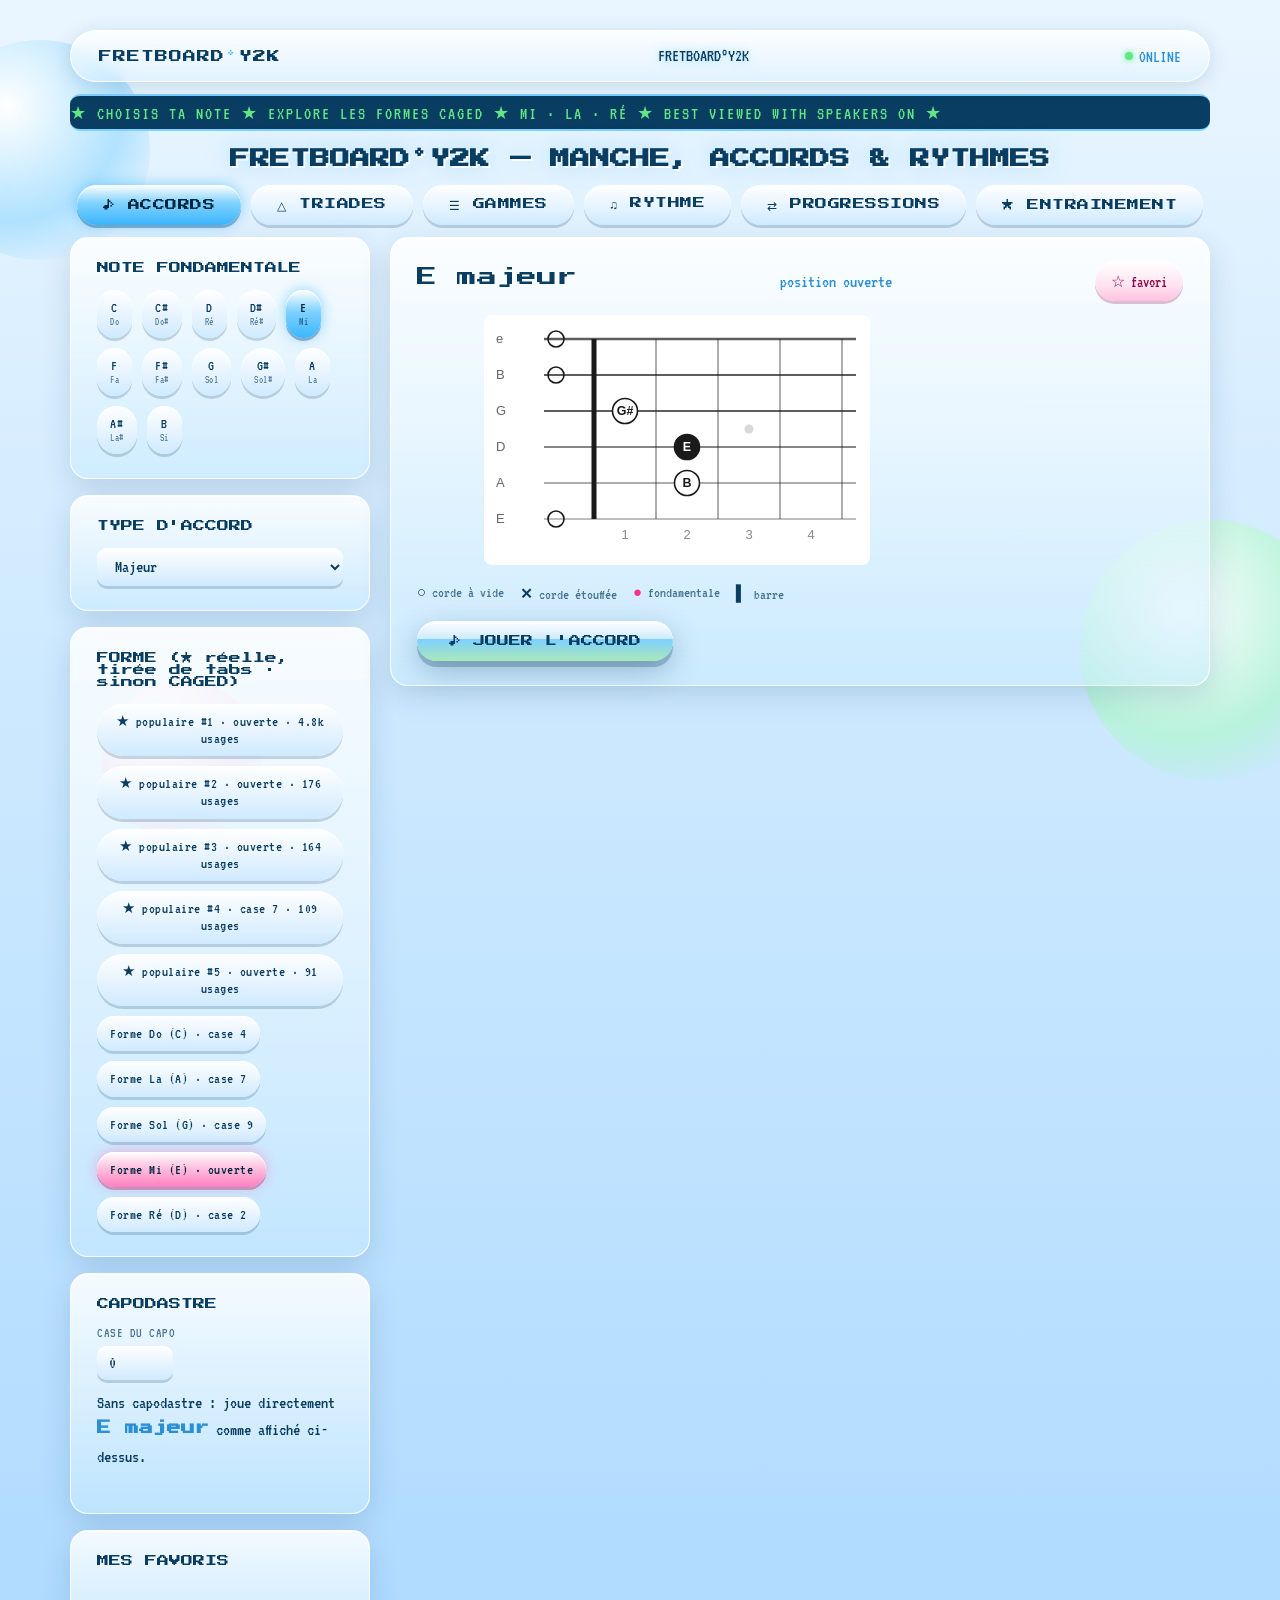
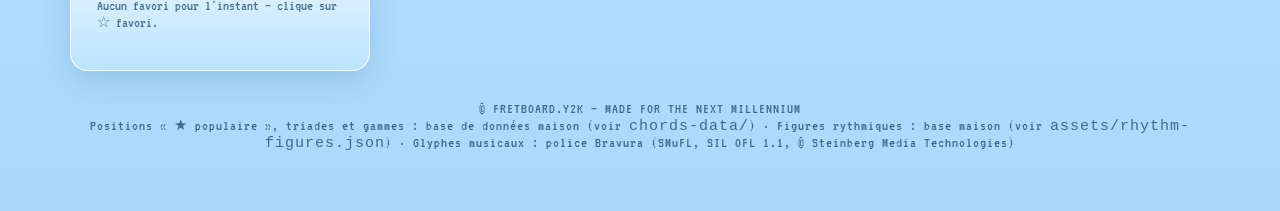
==== commit cdf29b97: "Add progressions, theory tools, favorites, quiz, and rhythm upgrades New Progressions tab: 26 curate" ====
--- a/index.html
+++ b/index.html
@@ -158,7 +158,7 @@
 
   .toolgrid{display:grid;grid-template-columns:300px 1fr;gap:20px;align-items:start;margin-top:8px}
   @media (max-width:860px){ .toolgrid{grid-template-columns:1fr} }
-  .tool-sidebar{display:flex;flex-direction:column;gap:16px}
+  .tool-sidebar{display:flex;flex-direction:column;gap:16px;min-width:0}
   .tool-main{min-width:0}
   .tool-sidebar .glasscard, .tool-main .glasscard{margin-bottom:0}
   .tool-sidebar .pillgrid .pill{padding:9px 13px;font-size:15px}
@@ -185,12 +185,77 @@
 
   .transport{display:flex;align-items:center;gap:10px;flex-wrap:wrap;margin-top:14px}
   .tempobar{display:flex;align-items:center;gap:12px;flex-wrap:wrap;margin-top:14px;padding-top:14px;border-top:1px dashed rgba(10,61,98,.2)}
-  .tempo{display:flex;align-items:center;gap:10px;font-family:VT323,monospace;font-size:16px}
+  .tempo{display:flex;align-items:center;gap:10px;flex-wrap:wrap;font-family:VT323,monospace;font-size:16px}
+  .tempo input[type=range]{max-width:100%}
   #bpmVal{color:var(--ink);min-width:66px;font-weight:bold}
   .optrow{display:flex;gap:8px;flex-wrap:wrap}
 
   .figchk{display:flex;align-items:center;gap:8px}
   .figchk .smufl-icon{flex:none}
+
+  .proglist{display:flex;flex-direction:column;gap:8px;max-height:56vh;overflow-y:auto;padding-right:6px}
+  .progbtn{display:block;width:100%;text-align:left;border:none;border-radius:12px;padding:10px 14px;cursor:pointer;
+    font-family:VT323,monospace;background:linear-gradient(180deg,#ffffff,#e3f2ff 60%,#cfeaff);color:var(--ink);
+    box-shadow:0 3px 0 rgba(10,60,100,.2), inset 0 1px 0 rgba(255,255,255,1);transition:transform .15s ease}
+  .progbtn:hover{transform:translateY(-1px)}
+  .progbtn.active{background:linear-gradient(180deg,#fff,#7fd1ff 45%,#3ab6ff);box-shadow:0 3px 0 rgba(10,60,100,.35), inset 0 1px 0 rgba(255,255,255,1);color:#04263f}
+  .progbtn .pname{font-family:'Press Start 2P',monospace;font-size:11px;display:block;margin-bottom:4px;line-height:1.4}
+  .progbtn .pmeta{font-size:14px;opacity:.75}
+
+  .prog-row{display:flex;flex-wrap:wrap;gap:14px;margin:16px 0}
+  .prog-chip{background:#fff;border-radius:14px;padding:12px;box-shadow:0 4px 14px rgba(10,60,100,.12);width:200px;
+    text-align:center;transition:box-shadow .2s ease, transform .2s ease;cursor:pointer}
+  .prog-chip:hover{transform:translateY(-2px)}
+  .prog-chip.playing{box-shadow:0 0 0 3px #3ab6ff, 0 8px 20px rgba(58,182,255,.4)}
+  .prog-chip .chip-roman{font-family:'Press Start 2P',monospace;font-size:12px;color:#2b8fd6}
+  .prog-chip .chip-name{font-family:VT323,monospace;font-size:20px;color:var(--ink);margin:2px 0 6px}
+  svg.fretboard-chip{display:block;width:100%;height:auto}
+  #progBpmVal{color:var(--ink);min-width:66px;font-weight:bold}
+
+  .diatonic-grid{display:flex;flex-wrap:wrap;gap:10px;margin-top:12px}
+  .diachord{border:none;border-radius:12px;padding:9px 14px;cursor:pointer;font-family:VT323,monospace;font-size:17px;
+    background:linear-gradient(180deg,#ffffff,#e3f2ff 60%,#cfeaff);color:var(--ink);
+    box-shadow:0 3px 0 rgba(10,60,100,.2), inset 0 1px 0 rgba(255,255,255,1);transition:transform .15s ease}
+  .diachord:hover{transform:translateY(-2px)}
+  .diachord .droman{font-family:'Press Start 2P',monospace;font-size:10px;display:block;color:#2b8fd6;margin-bottom:3px}
+
+  .favbtn{border:none;border-radius:100px;padding:10px 16px;cursor:pointer;font-family:VT323,monospace;font-size:16px;
+    background:linear-gradient(180deg,#ffffff,#ffe3f0 60%,#ffc2e0);color:#8c0a46;
+    box-shadow:0 3px 0 rgba(140,10,70,.25), inset 0 1px 0 rgba(255,255,255,1);transition:transform .15s ease}
+  .favbtn:hover{transform:translateY(-2px)}
+  .favbtn.on{background:linear-gradient(180deg,#fff,#ffc2e0 45%,#ff7fbf);box-shadow:0 3px 0 rgba(140,10,70,.35), inset 0 1px 0 rgba(255,255,255,1), 0 0 14px rgba(255,127,191,.5)}
+  .favlist{display:flex;flex-direction:column;gap:8px;max-height:40vh;overflow-y:auto;padding-right:6px}
+  .favitem{display:flex;align-items:center;justify-content:space-between;gap:8px;border-radius:10px;padding:8px 12px;
+    background:linear-gradient(180deg,#ffffff,#e3f2ff 60%,#cfeaff);font-family:VT323,monospace;font-size:15px}
+  .favitem button.favgo{border:none;background:none;color:var(--ink);cursor:pointer;text-align:left;flex:1;font-family:VT323,monospace;font-size:15px}
+  .favitem button.favdel{border:none;background:none;color:#c0455a;cursor:pointer;font-size:16px;flex:none}
+  .favempty{font-family:VT323,monospace;font-size:15px;color:var(--ink-soft)}
+
+  .capo-row{display:flex;align-items:center;gap:14px;flex-wrap:wrap}
+  .capo-result{font-family:VT323,monospace;font-size:18px;color:var(--ink);margin-top:10px;line-height:1.5}
+  .capo-result b{font-family:'Press Start 2P',monospace;font-size:14px;color:#2b8fd6}
+
+  .quiz-stage{text-align:center}
+  .quiz-question{font-family:'Press Start 2P',monospace;font-size:16px;color:var(--ink);margin-bottom:16px}
+  .quiz-choices{display:flex;flex-wrap:wrap;gap:12px;justify-content:center;margin-top:16px}
+  .quizchoice{border:none;border-radius:14px;padding:14px 22px;cursor:pointer;font-family:VT323,monospace;font-size:20px;
+    background:linear-gradient(180deg,#ffffff,#e3f2ff 60%,#cfeaff);color:var(--ink);
+    box-shadow:0 3px 0 rgba(10,60,100,.2), inset 0 1px 0 rgba(255,255,255,1);transition:transform .15s ease}
+  .quizchoice:hover{transform:translateY(-2px)}
+  .quizchoice.correct{background:linear-gradient(180deg,#fff,#c5f2c9 45%,#7fd694);box-shadow:0 3px 0 rgba(20,100,40,.35)}
+  .quizchoice.wrong{background:linear-gradient(180deg,#fff,#ffd0d0 45%,#ff9494);box-shadow:0 3px 0 rgba(120,20,20,.35)}
+  .quiz-score{font-family:VT323,monospace;font-size:18px;color:var(--ink-soft);margin-top:18px;display:flex;gap:22px;justify-content:center;flex-wrap:wrap}
+  .quiz-score b{color:var(--ink)}
+  .quiz-modepick{display:flex;gap:10px;flex-wrap:wrap}
+
+  @media print{
+    html, body{background:#fff !important}
+    .orb{display:none}
+    body *{visibility:hidden}
+    .score-scroll, .score-scroll *{visibility:visible}
+    .score-scroll{position:absolute;left:0;top:0;overflow:visible !important}
+    svg#score{max-width:100%}
+  }
 </style>
 </head>
 <body>
@@ -221,6 +286,8 @@
     <button class="tabbtn" data-tab="triades">△ TRIADES</button>
     <button class="tabbtn" data-tab="gammes">☰ GAMMES</button>
     <button class="tabbtn" data-tab="rythme">♫ RYTHME</button>
+    <button class="tabbtn" data-tab="progressions">⇄ PROGRESSIONS</button>
+    <button class="tabbtn" data-tab="entrainement">★ ENTRAINEMENT</button>
   </div>
 
   <section id="tab-accords" class="tabpanel active">
@@ -240,6 +307,19 @@
           <p class="card-title">FORME (★ réelle, tirée de tabs · sinon CAGED)</p>
           <div class="pillgrid" id="shapePicker"></div>
         </div>
+
+        <div class="glasscard">
+          <p class="card-title">CAPODASTRE</p>
+          <div class="capo-row">
+            <div class="field"><label>Case du capo</label><input type="number" id="capoFret" min="0" max="11" value="0"></div>
+          </div>
+          <p class="capo-result" id="capoResult"></p>
+        </div>
+
+        <div class="glasscard">
+          <p class="card-title">MES FAVORIS</p>
+          <div class="favlist" id="favListAccords"></div>
+        </div>
       </aside>
 
       <div class="tool-main">
@@ -247,6 +327,7 @@
           <div class="fb-head">
             <div class="chord-name" id="chordName">E MAJEUR</div>
             <div class="position-label" id="positionLabel">position ouverte</div>
+            <button class="favbtn" id="favBtnAccords">☆ favori</button>
           </div>
           <div class="fb-scroll">
             <svg class="fretboard-svg" id="fretboard" xmlns="http://www.w3.org/2000/svg"></svg>
@@ -290,6 +371,11 @@
           <p class="card-title">MODE</p>
           <div class="pillgrid" id="triadModePicker"></div>
         </div>
+
+        <div class="glasscard">
+          <p class="card-title">MES FAVORIS</p>
+          <div class="favlist" id="favListTriades"></div>
+        </div>
       </aside>
 
       <div class="tool-main">
@@ -297,6 +383,7 @@
           <div class="fb-head">
             <div class="chord-name" id="triadName">C MAJEUR</div>
             <div class="position-label" id="triadPosLabel">position fondamentale</div>
+            <button class="favbtn" id="favBtnTriades">☆ favori</button>
           </div>
           <div class="fb-scroll">
             <svg class="fretboard-svg" id="triadFretboard" xmlns="http://www.w3.org/2000/svg"></svg>
@@ -334,6 +421,11 @@
             <div class="pillgrid" id="scaleRangePicker"></div>
           </div>
         </div>
+
+        <div class="glasscard">
+          <p class="card-title">MES FAVORIS</p>
+          <div class="favlist" id="favListGammes"></div>
+        </div>
       </aside>
 
       <div class="tool-main">
@@ -341,6 +433,7 @@
           <div class="fb-head">
             <div class="chord-name" id="scaleName">GAMME MAJEURE DE C</div>
             <div class="position-label" id="scaleFormula">1 – 2 – 3 – 4 – 5 – 6 – 7</div>
+            <button class="favbtn" id="favBtnGammes">☆ favori</button>
           </div>
           <div class="fb-scroll">
             <svg class="fretboard-svg" id="scaleFretboard" xmlns="http://www.w3.org/2000/svg"></svg>
@@ -350,6 +443,12 @@
             <div><b style="color:#3ab6ff">●</b> autre note de la gamme</div>
           </div>
           <button class="playbtn" id="scalePlayBtn">♪ JOUER LA GAMME</button>
+        </div>
+
+        <div class="glasscard">
+          <p class="card-title">ACCORDS COMPATIBLES (calculés depuis la formule de la gamme)</p>
+          <p class="subnote">Accords dont toutes les notes nécessaires appartiennent à la gamme sélectionnée.</p>
+          <div class="diatonic-grid" id="diatonicChords"></div>
         </div>
       </div>
     </div>
@@ -399,18 +498,100 @@
             <button class="playbtn" id="genBtn">🎲 GENERER</button>
             <button class="playbtn" id="rhythmPlayBtn">▶ JOUER</button>
             <button class="playbtn stop" id="stopBtn" disabled>■ STOP</button>
+            <button class="playbtn" id="printBtn">🖨 IMPRIMER</button>
           </div>
           <div class="tempobar">
             <div class="tempo">
               <span>TEMPO</span>
               <input type="range" id="bpm" min="40" max="208" value="96">
               <span id="bpmVal">96 bpm</span>
+              <button class="chk" id="tapTempo">TAP</button>
             </div>
             <div class="optrow">
               <button class="chk on" id="countIn"><span class="box"></span>compte à rebours</button>
               <button class="chk" id="loopChk"><span class="box"></span>boucle</button>
             </div>
           </div>
+          <p class="subnote" id="measureHint">Astuce : clique sur une mesure pour la sélectionner, puis active « boucle » pour la répéter en boucle toute seule.</p>
+        </div>
+      </div>
+    </div>
+  </section>
+
+  <section id="tab-progressions" class="tabpanel">
+    <div class="toolgrid">
+      <aside class="tool-sidebar">
+        <div class="glasscard">
+          <p class="card-title">TONALITÉ</p>
+          <div class="pillgrid" id="progRootPicker"></div>
+        </div>
+
+        <div class="glasscard">
+          <p class="card-title">STYLE</p>
+          <div class="checkgrid" id="progStylePicker"></div>
+        </div>
+
+        <div class="glasscard">
+          <p class="card-title">PROGRESSIONS (<span id="progCount">26</span>)</p>
+          <div class="proglist" id="progList"></div>
+        </div>
+      </aside>
+
+      <div class="tool-main">
+        <div class="glasscard">
+          <div class="fb-head">
+            <div class="chord-name" id="progName">I – V – vi – IV</div>
+            <div class="position-label" id="progContext">majeur · pop, rock</div>
+          </div>
+          <p class="subnote" id="progDesc"></p>
+          <div class="prog-row" id="progChips"></div>
+          <div class="transport">
+            <button class="playbtn" id="progPlayBtn">▶ JOUER LA PROGRESSION</button>
+            <button class="playbtn stop" id="progStopBtn" disabled>■ STOP</button>
+          </div>
+          <div class="tempobar">
+            <div class="tempo">
+              <span>TEMPO</span>
+              <input type="range" id="progBpm" min="40" max="160" value="80">
+              <span id="progBpmVal">80 bpm</span>
+            </div>
+            <div class="optrow">
+              <button class="chk" id="progLoopChk"><span class="box"></span>boucle</button>
+            </div>
+          </div>
+        </div>
+      </div>
+    </div>
+  </section>
+
+  <section id="tab-entrainement" class="tabpanel">
+    <div class="toolgrid">
+      <aside class="tool-sidebar">
+        <div class="glasscard">
+          <p class="card-title">MODE</p>
+          <div class="quiz-modepick" id="quizModePicker">
+            <button class="pill quizmode active" data-mode="chords">Reconnaissance d'accords</button>
+            <button class="pill quizmode" data-mode="notes">Notes sur le manche</button>
+          </div>
+        </div>
+
+        <div class="glasscard">
+          <p class="card-title">SCORE DE LA SESSION</p>
+          <div class="quiz-score">
+            <div>Score <b id="quizScoreVal">0/0</b></div>
+            <div>Série <b id="quizStreakVal">0</b></div>
+            <div>Record <b id="quizBestVal">0</b></div>
+          </div>
+        </div>
+      </aside>
+
+      <div class="tool-main">
+        <div class="glasscard quiz-stage">
+          <p class="quiz-question" id="quizQuestion">Quel est cet accord ?</p>
+          <div class="fb-scroll">
+            <svg class="fretboard-svg" id="quizFretboard" xmlns="http://www.w3.org/2000/svg"></svg>
+          </div>
+          <div class="quiz-choices" id="quizChoices"></div>
         </div>
       </div>
     </div>
@@ -453,6 +634,114 @@
   {key:'7#5',   label:'7#5',           suffix:'7#5',   group:'Étendues & altérées'},
   {key:'7b5',   label:'7b5',           suffix:'7b5',   group:'Étendues & altérées'},
 ];
+
+
+// Intervalles requis (demi-tons depuis la fondamentale) pour les qualités
+// utilisées dans la detection d'accords diatoniques (onglet GAMMES) — meme
+// principe que chords-data/build-curated-positions.js (req/opt), version
+// allegee a 12 qualites courantes.
+const CHORD_REQ = {
+  maj:[0,4], min:[0,3], dim:[0,3,6], aug:[0,4,8], '5':[0,7],
+  sus2:[0,2,7], sus4:[0,5,7], '7':[0,4,10], maj7:[0,4,11], min7:[0,3,10],
+  m7b5:[0,3,6,10], dim7:[0,3,6,9],
+};
+const DIATONIC_QUALITY_ORDER = ['maj','min7','min','7','maj7','dim','sus4','sus2','aug','m7b5','dim7','5'];
+
+const STYLE_LABELS = {
+  pop:'Pop', rock:'Rock', blues:'Blues', jazz:'Jazz', folk:'Folk', country:'Country',
+  soul:'Soul / Gospel', punk:'Punk', metal:'Metal', latin:'Latin / Flamenco', classique:'Classique', ballade:'Ballade',
+};
+
+// deg = demi-tons depuis la tonique choisie · q = cle de QUALITIES · roman = chiffrage romain affiche.
+const PROGRESSIONS = [
+  { id:'axis', name:'I – V – vi – IV', context:'majeur', styles:['pop','rock','ballade'],
+    desc:"La progression la plus jouee de la pop/rock occidentale («Let It Be», «Someone Like You»…).",
+    chords:[{deg:0,q:'maj',roman:'I'},{deg:7,q:'maj',roman:'V'},{deg:9,q:'min',roman:'vi'},{deg:5,q:'maj',roman:'IV'}] },
+  { id:'axis-rotation', name:'vi – IV – I – V', context:'majeur', styles:['pop','rock'],
+    desc:"La meme boucle harmonique que l'Axis, demarree sur le relatif mineur — couleur plus melancolique en entree.",
+    chords:[{deg:9,q:'min',roman:'vi'},{deg:5,q:'maj',roman:'IV'},{deg:0,q:'maj',roman:'I'},{deg:7,q:'maj',roman:'V'}] },
+  { id:'three-chord', name:'I – IV – V', context:'majeur', styles:['rock','country','folk'],
+    desc:"Le triptyque de base : blues, rock 50s, country — l'essentiel du rock'n'roll tient dans ces trois accords.",
+    chords:[{deg:0,q:'maj',roman:'I'},{deg:5,q:'maj',roman:'IV'},{deg:7,q:'maj',roman:'V'}] },
+  { id:'doo-wop', name:'I – vi – IV – V', context:'majeur', styles:['pop','soul','ballade'],
+    desc:"La progression «50s» / doo-wop — des milliers de standards pop et soul.",
+    chords:[{deg:0,q:'maj',roman:'I'},{deg:9,q:'min',roman:'vi'},{deg:5,q:'maj',roman:'IV'},{deg:7,q:'maj',roman:'V'}] },
+  { id:'folk-simple', name:'I – IV – I – V', context:'majeur', styles:['folk','country'],
+    desc:"Boucle simple tres courante en folk et country : tonique/sous-dominante avant la dominante.",
+    chords:[{deg:0,q:'maj',roman:'I'},{deg:5,q:'maj',roman:'IV'},{deg:0,q:'maj',roman:'I'},{deg:7,q:'maj',roman:'V'}] },
+  { id:'jazzy-pop', name:'I – vi – ii – V', context:'majeur', styles:['jazz','pop'],
+    desc:"Le turnaround le plus classique — variante «jazzee» du I-vi-IV-V avec un ii a la place du IV.",
+    chords:[{deg:0,q:'maj',roman:'I'},{deg:9,q:'min',roman:'vi'},{deg:2,q:'min',roman:'ii'},{deg:7,q:'maj',roman:'V'}] },
+  { id:'two-five-one', name:'ii – V – I', context:'majeur', styles:['jazz'],
+    desc:"L'enchainement le plus fondamental du jazz — quasiment tous les standards en sont truffes.",
+    chords:[{deg:2,q:'min7',roman:'ii7'},{deg:7,q:'7',roman:'V7'},{deg:0,q:'maj7',roman:'IMaj7'}] },
+  { id:'stepwise', name:'I – iii – IV – V', context:'majeur', styles:['pop','folk'],
+    desc:"Montee par degres conjoints avant la dominante — couleur lumineuse et progressive.",
+    chords:[{deg:0,q:'maj',roman:'I'},{deg:4,q:'min',roman:'iii'},{deg:5,q:'maj',roman:'IV'},{deg:7,q:'maj',roman:'V'}] },
+  { id:'pop-drive', name:'I – IV – vi – V', context:'majeur', styles:['pop'],
+    desc:"Variante de l'Axis qui place le relatif mineur juste avant la dominante — tres «radio» annees 2000.",
+    chords:[{deg:0,q:'maj',roman:'I'},{deg:5,q:'maj',roman:'IV'},{deg:9,q:'min',roman:'vi'},{deg:7,q:'maj',roman:'V'}] },
+  { id:'canon', name:'I – V – vi – iii – IV – I – IV – V', context:'majeur', styles:['classique','pop'],
+    desc:"Le «Canon» de Pachelbel — basse descendante reutilisee dans d'innombrables tubes pop.",
+    chords:[{deg:0,q:'maj',roman:'I'},{deg:7,q:'maj',roman:'V'},{deg:9,q:'min',roman:'vi'},{deg:4,q:'min',roman:'iii'},{deg:5,q:'maj',roman:'IV'},{deg:0,q:'maj',roman:'I'},{deg:5,q:'maj',roman:'IV'},{deg:7,q:'maj',roman:'V'}] },
+  { id:'gospel-walk', name:'I – ii – iii – IV', context:'majeur', styles:['soul','pop'],
+    desc:"Montee diatonique par degres conjoints, tres utilisee en soul et gospel pour preparer un retour au I.",
+    chords:[{deg:0,q:'maj',roman:'I'},{deg:2,q:'min',roman:'ii'},{deg:4,q:'min',roman:'iii'},{deg:5,q:'maj',roman:'IV'}] },
+
+  { id:'rock-minor', name:'i – VI – III – VII', context:'mineur', styles:['rock'],
+    desc:"Boucle en mineur naturel tres «epique» — utilisee dans quantite de tubes rock/alternatifs.",
+    chords:[{deg:0,q:'min',roman:'i'},{deg:8,q:'maj',roman:'VI'},{deg:3,q:'maj',roman:'III'},{deg:10,q:'maj',roman:'VII'}] },
+  { id:'folk-minor', name:'i – iv – v', context:'mineur', styles:['folk','rock'],
+    desc:"Version mineure du triptyque I-IV-V, avec une dominante mineure (mode naturel, tension douce).",
+    chords:[{deg:0,q:'min',roman:'i'},{deg:5,q:'min',roman:'iv'},{deg:7,q:'min',roman:'v'}] },
+  { id:'minor-cadence', name:'i – iv – V', context:'mineur', styles:['rock','pop','latin'],
+    desc:"La dominante est empruntee a la mineure harmonique (V majeur) pour creer une vraie tension de cadence.",
+    chords:[{deg:0,q:'min',roman:'i'},{deg:5,q:'min',roman:'iv'},{deg:7,q:'maj',roman:'V'}] },
+  { id:'minor-drive', name:'i – VII – VI – VII', context:'mineur', styles:['rock'],
+    desc:"Va-et-vient entre le VII et le VI avant de revenir au relatif mineur — tres rock/grunge.",
+    chords:[{deg:0,q:'min',roman:'i'},{deg:10,q:'maj',roman:'VII'},{deg:8,q:'maj',roman:'VI'},{deg:10,q:'maj',roman:'VII'}] },
+  { id:'minor-pop', name:'i – VI – VII', context:'mineur', styles:['pop','rock'],
+    desc:"Trio d'accords mineur tres efficace, alternative sombre au I-IV-V majeur.",
+    chords:[{deg:0,q:'min',roman:'i'},{deg:8,q:'maj',roman:'VI'},{deg:10,q:'maj',roman:'VII'}] },
+  { id:'andalouse', name:'i – VII – VI – V', context:'mineur', styles:['latin','classique'],
+    desc:"La cadence andalouse — basse descendante chromatique, omnipresente en flamenco et dans les ballades pop/rock.",
+    chords:[{deg:0,q:'min',roman:'i'},{deg:10,q:'maj',roman:'VII'},{deg:8,q:'maj',roman:'VI'},{deg:7,q:'maj',roman:'V'}] },
+  { id:'minor-pop2', name:'i – iv – VII – III', context:'mineur', styles:['pop','rock'],
+    desc:"Boucle mineure avec un detour par la sous-dominante avant de conclure sur le relatif majeur.",
+    chords:[{deg:0,q:'min',roman:'i'},{deg:5,q:'min',roman:'iv'},{deg:10,q:'maj',roman:'VII'},{deg:3,q:'maj',roman:'III'}] },
+
+  { id:'blues-turnaround', name:'I7 – IV7 – I7 – V7', context:'blues', styles:['blues'],
+    desc:"Le turnaround blues de base, en accords de septieme de dominante sur chaque degre.",
+    chords:[{deg:0,q:'7',roman:'I7'},{deg:5,q:'7',roman:'IV7'},{deg:0,q:'7',roman:'I7'},{deg:7,q:'7',roman:'V7'}] },
+  { id:'blues-12bar', name:'12 mesures (I7-IV7-I7-V7)', context:'blues', styles:['blues'],
+    desc:"La grille blues a 12 mesures complete, forme «quick-change» (IV des la 2e mesure).",
+    chords:[
+      {deg:0,q:'7',roman:'I7'},{deg:0,q:'7',roman:'I7'},{deg:0,q:'7',roman:'I7'},{deg:0,q:'7',roman:'I7'},
+      {deg:5,q:'7',roman:'IV7'},{deg:5,q:'7',roman:'IV7'},{deg:0,q:'7',roman:'I7'},{deg:0,q:'7',roman:'I7'},
+      {deg:7,q:'7',roman:'V7'},{deg:5,q:'7',roman:'IV7'},{deg:0,q:'7',roman:'I7'},{deg:7,q:'7',roman:'V7'},
+    ] },
+  { id:'blues-minor', name:'i7 – iv7 – i7 – V7', context:'blues', styles:['blues'],
+    desc:"Blues mineur : tonique et sous-dominante en septieme mineure, dominante majeure pour la tension finale.",
+    chords:[{deg:0,q:'min7',roman:'i7'},{deg:5,q:'min7',roman:'iv7'},{deg:0,q:'min7',roman:'i7'},{deg:7,q:'7',roman:'V7'}] },
+
+  { id:'two-five-one-minor', name:'iiø7 – V7 – i', context:'mineur', styles:['jazz'],
+    desc:"Le ii-V-i mineur — le degre ii devient demi-diminue, la dominante reste majeure (empruntee a la mineure harmonique).",
+    chords:[{deg:2,q:'m7b5',roman:'iiø7'},{deg:7,q:'7',roman:'V7'},{deg:0,q:'min7',roman:'i7'}] },
+  { id:'turnaround-jazz', name:'iii – vi – ii – V', context:'majeur', styles:['jazz'],
+    desc:"Le turnaround «complet» utilise pour boucler en fin de grille avant de revenir au I.",
+    chords:[{deg:4,q:'min7',roman:'iii7'},{deg:9,q:'min7',roman:'vi7'},{deg:2,q:'min7',roman:'ii7'},{deg:7,q:'7',roman:'V7'}] },
+
+  { id:'power-trick', name:'I5 – IV5 – V5', context:'majeur', styles:['punk','rock'],
+    desc:"Le trio I-IV-V version power chords — la colonne vertebrale du punk et du rock garage.",
+    chords:[{deg:0,q:'5',roman:'I5'},{deg:5,q:'5',roman:'IV5'},{deg:7,q:'5',roman:'V5'}] },
+  { id:'mixolydian-rock', name:'I5 – bVII5 – IV5', context:'majeur', styles:['rock','metal'],
+    desc:"Boucle mixolydienne (bVII emprunte) en power chords — tres «southern rock» / hard rock.",
+    chords:[{deg:0,q:'5',roman:'I5'},{deg:10,q:'5',roman:'bVII5'},{deg:5,q:'5',roman:'IV5'}] },
+  { id:'metal-minor', name:'i5 – bVI5 – bVII5', context:'mineur', styles:['metal','rock'],
+    desc:"Boucle mineure en power chords, montee chromatique tres utilisee en metal moderne.",
+    chords:[{deg:0,q:'5',roman:'i5'},{deg:8,q:'5',roman:'bVI5'},{deg:10,q:'5',roman:'bVII5'}] },
+];
+
 
 // Chaque forme est ancrée sur une corde de référence (rootString, index bas E=0..haut e=5)
 // et un décalage (rootOffset) : la case où tombe la fondamentale sur cette corde
@@ -762,7 +1051,128 @@
   document.getElementById('positionLabel').textContent = posTxt;
   drawFretboard('fretboard', voicing, state.root);
   document.getElementById('playBtn').onclick = ()=>playChord(voicing.frets);
-}
+  updateFavBtnAccords();
+  renderCapo();
+}
+
+/* ===================== FAVORIS (localStorage) ===================== */
+
+const FAV_KEY = 'fretboardY2K_favoris';
+function loadFavs(){
+  try{ const v = JSON.parse(localStorage.getItem(FAV_KEY)); return Array.isArray(v) ? v : []; }
+  catch(e){ return []; }
+}
+function saveFavs(){ try{ localStorage.setItem(FAV_KEY, JSON.stringify(favorites)); }catch(e){} }
+let favorites = loadFavs();
+
+function favId(tab, snap){ return tab + ':' + JSON.stringify(snap); }
+function isFav(tab, snap){ return favorites.some(f=>f.id===favId(tab, snap)); }
+function toggleFav(tab, label, snap){
+  const id = favId(tab, snap);
+  const idx = favorites.findIndex(f=>f.id===id);
+  if (idx>=0) favorites.splice(idx,1);
+  else favorites.unshift({ id, tab, label, snap, ts:Date.now() });
+  if (favorites.length>60) favorites.length = 60;
+  saveFavs();
+  renderFavLists();
+}
+function applyFav(fav){
+  if (fav.tab==='accords'){ Object.assign(state, fav.snap); render(); }
+  else if (fav.tab==='triades'){ Object.assign(triadState, fav.snap); triadRender(); }
+  else if (fav.tab==='gammes'){ Object.assign(scaleState, fav.snap); scaleRender(); }
+  document.querySelectorAll('.tabbtn').forEach(x=>x.classList.toggle('active', x.dataset.tab===fav.tab));
+  document.querySelectorAll('.tabpanel').forEach(p=>p.classList.toggle('active', p.id==='tab-'+fav.tab));
+}
+function renderFavListFor(tab, containerId){
+  const el = document.getElementById(containerId);
+  if (!el) return;
+  el.innerHTML = '';
+  const list = favorites.filter(f=>f.tab===tab);
+  if (!list.length){ el.innerHTML = '<p class="favempty">Aucun favori pour l\'instant — clique sur ☆ favori.</p>'; return; }
+  list.forEach(fav=>{
+    const row = document.createElement('div');
+    row.className = 'favitem';
+    const go = document.createElement('button');
+    go.className = 'favgo';
+    go.textContent = fav.label;
+    go.onclick = ()=>applyFav(fav);
+    const del = document.createElement('button');
+    del.className = 'favdel';
+    del.textContent = '✕';
+    del.title = 'Retirer des favoris';
+    del.onclick = (e)=>{ e.stopPropagation(); favorites = favorites.filter(f=>f.id!==fav.id); saveFavs(); renderFavLists(); };
+    row.appendChild(go); row.appendChild(del);
+    el.appendChild(row);
+  });
+}
+function renderFavLists(){
+  renderFavListFor('accords', 'favListAccords');
+  renderFavListFor('triades', 'favListTriades');
+  renderFavListFor('gammes', 'favListGammes');
+  updateFavBtnAccords();
+  updateFavBtnTriades();
+  updateFavBtnGammes();
+}
+function updateFavBtnAccords(){
+  const btn = document.getElementById('favBtnAccords');
+  if (!btn) return;
+  if (!state.shape){ btn.disabled = true; btn.classList.remove('on'); btn.textContent = '☆ favori'; return; }
+  btn.disabled = false;
+  const snap = { root:state.root, quality:state.quality, shape:state.shape };
+  const on = isFav('accords', snap);
+  btn.classList.toggle('on', on);
+  btn.textContent = on ? '★ favori' : '☆ favori';
+  btn.onclick = ()=>{
+    const q = QUALITIES.find(q=>q.key===state.quality);
+    const label = NOTE_NAMES[state.root] + (q.suffix ? ' '+q.suffix : ' majeur');
+    toggleFav('accords', label, snap);
+  };
+}
+function updateFavBtnTriades(){
+  const btn = document.getElementById('favBtnTriades');
+  if (!btn) return;
+  if (!triadState.posKey || !filterTriads().length){ btn.disabled = true; btn.classList.remove('on'); btn.textContent = '☆ favori'; return; }
+  btn.disabled = false;
+  const snap = { root:triadState.root, quality:triadState.quality, stringsIdx:triadState.stringsIdx, posKey:triadState.posKey, mode:triadState.mode };
+  const on = isFav('triades', snap);
+  btn.classList.toggle('on', on);
+  btn.textContent = on ? '★ favori' : '☆ favori';
+  btn.onclick = ()=>{
+    const q = TRIAD_QUALITIES.find(q=>q.key===triadState.quality);
+    const label = NOTE_NAMES[triadState.root] + ' ' + q.label.toLowerCase() + ' (triade)';
+    toggleFav('triades', label, snap);
+  };
+}
+function updateFavBtnGammes(){
+  const btn = document.getElementById('favBtnGammes');
+  if (!btn) return;
+  const snap = { root:scaleState.root, scaleKey:scaleState.scaleKey, showDegrees:scaleState.showDegrees, fullNeck:scaleState.fullNeck };
+  const on = isFav('gammes', snap);
+  btn.classList.toggle('on', on);
+  btn.textContent = on ? '★ favori' : '☆ favori';
+  btn.onclick = ()=>{
+    const scale = SCALES_DATA.find(s=>s.key===scaleState.scaleKey);
+    const label = NOTE_NAMES[scaleState.root] + ' — ' + scale.name;
+    toggleFav('gammes', label, snap);
+  };
+}
+
+/* ===================== CAPODASTRE ===================== */
+
+function renderCapo(){
+  const capoFret = +document.getElementById('capoFret').value || 0;
+  const resultEl = document.getElementById('capoResult');
+  const q = QUALITIES.find(q=>q.key===state.quality);
+  const targetName = NOTE_NAMES[state.root] + (q.suffix ? ' '+q.suffix : ' majeur');
+  if (capoFret === 0){
+    resultEl.innerHTML = 'Sans capodastre : joue directement <b>'+targetName+'</b> comme affiché ci-dessus.';
+    return;
+  }
+  const shapeRoot = ((state.root - capoFret) % 12 + 12) % 12;
+  const shapeName = NOTE_NAMES[shapeRoot] + (q.suffix ? ' '+q.suffix : ' majeur');
+  resultEl.innerHTML = 'Capo case <b>'+capoFret+'</b> : pour sonner <b>'+targetName+'</b>, joue la forme de <b>'+shapeName+'</b> (la case 0 de la forme = juste derrière le capo).';
+}
+document.getElementById('capoFret').oninput = renderCapo;
 
 buildPickers();
 render();
@@ -885,6 +1295,7 @@
     document.getElementById('triadPosLabel').textContent = '';
     document.getElementById('triadNotes').textContent = '';
     document.getElementById('triadFretboard').innerHTML = '';
+    updateFavBtnTriades();
     return;
   }
   const pos = positions.find(p=>triadKey(p)===triadState.posKey) || positions[0];
@@ -905,6 +1316,7 @@
       t += triadState.mode==='arpege' ? 0.42 : 0.04;
     });
   };
+  updateFavBtnTriades();
 }
 
 buildTriadStaticPickers();
@@ -1054,10 +1466,246 @@
       pluckString(freq, now + idx*0.22);
     });
   };
+  renderDiatonicChords(scale);
+  updateFavBtnGammes();
+}
+
+function renderDiatonicChords(scale){
+  const el = document.getElementById('diatonicChords');
+  if (!el) return;
+  el.innerHTML = '';
+  const inScale = new Set(scale.intervals.map(iv => (iv + scaleState.root) % 12));
+  const found = [];
+  for (let root=0; root<12; root++){
+    DIATONIC_QUALITY_ORDER.forEach(qKey=>{
+      const req = CHORD_REQ[qKey];
+      if (req.every(iv => inScale.has((root+iv)%12))) found.push({ root, qKey });
+    });
+  }
+  if (!found.length){
+    el.innerHTML = '<p class="emptynote">Aucun accord standard ne rentre entièrement dans cette gamme.</p>';
+    return;
+  }
+  found.forEach(({root,qKey})=>{
+    const q = QUALITIES.find(x=>x.key===qKey);
+    const degIv = (root - scaleState.root + 12) % 12;
+    const degIdx = scale.intervals.indexOf(degIv);
+    const degLabel = degIdx>=0 ? (scale.degrees[degIdx]||'') : '';
+    const name = NOTE_NAMES[root] + (q.suffix ? ' '+q.suffix : '');
+    const b = document.createElement('button');
+    b.className = 'diachord';
+    b.innerHTML = '<span class="droman">'+degLabel+'</span>' + name;
+    b.title = 'Voir ' + name + ' dans l\'onglet Accords';
+    b.onclick = ()=>{
+      state.root = root; state.quality = qKey;
+      document.querySelectorAll('.tabbtn').forEach(x=>x.classList.toggle('active', x.dataset.tab==='accords'));
+      document.querySelectorAll('.tabpanel').forEach(p=>p.classList.toggle('active', p.id==='tab-accords'));
+      render();
+    };
+    el.appendChild(b);
+  });
 }
 
 buildScaleStaticPickers();
 scaleRender();
+renderFavLists();
+
+/* ===================== PROGRESSIONS ===================== */
+
+let progState = { root:0, styleFilter:new Set(), progId:PROGRESSIONS[0].id };
+
+function matchingProgressions(){
+  if (!progState.styleFilter.size) return PROGRESSIONS;
+  return PROGRESSIONS.filter(p => p.styles.some(s=>progState.styleFilter.has(s)));
+}
+
+function chordDisplayName(root, quality){
+  const q = QUALITIES.find(x=>x.key===quality);
+  return NOTE_NAMES[root] + (q && q.suffix ? ' '+q.suffix : (q ? ' majeur' : ''));
+}
+
+function progVoicing(root, quality){
+  const avail = availableOptions(quality, root);
+  if (!avail.length) return null;
+  return computeVoicing(avail[0].key, quality, root);
+}
+
+function buildProgSidebar(){
+  const rootEl = document.getElementById('progRootPicker');
+  NOTE_NAMES.forEach((n,i)=>{
+    const b = document.createElement('button');
+    b.className = 'pill progroot';
+    b.dataset.root = i;
+    b.innerHTML = n + '<small>' + SOLFEGE[i] + '</small>';
+    b.onclick = ()=>{ progState.root = i; progRender(); };
+    rootEl.appendChild(b);
+  });
+
+  const styleEl = document.getElementById('progStylePicker');
+  Object.keys(STYLE_LABELS).forEach(key=>{
+    const b = document.createElement('button');
+    b.className = 'chk';
+    const boxEl = document.createElement('span'); boxEl.className = 'box';
+    b.appendChild(boxEl);
+    const span = document.createElement('span'); span.textContent = STYLE_LABELS[key];
+    b.appendChild(span);
+    b.onclick = ()=>{
+      if (progState.styleFilter.has(key)) progState.styleFilter.delete(key); else progState.styleFilter.add(key);
+      b.classList.toggle('on');
+      buildProgList();
+    };
+    styleEl.appendChild(b);
+  });
+
+  buildProgList();
+}
+
+function buildProgList(){
+  const el = document.getElementById('progList');
+  el.innerHTML = '';
+  const list = matchingProgressions();
+  document.getElementById('progCount').textContent = list.length;
+  if (!list.find(p=>p.id===progState.progId)) progState.progId = list.length ? list[0].id : null;
+  list.forEach(p=>{
+    const b = document.createElement('button');
+    b.className = 'progbtn' + (p.id===progState.progId ? ' active' : '');
+    b.dataset.id = p.id;
+    b.innerHTML = '<span class="pname">'+p.name+'</span><span class="pmeta">'+p.context+' · '+p.styles.map(s=>STYLE_LABELS[s]||s).join(', ')+'</span>';
+    b.onclick = ()=>{ progState.progId = p.id; progRender(); };
+    el.appendChild(b);
+  });
+  progRender();
+}
+
+function updateProgActiveStates(){
+  document.querySelectorAll('.pill.progroot').forEach(b=>b.classList.toggle('active', +b.dataset.root===progState.root));
+}
+function updateProgListActive(){
+  document.querySelectorAll('.progbtn').forEach(b=>b.classList.toggle('active', b.dataset.id===progState.progId));
+}
+
+let progChipEls = [];
+function renderProgChips(prog){
+  const el = document.getElementById('progChips');
+  el.innerHTML = '';
+  progChipEls = [];
+  prog.chords.forEach((c, idx)=>{
+    const root = (progState.root + c.deg + 120) % 12;
+    const voicing = progVoicing(root, c.q);
+    const chip = document.createElement('div');
+    chip.className = 'prog-chip';
+    const romanEl = document.createElement('div'); romanEl.className = 'chip-roman'; romanEl.textContent = c.roman;
+    const nameEl = document.createElement('div'); nameEl.className = 'chip-name'; nameEl.textContent = chordDisplayName(root, c.q);
+    chip.appendChild(romanEl); chip.appendChild(nameEl);
+    el.appendChild(chip);
+    progChipEls.push(chip);
+    if (voicing){
+      const svg = document.createElementNS('http://www.w3.org/2000/svg', 'svg');
+      svg.setAttribute('class', 'fretboard-chip');
+      svg.id = 'progChip' + idx;
+      chip.appendChild(svg);
+      chip.onclick = ()=>{
+        if (!audioCtx) audioCtx = new (window.AudioContext || window.webkitAudioContext)();
+        playChord(voicing.frets);
+      };
+      drawFretboard('progChip'+idx, voicing, root);
+    } else {
+      const warn = document.createElement('p'); warn.className = 'emptynote'; warn.textContent = 'position inconnue';
+      chip.appendChild(warn);
+    }
+  });
+}
+
+function progRender(){
+  updateProgActiveStates();
+  updateProgListActive();
+  const prog = PROGRESSIONS.find(p=>p.id===progState.progId);
+  if (!prog) return;
+  document.getElementById('progName').textContent = prog.name;
+  document.getElementById('progContext').textContent = prog.context + ' · ' + prog.styles.map(s=>STYLE_LABELS[s]||s).join(', ');
+  document.getElementById('progDesc').textContent = prog.desc;
+  renderProgChips(prog);
+}
+
+let progPlaying = false, progRafId = null, progScheduled = [];
+function progTone(freq, startTime){
+  const osc = audioCtx.createOscillator();
+  const gain = audioCtx.createGain();
+  osc.type = 'triangle';
+  osc.frequency.value = freq;
+  gain.gain.setValueAtTime(0.0001, startTime);
+  gain.gain.exponentialRampToValueAtTime(0.22, startTime+0.01);
+  gain.gain.exponentialRampToValueAtTime(0.0001, startTime+1.2);
+  osc.connect(gain).connect(audioCtx.destination);
+  osc.start(startTime);
+  osc.stop(startTime+1.3);
+  progScheduled.push(osc);
+}
+function stopProgPlayback(){
+  progPlaying = false;
+  progScheduled.forEach(o=>{ try{ o.stop(audioCtx.currentTime); }catch(e){} });
+  progScheduled = [];
+  if (progRafId) cancelAnimationFrame(progRafId);
+  progChipEls.forEach(c=>c.classList.remove('playing'));
+  document.getElementById('progPlayBtn').disabled = false;
+  document.getElementById('progStopBtn').disabled = true;
+}
+function startProgPlayback(){
+  const prog = PROGRESSIONS.find(p=>p.id===progState.progId);
+  if (!prog || !progChipEls.length) return;
+  if (!audioCtx) audioCtx = new (window.AudioContext || window.webkitAudioContext)();
+  const bpm = +document.getElementById('progBpm').value;
+  const secondsPerChord = (60/bpm) * 4;
+  const now = audioCtx.currentTime + 0.15;
+  progScheduled = [];
+
+  const voicings = prog.chords.map(c=>{
+    const root = (progState.root + c.deg + 120) % 12;
+    return progVoicing(root, c.q);
+  });
+  voicings.forEach((voicing, idx)=>{
+    if (!voicing) return;
+    const t = now + idx*secondsPerChord;
+    let strum = 0;
+    voicing.frets.forEach((f,i)=>{
+      if (f===null) return;
+      const midi = STRING_MIDI[i] + f;
+      const freq = 440 * Math.pow(2, (midi-69)/12);
+      progTone(freq, t+strum);
+      strum += 0.045;
+    });
+  });
+
+  const totalDur = prog.chords.length * secondsPerChord;
+  progPlaying = true;
+  document.getElementById('progPlayBtn').disabled = true;
+  document.getElementById('progStopBtn').disabled = false;
+
+  function frame(){
+    if (!progPlaying) return;
+    const elapsed = audioCtx.currentTime - now;
+    if (elapsed >= totalDur){
+      if (document.getElementById('progLoopChk').classList.contains('on')){
+        stopProgPlayback();
+        startProgPlayback();
+        return;
+      } else { stopProgPlayback(); return; }
+    } else if (elapsed >= 0){
+      const idx = Math.floor(elapsed/secondsPerChord);
+      progChipEls.forEach((c,i)=>c.classList.toggle('playing', i===idx));
+    }
+    progRafId = requestAnimationFrame(frame);
+  }
+  progRafId = requestAnimationFrame(frame);
+}
+
+document.getElementById('progPlayBtn').onclick = ()=>startProgPlayback();
+document.getElementById('progStopBtn').onclick = stopProgPlayback;
+document.getElementById('progLoopChk').onclick = (e)=>{ e.currentTarget.classList.toggle('on'); };
+document.getElementById('progBpm').oninput = (e)=>{ document.getElementById('progBpmVal').textContent = e.target.value + ' bpm'; };
+
+buildProgSidebar();
+
 
 // Rhythm figures dataset (assets/rhythm-figures.json), embedded for the RYTHME tab.
 const RHYTHM_FIGURES = 
@@ -1161,6 +1809,7 @@
   measures: 4,
   checked: new Set(DEFAULT_FIGURE_IDS),
   measuresData: null,
+  selectedMeasure: null,
 };
 
 function figuresForMeter(sig){
@@ -1223,7 +1872,7 @@
 }
 
 function figureIconSVG(cf){
-  const FS = 24, W = Math.max(50, 20*cf.tokens.length + 20), H = 38, staffY = 23;
+  const FS = 24, W = Math.min(130, Math.max(50, 20*cf.tokens.length + 20)), H = 38, staffY = 23;
   const svg = svgEl('svg', { viewBox:`0 0 ${W} ${H}`, width:W, height:H, class:'chkicon' });
   svg.appendChild(svgEl('line', { x1:6, y1:staffY, x2:W-6, y2:staffY, stroke:'#0a3d62', 'stroke-width':1.1, opacity:.45 }));
   const span = cf.beatSpan;
@@ -1321,40 +1970,151 @@
   return measures;
 }
 
-const QUARTER_PX = 78, FONT_SIZE = 38, MIN_TOKEN_PX = 19;
+// ---- partition dessinee a la main (portee 1 ligne, une mesure par rangee) ----
+// Les glyphes SMuFL/Bravura precomposes (note+hampe+crochet en un seul
+// caractere) ne peuvent pas etre ligaturees entre elles : chaque figure
+// flotte isolement et le rythme devient illisible. On dessine donc les
+// tetes, hampes, ligatures et silences a la main (comme une vraie partition
+// engraved), et on reserve Bravura aux petites icones de la liste de figures.
+const BEAT_PX = 66, ROW_H = 116, STAFF_Y_OFFSET = 50, TOP_PAD = 10, SIG_GUTTER = 44, LEFT_PAD = 14, RIGHT_PAD = 22;
+const NOTE_R = 6.3, STEM_TOP = -30, BEAM_STEP = 7, INK = '#0a3d62';
+
+const FLAG_HOOKS = { eighth:1, sixteenth:2, '32nd':3, '64th':4 };
+const BEAMABLE = new Set(['eighth','sixteenth','32nd','64th']);
+
 let rhythmLeafBoxes = [];
 let rhythmTimeline = [];
 
-function drawFigureGlyphs(parent, cf, figX, staffY, figW){
-  const span = cf.beatSpan;
-  const positions = [];
-  cf.tokens.forEach(tok => {
-    const cx = figX + (tok.t0/span) * figW;
-    drawGlyphAt(parent, cx, staffY, tok, FONT_SIZE);
-    positions.push(cx);
-    rhythmLeafBoxes.push({ x: figX + (tok.t0/span)*figW - 12, y: staffY - FONT_SIZE*0.85, w: Math.max(24, (tok.dur/span)*figW), h: FONT_SIZE*1.4 });
+function drawNotehead(add, cx, cy, open, dotted){
+  add('ellipse', { cx, cy, rx:NOTE_R, ry:NOTE_R*0.78, fill: open?'none':INK, stroke:INK, 'stroke-width':1.8, transform:`rotate(-18 ${cx} ${cy})` });
+  if (dotted) add('circle', { cx:cx+NOTE_R*1.9, cy:cy-2, r:2.3, fill:INK });
+}
+function drawStem(add, cx, topY, botY){
+  add('line', { x1:cx, y1:botY, x2:cx, y2:topY, stroke:INK, 'stroke-width':1.8 });
+}
+function drawFlag(add, cx, topY, count){
+  for (let i=0;i<count;i++){
+    const y = topY + i*BEAM_STEP;
+    add('path', { d:`M ${cx} ${y} q 12 3 10 14 q -5 -7 -10 -7 Z`, fill:INK });
+  }
+}
+function drawQuarterRest(add, cx, cy){
+  add('path', {
+    d:`M ${cx+2.5} ${cy-11}
+       C ${cx-5} ${cy-7.5} ${cx+7} ${cy-5} ${cx-1} ${cy-1.5}
+       C ${cx-7} ${cy+1} ${cx+2.5} ${cy+1.5} ${cx-2} ${cy+4.5}
+       C ${cx-5} ${cy+6} ${cx+1} ${cy+7} ${cx+3.5} ${cy+11}`,
+    fill:'none', stroke:INK, 'stroke-width':2, 'stroke-linecap':'round', 'stroke-linejoin':'round'
+  });
+}
+function drawFlagRest(add, cx, cy, hooks){
+  add('line', { x1:cx-2.5, y1:cy-9, x2:cx+3.5, y2:cy+10, stroke:INK, 'stroke-width':1.8, 'stroke-linecap':'round' });
+  for (let i=0;i<hooks;i++){
+    const hx = cx-2.5+i*3, hy = cy-9+i*6;
+    add('path', { d:`M ${hx} ${hy} C ${hx+6} ${hy-1} ${hx+6} ${hy+5} ${hx+1.2} ${hy+5} C ${hx+3} ${hy+3} ${hx+3} ${hy+1.2} ${hx} ${hy} Z`, fill:INK });
+  }
+}
+function drawBarRest(add, cx, cy, hang, dotted){
+  add('rect', { x:cx-7, y: hang?cy+1:cy-7, width:14, height:6, fill:INK });
+  if (dotted) add('circle', { cx:cx+12, cy:cy-2, r:2.3, fill:INK });
+}
+function drawRestGlyph(add, cx, cy, level, dotted){
+  if (level === 'whole') drawBarRest(add, cx, cy, true, dotted);
+  else if (level === 'half') drawBarRest(add, cx, cy, false, dotted);
+  else if (level === 'quarter') { drawQuarterRest(add, cx, cy); if (dotted) add('circle', { cx:cx+8, cy:cy-2, r:2.3, fill:INK }); }
+  else drawFlagRest(add, cx, cy, FLAG_HOOKS[level] || 1);
+}
+
+// Regroupe les indices de tokens beambables consecutifs (coupe aux silences
+// et aux notes non subdivisees) — une ligature par groupe de 2+.
+function computeBeamGroups(tokens){
+  const groups = [];
+  let current = [];
+  tokens.forEach((tok, i) => {
+    if (!tok.isRest && BEAMABLE.has(tok.level)) current.push(i);
+    else { if (current.length) groups.push(current); current = []; }
+  });
+  if (current.length) groups.push(current);
+  return groups;
+}
+
+function drawFigureNotation(add, cf, figX, staffY, pxPerBeat, rowBoxes){
+  const positions = cf.tokens.map(tok => figX + tok.t0 * pxPerBeat);
+  const groups = computeBeamGroups(cf.tokens);
+  const beamGroupOf = new Map();
+  groups.forEach(g => { if (g.length >= 2) g.forEach(idx => beamGroupOf.set(idx, g)); });
+
+  let maxDepthUsed = 1;
+
+  cf.tokens.forEach((tok, i) => {
+    const cx = positions[i];
+    const w = Math.max(tok.dur * pxPerBeat, 6);
+    rowBoxes.push({ x:cx-8, y:staffY-46, w: Math.max(w, 16), h:64 });
     rhythmTimeline.push({ beatLen: tok.dur, isRest: tok.isRest });
-  });
-  // liaisons (ties) : petit arc entre deux notes consecutives liees
+
+    if (tok.isRest){
+      drawRestGlyph(add, cx, staffY, tok.level, tok.dotted);
+      return;
+    }
+    const open = tok.level === 'whole' || tok.level === 'half';
+    drawNotehead(add, cx, staffY, open, tok.dotted);
+    if (tok.level === 'whole') return; // pas de hampe
+
+    const group = beamGroupOf.get(i);
+    if (group){
+      drawStem(add, cx, staffY + STEM_TOP, staffY - 1);
+      maxDepthUsed = Math.max(maxDepthUsed, FLAG_HOOKS[tok.level] || 1);
+    } else if (BEAMABLE.has(tok.level)){
+      drawStem(add, cx, staffY + STEM_TOP, staffY - 1);
+      drawFlag(add, cx, staffY + STEM_TOP, FLAG_HOOKS[tok.level]);
+      maxDepthUsed = Math.max(maxDepthUsed, FLAG_HOOKS[tok.level]);
+    } else {
+      drawStem(add, cx, staffY + STEM_TOP, staffY - 1);
+    }
+  });
+
+  // ligatures : une ligne par niveau de profondeur, sur les runs contigus
+  groups.forEach(group => {
+    if (group.length < 2) return;
+    const maxDepth = Math.max(...group.map(i => FLAG_HOOKS[cf.tokens[i].level] || 1));
+    maxDepthUsed = Math.max(maxDepthUsed, maxDepth);
+    for (let depth = 1; depth <= maxDepth; depth++){
+      const y = staffY + STEM_TOP + (depth-1)*BEAM_STEP;
+      let runStart = null;
+      for (let k = 0; k <= group.length; k++){
+        const idx = group[k];
+        const has = idx !== undefined && (FLAG_HOOKS[cf.tokens[idx].level] || 1) >= depth;
+        if (has && runStart === null) runStart = k;
+        if (!has && runStart !== null){
+          const a = group[runStart], b = group[k-1];
+          if (a === b){
+            const dir = runStart === 0 ? 1 : -1;
+            add('line', { x1:positions[a], y1:y, x2:positions[a]+dir*9, y2:y, stroke:INK, 'stroke-width':3.4, 'stroke-linecap':'round' });
+          } else {
+            add('line', { x1:positions[a], y1:y, x2:positions[b], y2:y, stroke:INK, 'stroke-width':3.4, 'stroke-linecap':'round' });
+          }
+          runStart = null;
+        }
+      }
+    }
+  });
+
+  // liaisons (ties) : arc sous la portee entre deux notes liees consecutives
   cf.tokens.forEach((tok, i) => {
     if (!tok.tied || i === cf.tokens.length-1) return;
-    const x1 = positions[i]+6, x2 = positions[i+1]+2, yTie = staffY - FONT_SIZE*0.62;
-    const path = svgEl('path', {
-      d:`M ${x1} ${yTie} Q ${(x1+x2)/2} ${yTie-8} ${x2} ${yTie}`,
-      fill:'none', stroke:'#0a3d62', 'stroke-width':1.6,
-    });
-    parent.appendChild(path);
-  });
-  // crochet de tuplet
+    const x1 = positions[i]+2, x2 = positions[i+1]-2, yTie = staffY + 13;
+    add('path', { d:`M ${x1} ${yTie} Q ${(x1+x2)/2} ${yTie+9} ${x2} ${yTie}`, fill:'none', stroke:INK, 'stroke-width':1.5 });
+  });
+
+  // crochet de tuplet, au-dessus des hampes/ligatures
   if (cf.tupletLabel){
-    const y = staffY - FONT_SIZE*0.95;
-    const x1 = figX+4, x2 = figX+figW-4;
-    parent.appendChild(svgEl('line', { x1, y1:y, x2, y2:y, stroke:'#0a3d62', 'stroke-width':1.2 }));
-    parent.appendChild(svgEl('line', { x1, y1:y, x2:x1, y2:y+6, stroke:'#0a3d62', 'stroke-width':1.2 }));
-    parent.appendChild(svgEl('line', { x1:x2, y1:y, x2, y2:y+6, stroke:'#0a3d62', 'stroke-width':1.2 }));
-    const lbl = svgEl('text', { x:(x1+x2)/2, y:y-4, 'text-anchor':'middle', 'font-family':'VT323,monospace', 'font-size':16, fill:'#0a3d62' });
+    const y = staffY + STEM_TOP - 4 - (maxDepthUsed-1)*BEAM_STEP;
+    const x1 = positions[0], x2 = positions[positions.length-1];
+    add('line', { x1, y1:y, x2, y2:y, stroke:INK, 'stroke-width':1.2 });
+    add('line', { x1, y1:y, x2:x1, y2:y+6, stroke:INK, 'stroke-width':1.2 });
+    add('line', { x1:x2, y1:y, x2, y2:y+6, stroke:INK, 'stroke-width':1.2 });
+    const lbl = add('text', { x:(x1+x2)/2, y:y-4, 'text-anchor':'middle', 'font-family':'VT323,monospace', 'font-size':16, fill:INK });
     lbl.textContent = cf.tupletLabel;
-    parent.appendChild(lbl);
   }
 }
 
@@ -1366,36 +2126,69 @@
   window.__rhythmLeafBoxes = rhythmLeafBoxes;
   window.__rhythmTimeline = rhythmTimeline;
 
-  const staffY = 78, H = 132;
-  let x = 24;
-  const barTop = staffY - 46, barBot = staffY + 30;
-
-  svg.appendChild(svgEl('line', { x1:x, y1:barTop, x2:x, y2:barBot, stroke:'#0a3d62', 'stroke-width':2 }));
-
-  if (measures && measures.length){
-    measures.forEach(events => {
-      let mx = x;
-      events.forEach(cf => {
-        const figW = Math.max(cf.beatSpan * QUARTER_PX, cf.tokens.length * MIN_TOKEN_PX);
-        drawFigureGlyphs(svg, cf, mx, staffY, figW);
-        mx += figW;
-      });
-      x = mx;
-      svg.appendChild(svgEl('line', { x1:x, y1:barTop, x2:x, y2:barBot, stroke:'#0a3d62', 'stroke-width':2 }));
-    });
-  } else {
-    const emptyW = 420;
-    svg.appendChild(svgEl('line', { x1:x, y1:staffY, x2:x+emptyW, y2:staffY, stroke:'#0a3d62', 'stroke-width':1.2, opacity:.4 }));
-    const msg = svgEl('text', { x:x+emptyW/2, y:staffY+34, 'text-anchor':'middle', 'font-family':'VT323,monospace', 'font-size':16, fill:'var(--ink-soft)' });
-    msg.textContent = 'clique sur GENERER pour créer un rythme';
-    svg.appendChild(msg);
-    x += emptyW;
-  }
-
-  const W = x + 24;
+  const add = (tag, attrs) => { const el = svgEl(tag, attrs); svg.appendChild(el); return el; };
+
+  if (!measures || !measures.length){
+    const W = 460, H = 108, staffY = 60;
+    svg.setAttribute('viewBox', `0 0 ${W} ${H}`);
+    svg.setAttribute('width', W);
+    svg.setAttribute('height', H);
+    add('line', { x1:20, y1:staffY, x2:W-20, y2:staffY, stroke:INK, 'stroke-width':1.2, opacity:.35 });
+    add('text', { x:W/2, y:staffY+34, 'text-anchor':'middle', 'font-family':'VT323,monospace', 'font-size':16, fill:'var(--ink-soft)' }).textContent = 'clique sur GENERER pour créer un rythme';
+    return;
+  }
+
+  const qBeats = measureQBeats(rhythmState.sig);
+  const measureW = qBeats * BEAT_PX + 16;
+  const W = LEFT_PAD + SIG_GUTTER + measureW + RIGHT_PAD;
+  const H = measures.length * ROW_H + TOP_PAD;
   svg.setAttribute('viewBox', `0 0 ${W} ${H}`);
   svg.setAttribute('width', W);
   svg.setAttribute('height', H);
+
+  const sigParts = rhythmState.sig.key.split('/');
+  if (rhythmState.selectedMeasure !== null && rhythmState.selectedMeasure >= measures.length) rhythmState.selectedMeasure = null;
+
+  measures.forEach((events, mi) => {
+    const y0 = TOP_PAD + mi * ROW_H;
+    const staffY = y0 + STAFF_Y_OFFSET;
+
+    const rowBg = add('rect', {
+      x:2, y:y0-2, width:W-4, height:ROW_H-4, rx:10,
+      fill: mi===rhythmState.selectedMeasure ? 'rgba(58,182,255,.14)' : 'transparent',
+      class:'measure-row', 'data-mi':mi,
+    });
+    rowBg.style.cursor = 'pointer';
+    rowBg.onclick = () => {
+      rhythmState.selectedMeasure = (rhythmState.selectedMeasure===mi) ? null : mi;
+      document.querySelectorAll('.measure-row').forEach(r=>{
+        r.setAttribute('fill', +r.dataset.mi===rhythmState.selectedMeasure ? 'rgba(58,182,255,.14)' : 'transparent');
+      });
+      updateMeasureHint();
+    };
+
+    add('text', { x:LEFT_PAD, y:y0+8, 'font-family':'VT323,monospace', 'font-size':13, fill:'rgba(10,61,98,.55)' }).textContent = 'MESURE ' + (mi+1);
+
+    if (mi === 0){
+      add('text', { x:LEFT_PAD, y:staffY+2, 'font-family':"'Press Start 2P',monospace", 'font-size':14, fill:INK }).textContent = sigParts[0];
+      add('text', { x:LEFT_PAD, y:staffY+18, 'font-family':"'Press Start 2P',monospace", 'font-size':14, fill:INK }).textContent = sigParts[1];
+    }
+
+    const x0 = LEFT_PAD + SIG_GUTTER;
+    const x1 = x0 + measureW - 10;
+    add('line', { x1:x0, y1:staffY, x2:x1, y2:staffY, stroke:INK, 'stroke-width':1.3, opacity:.55 });
+    add('line', { x1:x0, y1:staffY-38, x2:x0, y2:staffY+22, stroke:INK, 'stroke-width':2 });
+
+    let bx = x0 + 8;
+    events.forEach(cf => {
+      drawFigureNotation(add, cf, bx, staffY, BEAT_PX, rhythmLeafBoxes);
+      bx += cf.beatSpan * BEAT_PX;
+    });
+
+    const endX = x0 + measureW - 10;
+    add('line', { x1:endX, y1:staffY-38, x2:endX, y2:staffY+22, stroke:INK, 'stroke-width':2 });
+  });
+
   rhythmHighlightRect = null;
 }
 
@@ -1437,6 +2230,26 @@
   document.getElementById('stopBtn').disabled = true;
 }
 
+// Indices [debut,fin) dans rhythmTimeline/rhythmLeafBoxes correspondant a la mesure mi
+// (les deux tableaux sont remplis dans l'ordre des mesures par drawRhythmScore).
+function measureTokenRange(mi){
+  let startIdx = 0;
+  for (let m=0; m<mi; m++){
+    (rhythmState.measuresData[m]||[]).forEach(cf=>{ startIdx += cf.tokens.length; });
+  }
+  let count = 0;
+  (rhythmState.measuresData[mi]||[]).forEach(cf=>{ count += cf.tokens.length; });
+  return { startIdx, endIdx:startIdx+count };
+}
+
+function updateMeasureHint(){
+  const hint = document.getElementById('measureHint');
+  if (!hint) return;
+  hint.textContent = rhythmState.selectedMeasure===null
+    ? "Astuce : clique sur une mesure pour la sélectionner, puis active « boucle » pour la répéter en boucle toute seule."
+    : 'Mesure ' + (rhythmState.selectedMeasure+1) + ' sélectionnée — active « boucle » pour la répéter en boucle (reclique dessus pour désélectionner).';
+}
+
 function startRhythmPlayback(){
   if (!rhythmTimeline.length) return;
   if (!audioCtx) audioCtx = new (window.AudioContext || window.webkitAudioContext)();
@@ -1448,12 +2261,18 @@
   const now = audioCtx.currentTime + 0.15;
   rhythmAudioScheduled = [];
 
+  const sel = rhythmState.selectedMeasure;
+  const useSel = sel !== null && rhythmState.measuresData && rhythmState.measuresData[sel];
+  const range = useSel ? measureTokenRange(sel) : { startIdx:0, endIdx:rhythmTimeline.length };
+  const playTimeline = rhythmTimeline.slice(range.startIdx, range.endIdx);
+  const playBoxes = rhythmLeafBoxes.slice(range.startIdx, range.endIdx);
+
   for (let b = 0; b < countInBeats; b++){
     rhythmTone(now + b*beatDur, 0.06, 0.25, 'square', b % qBeatsPerMeasure === 0 ? 1400 : 900);
   }
 
   let beatCursor = 0;
-  rhythmTimeline.forEach(leaf => {
+  playTimeline.forEach(leaf => {
     const t = now + (countInBeats + beatCursor) * beatDur;
     const isDown = Math.abs(beatCursor % qBeatsPerMeasure) < 0.001;
     rhythmTone(t, 0.05, 0.13, 'square', isDown ? 1400 : 900);
@@ -1484,12 +2303,12 @@
       }
     } else {
       let acc = 0, idx = 0;
-      for (; idx < rhythmTimeline.length; idx++){
-        const len = rhythmTimeline[idx].beatLen;
+      for (; idx < playTimeline.length; idx++){
+        const len = playTimeline[idx].beatLen;
         if (elapsedBeats < acc+len) break;
         acc += len;
       }
-      const box = rhythmLeafBoxes[idx];
+      const box = playBoxes[idx];
       if (box){
         rhythmHighlightRect.setAttribute('x', box.x);
         rhythmHighlightRect.setAttribute('y', box.y);
@@ -1521,9 +2340,173 @@
   rhythmState.measures = v;
 };
 
+document.getElementById('printBtn').onclick = () => window.print();
+
+let tapTimes = [];
+document.getElementById('tapTempo').onclick = () => {
+  const now = performance.now();
+  tapTimes = tapTimes.filter(t => now - t < 2200);
+  tapTimes.push(now);
+  if (tapTimes.length >= 2){
+    const intervals = [];
+    for (let i=1;i<tapTimes.length;i++) intervals.push(tapTimes[i]-tapTimes[i-1]);
+    const avgMs = intervals.reduce((a,b)=>a+b,0) / intervals.length;
+    const bpm = Math.max(40, Math.min(208, Math.round(60000/avgMs)));
+    const bpmEl = document.getElementById('bpm');
+    bpmEl.value = bpm;
+    document.getElementById('bpmVal').textContent = bpm + ' bpm';
+  }
+};
+
 buildSigPicker();
 buildDurationPicker();
 drawRhythmScore(null);
+updateMeasureHint();
+
+/* ===================== ENTRAINEMENT (quiz) ===================== */
+
+const QUIZ_SIMPLE_QUALITIES = ['maj','min','5','dim','aug','sus2','sus4','7','maj7','min7','6','m6'];
+const BEST_STREAK_KEY = 'fretboardY2K_bestStreak';
+function loadBestStreak(){ try{ return +localStorage.getItem(BEST_STREAK_KEY) || 0; }catch(e){ return 0; } }
+function saveBestStreak(v){ try{ localStorage.setItem(BEST_STREAK_KEY, String(v)); }catch(e){} }
+
+let quizState = { mode:'chords', question:null, score:0, streak:0, best:loadBestStreak(), total:0, answered:false };
+
+function shuffleArr(arr){ return arr.map(v=>[Math.random(),v]).sort((a,b)=>a[0]-b[0]).map(v=>v[1]); }
+
+function drawSingleNoteFretboard(svgId, stringIdx, fret){
+  const svg = document.getElementById(svgId);
+  svg.innerHTML = '';
+  const stringGap = 36, leftMargin = 54, fretGap = 48, topMargin = 24, bottomPad = 30;
+  const maxFret = 12;
+  const svgWidth = leftMargin + (maxFret+1)*fretGap + 18;
+  const svgHeight = topMargin + 5*stringGap + bottomPad;
+  svg.setAttribute('viewBox', `0 0 ${svgWidth} ${svgHeight}`);
+  svg.setAttribute('width', svgWidth);
+  svg.setAttribute('height', svgHeight);
+  const ns = 'http://www.w3.org/2000/svg';
+  const add = (tag, attrs) => {
+    const el = document.createElementNS(ns, tag);
+    for (const k in attrs) el.setAttribute(k, attrs[k]);
+    svg.appendChild(el);
+    return el;
+  };
+  add('rect', { x:0, y:0, width:svgWidth, height:svgHeight, fill:'#ffffff', rx:8 });
+  const stringY = i => topMargin + i*stringGap;
+  const fretX = f => leftMargin + f*fretGap;
+  for (let f=0; f<=maxFret; f++){
+    const isNut = f===0;
+    add('line', { x1:fretX(f), y1:stringY(0), x2:fretX(f), y2:stringY(5), stroke:FB_INK, 'stroke-width': isNut?4.5:1.1, opacity: isNut?1:.45 });
+  }
+  const markerFrets = [3,5,7,9];
+  for (let f=1; f<=maxFret; f++){
+    const cx = (fretX(f-1)+fretX(f))/2;
+    if (markerFrets.includes(f)) add('circle', { cx, cy: topMargin+2.5*stringGap, r:3.6, fill:'#d8d8d8' });
+    if (f===12){ add('circle', { cx, cy: topMargin+1.5*stringGap, r:3.6, fill:'#d8d8d8' }); add('circle', { cx, cy: topMargin+3.5*stringGap, r:3.6, fill:'#d8d8d8' }); }
+    add('text', { x:cx, y: topMargin+5*stringGap+16, 'text-anchor':'middle', 'font-family':FB_FONT, 'font-size':11, fill:'#888' }).textContent = f;
+  }
+  for (let i=0;i<6;i++){
+    add('line', { x1:fretX(0), y1:stringY(5-i), x2:fretX(maxFret), y2:stringY(5-i), stroke:FB_INK, 'stroke-width':0.7+i*0.3, opacity:.65 });
+    add('text', { x:12, y:stringY(5-i)+4, 'font-family':FB_FONT, 'font-size':12, fill:'#666' }).textContent = STRING_NAMES[i];
+  }
+  const cy = stringY(5-stringIdx);
+  const cx = fret===0 ? fretX(0)-15 : (fretX(fret-1)+fretX(fret))/2;
+  add('circle', { cx, cy, r:11, fill:FB_INK, stroke:FB_INK, 'stroke-width':1.6 });
+  add('text', { x:cx, y:cy+4, 'text-anchor':'middle', 'font-family':FB_FONT, 'font-size':14, fill:'#fff', 'font-weight':'600' }).textContent = '?';
+}
+
+function newChordQuestion(){
+  const qKey = QUIZ_SIMPLE_QUALITIES[Math.floor(Math.random()*QUIZ_SIMPLE_QUALITIES.length)];
+  const root = Math.floor(Math.random()*12);
+  const avail = availableOptions(qKey, root);
+  if (!avail.length){ newChordQuestion(); return; }
+  const voicing = computeVoicing(avail[0].key, qKey, root);
+  const correctName = chordDisplayName(root, qKey);
+  const choices = new Set([correctName]);
+  let guard = 0;
+  while (choices.size < 4 && guard++ < 40){
+    const dKey = QUIZ_SIMPLE_QUALITIES[Math.floor(Math.random()*QUIZ_SIMPLE_QUALITIES.length)];
+    const dRoot = Math.floor(Math.random()*12);
+    choices.add(chordDisplayName(dRoot, dKey));
+  }
+  quizState.question = { type:'chord', voicing, root, correctName, choices: shuffleArr([...choices]) };
+  quizState.answered = false;
+  renderQuiz();
+}
+
+function newNoteQuestion(){
+  const stringIdx = Math.floor(Math.random()*6);
+  const fret = Math.floor(Math.random()*13);
+  const note = (STRING_OPEN[stringIdx]+fret) % 12;
+  const correctName = NOTE_NAMES[note];
+  const choices = new Set([correctName]);
+  let guard = 0;
+  while (choices.size < 4 && guard++ < 40) choices.add(NOTE_NAMES[Math.floor(Math.random()*12)]);
+  quizState.question = { type:'note', stringIdx, fret, correctName, choices: shuffleArr([...choices]) };
+  quizState.answered = false;
+  renderQuiz();
+}
+
+function nextQuizQuestion(){
+  quizState.mode === 'chords' ? newChordQuestion() : newNoteQuestion();
+}
+
+function renderQuiz(){
+  const q = quizState.question;
+  if (!q) return;
+  if (q.type === 'chord'){
+    document.getElementById('quizQuestion').textContent = 'Quel est cet accord ?';
+    drawFretboard('quizFretboard', q.voicing, q.root);
+  } else {
+    document.getElementById('quizQuestion').textContent = 'Quelle est cette note (case '+q.fret+', corde '+STRING_NAMES[q.stringIdx]+') ?';
+    drawSingleNoteFretboard('quizFretboard', q.stringIdx, q.fret);
+  }
+  const choicesEl = document.getElementById('quizChoices');
+  choicesEl.innerHTML = '';
+  q.choices.forEach(choice=>{
+    const b = document.createElement('button');
+    b.className = 'quizchoice';
+    b.textContent = choice;
+    b.onclick = ()=>answerQuiz(choice, b);
+    choicesEl.appendChild(b);
+  });
+  updateQuizScoreUI();
+}
+
+function answerQuiz(choice, btnEl){
+  if (quizState.answered) return;
+  quizState.answered = true;
+  const q = quizState.question;
+  const correct = choice === q.correctName;
+  quizState.total++;
+  if (correct){
+    quizState.score++; quizState.streak++;
+    if (quizState.streak > quizState.best){ quizState.best = quizState.streak; saveBestStreak(quizState.best); }
+    btnEl.classList.add('correct');
+  } else {
+    quizState.streak = 0;
+    btnEl.classList.add('wrong');
+    document.querySelectorAll('#quizChoices .quizchoice').forEach(b=>{ if (b.textContent===q.correctName) b.classList.add('correct'); });
+  }
+  updateQuizScoreUI();
+  setTimeout(nextQuizQuestion, 1100);
+}
+
+function updateQuizScoreUI(){
+  document.getElementById('quizScoreVal').textContent = quizState.score + '/' + quizState.total;
+  document.getElementById('quizStreakVal').textContent = quizState.streak;
+  document.getElementById('quizBestVal').textContent = quizState.best;
+}
+
+document.querySelectorAll('.quizmode').forEach(b=>{
+  b.onclick = ()=>{
+    document.querySelectorAll('.quizmode').forEach(x=>x.classList.toggle('active', x===b));
+    quizState.mode = b.dataset.mode;
+    nextQuizQuestion();
+  };
+});
+
+nextQuizQuestion();
 
 
 document.querySelectorAll('.tabbtn').forEach(b=>{
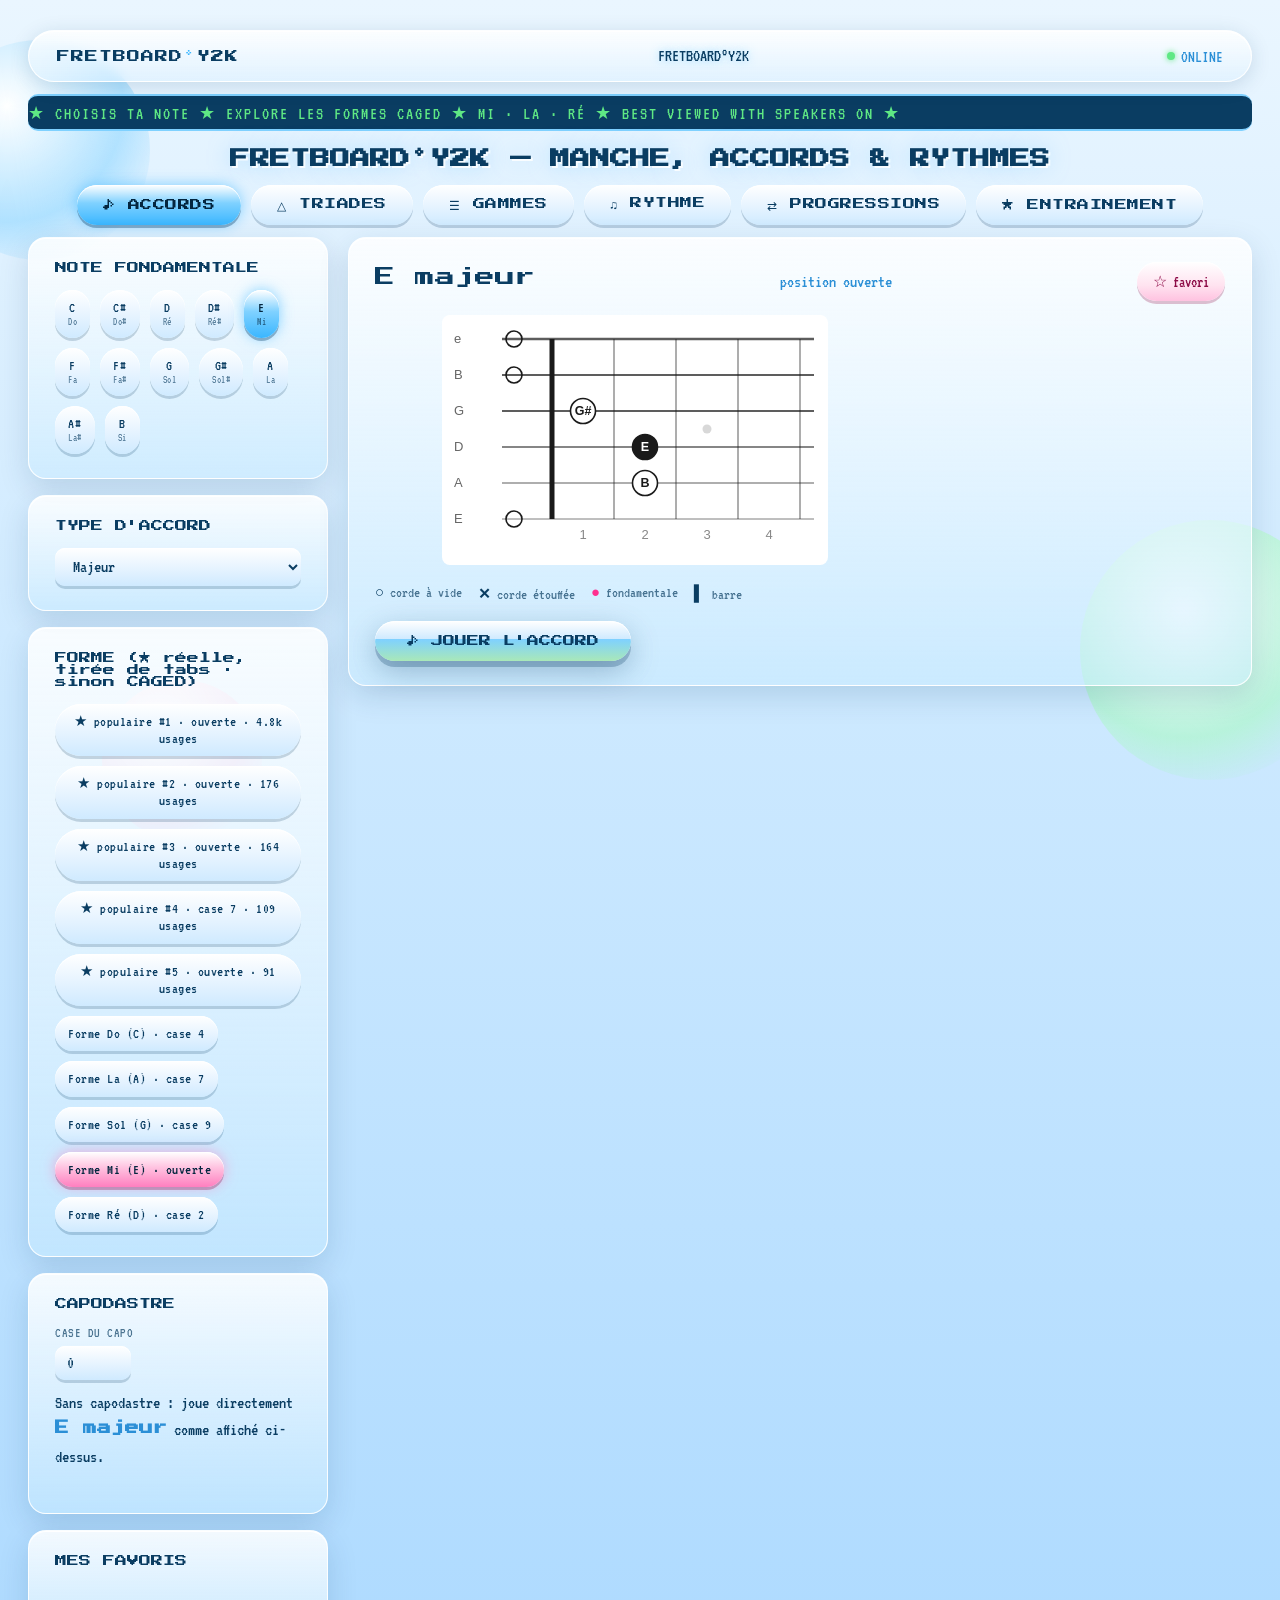
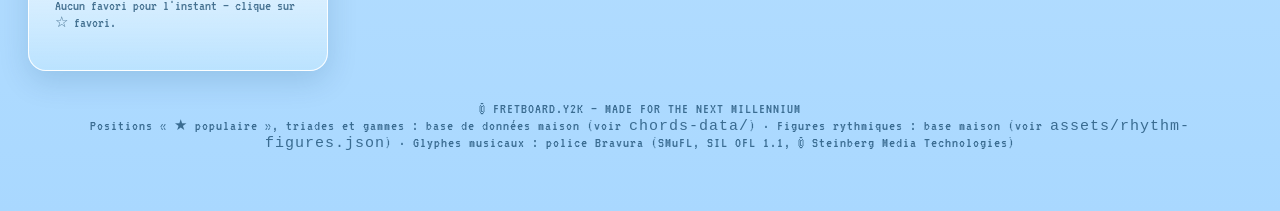
==== commit 18b340c2: "Widen the page container on all tabs .wrap was capped at 1180px, leaving large empty side margins on" ====
--- a/index.html
+++ b/index.html
@@ -44,7 +44,7 @@
   .orb2{top:520px;right:-60px;width:260px;height:260px;background:radial-gradient(circle at 40% 35%, rgba(255,255,255,.9), rgba(159,255,176,.45) 55%, transparent 80%);animation:float2 9s ease-in-out infinite}
   .orb3{bottom:60px;left:8%;width:160px;height:160px;background:radial-gradient(circle at 35% 30%, rgba(255,255,255,.9), rgba(255,127,191,.35) 55%, transparent 80%);animation:float1 8s ease-in-out infinite}
 
-  .wrap{position:relative;z-index:1;max-width:1180px;margin:0 auto;padding:18px 20px 60px}
+  .wrap{position:relative;z-index:1;max-width:1760px;margin:0 auto;padding:18px 28px 60px}
 
   nav{
     display:flex;align-items:center;justify-content:space-between;gap:12px;flex-wrap:wrap;
@@ -127,6 +127,17 @@
 
   .fb-scroll{overflow-x:auto;padding-bottom:6px}
   svg.fretboard-svg{display:block;min-width:520px}
+  svg.fretboard-svg.scale-svg{min-width:900px}
+
+  .colordeg{
+    border:none;border-radius:100px;padding:9px 16px;cursor:pointer;
+    font-family:'Press Start 2P',monospace;font-size:12px;
+    background:linear-gradient(180deg,#ffffff,#e3f2ff 60%,#cfeaff);
+    color:var(--ink);box-shadow:0 3px 0 rgba(10,60,100,.2), inset 0 1px 0 rgba(255,255,255,1);
+    transition:transform .15s ease;
+  }
+  .colordeg:hover{transform:translateY(-2px)}
+  .colordeg.colored{color:#fff;text-shadow:0 1px 2px rgba(0,0,0,.35)}
 
   .legend{display:flex;flex-wrap:wrap;gap:16px;margin-top:14px;font-family:VT323,monospace;font-size:15px;color:var(--ink-soft)}
   .legend b{color:var(--ink)}
@@ -423,6 +434,12 @@
         </div>
 
         <div class="glasscard">
+          <p class="card-title">COULEURS DES NOTES</p>
+          <p class="subnote">Clique sur un degré pour lui donner une couleur (ex. la blue note) — reclique pour changer, jusqu'à revenir à la couleur par défaut.</p>
+          <div class="pillgrid" id="scaleColorPicker"></div>
+        </div>
+
+        <div class="glasscard">
           <p class="card-title">MES FAVORIS</p>
           <div class="favlist" id="favListGammes"></div>
         </div>
@@ -436,12 +453,9 @@
             <button class="favbtn" id="favBtnGammes">☆ favori</button>
           </div>
           <div class="fb-scroll">
-            <svg class="fretboard-svg" id="scaleFretboard" xmlns="http://www.w3.org/2000/svg"></svg>
+            <svg class="fretboard-svg scale-svg" id="scaleFretboard" xmlns="http://www.w3.org/2000/svg"></svg>
           </div>
-          <div class="legend">
-            <div><b style="color:#ff2f8f">●</b> fondamentale</div>
-            <div><b style="color:#3ab6ff">●</b> autre note de la gamme</div>
-          </div>
+          <div class="legend" id="scaleLegend"></div>
           <button class="playbtn" id="scalePlayBtn">♪ JOUER LA GAMME</button>
         </div>
 
@@ -1324,7 +1338,18 @@
 
 /* ===================== GAMMES ===================== */
 
-let scaleState = { root:0, scaleKey:'major', showDegrees:false, fullNeck:false };
+let scaleState = { root:0, scaleKey:'major', showDegrees:false, fullNeck:false, noteColors:{} };
+
+// Palette de couleurs assignables aux degres de la gamme (independant de la fondamentale,
+// qui garde toujours son propre style). "blue" est pre-assigne automatiquement a la blue
+// note des gammes blues (voir BLUE_NOTE_INTERVAL) mais reste modifiable/retirable au clic.
+const NOTE_COLOR_SWATCHES = [
+  { key:'blue',   hex:'#2f7dd6', label:'Blue note' },
+  { key:'orange', hex:'#d6812f', label:'Couleur 2' },
+  { key:'green',  hex:'#2fa35c', label:'Couleur 3' },
+  { key:'purple', hex:'#9257d6', label:'Couleur 4' },
+];
+const BLUE_NOTE_INTERVAL = { majorBlues:3, minorBlues:6 };
 
 function scaleFamilies(){
   const order = [];
@@ -1356,7 +1381,12 @@
     });
     sel.appendChild(group);
   });
-  sel.onchange = ()=>{ scaleState.scaleKey = sel.value; scaleRender(); };
+  sel.onchange = ()=>{
+    scaleState.scaleKey = sel.value;
+    scaleState.noteColors = {};
+    if (BLUE_NOTE_INTERVAL[scaleState.scaleKey] !== undefined) scaleState.noteColors[BLUE_NOTE_INTERVAL[scaleState.scaleKey]] = 'blue';
+    scaleRender();
+  };
 
   const labelEl = document.getElementById('scaleLabelPicker');
   [['notes','Notes'],['degrees','Degrés (1, b3, 5…)']].forEach(([key,label])=>{
@@ -1398,8 +1428,8 @@
   };
 
   const maxFret = scaleState.fullNeck ? 24 : 15;
-  const stringGap = 36, leftMargin = 54, fretGap = 44, topMargin = 24, bottomPad = 30;
-  const svgWidth = leftMargin + (maxFret+1)*fretGap + 18;
+  const stringGap = 54, leftMargin = 74, fretGap = 66, topMargin = 30, bottomPad = 40;
+  const svgWidth = leftMargin + (maxFret+1)*fretGap + 22;
   const svgHeight = topMargin + 5*stringGap + bottomPad;
   svg.setAttribute('viewBox', `0 0 ${svgWidth} ${svgHeight}`);
   svg.setAttribute('width', svgWidth);
@@ -1412,22 +1442,22 @@
 
   for (let f=0; f<=maxFret; f++){
     const isNut = f===0;
-    add('line', { x1:fretX(f), y1:stringY(0), x2:fretX(f), y2:stringY(5), stroke: FB_INK, 'stroke-width': isNut ? 4.5 : 1.1, opacity: isNut?1:.45 });
+    add('line', { x1:fretX(f), y1:stringY(0), x2:fretX(f), y2:stringY(5), stroke: FB_INK, 'stroke-width': isNut ? 6 : 1.4, opacity: isNut?1:.45 });
   }
   const markerFrets = [3,5,7,9,15,17,19,21];
   for (let f=1; f<=maxFret; f++){
     const cx = (fretX(f-1)+fretX(f))/2;
-    if (markerFrets.includes(f)) add('circle', { cx, cy: topMargin+2.5*stringGap, r:3.6, fill:'#d8d8d8' });
+    if (markerFrets.includes(f)) add('circle', { cx, cy: topMargin+2.5*stringGap, r:5, fill:'#d8d8d8' });
     if (f===12 || f===24){
-      add('circle', { cx, cy: topMargin+1.5*stringGap, r:3.6, fill:'#d8d8d8' });
-      add('circle', { cx, cy: topMargin+3.5*stringGap, r:3.6, fill:'#d8d8d8' });
+      add('circle', { cx, cy: topMargin+1.5*stringGap, r:5, fill:'#d8d8d8' });
+      add('circle', { cx, cy: topMargin+3.5*stringGap, r:5, fill:'#d8d8d8' });
     }
-    if (f%2===1 || f===maxFret) add('text', { x:cx, y: topMargin+5*stringGap+16, 'text-anchor':'middle', 'font-family':FB_FONT, 'font-size':11, fill:'#888' }).textContent = f;
+    if (f%2===1 || f===maxFret) add('text', { x:cx, y: topMargin+5*stringGap+22, 'text-anchor':'middle', 'font-family':FB_FONT, 'font-size':14, fill:'#888' }).textContent = f;
   }
 
   for (let i=0;i<6;i++){
-    add('line', { x1:fretX(0), y1:stringY(5-i), x2:fretX(maxFret), y2:stringY(5-i), stroke:FB_INK, 'stroke-width': 0.7+i*0.3, opacity:.65 });
-    add('text', { x:12, y:stringY(5-i)+4, 'font-family':FB_FONT, 'font-size':12, fill:'#666' }).textContent = STRING_NAMES[i];
+    add('line', { x1:fretX(0), y1:stringY(5-i), x2:fretX(maxFret), y2:stringY(5-i), stroke:FB_INK, 'stroke-width': 0.9+i*0.4, opacity:.65 });
+    add('text', { x:14, y:stringY(5-i)+5, 'font-family':FB_FONT, 'font-size':15, fill:'#666' }).textContent = STRING_NAMES[i];
   }
 
   const intervalOf = note => (note - scaleState.root + 12) % 12;
@@ -1440,14 +1470,60 @@
       const note = (STRING_OPEN[i]+f)%12;
       const iv = intervalOf(note);
       if (!inScale.has(iv)) continue;
-      const cx = f===0 ? fretX(0)-15 : (fretX(f-1)+fretX(f))/2;
+      const cx = f===0 ? fretX(0)-18 : (fretX(f-1)+fretX(f))/2;
       const cy = stringY(5-i);
       const isRoot = iv===0;
-      add('circle', { cx, cy, r:10, fill: isRoot ? FB_INK : '#ffffff', stroke:FB_INK, 'stroke-width':1.3 });
-      add('text', { x:cx, y:cy+3.5, 'text-anchor':'middle', 'font-family':FB_FONT, 'font-size':10.5, fill: isRoot?'#ffffff':FB_INK, 'font-weight':'600' })
+      const colorKey = scaleState.noteColors[iv];
+      const swatch = colorKey && NOTE_COLOR_SWATCHES.find(s=>s.key===colorKey);
+      const fill = isRoot ? FB_INK : (swatch ? swatch.hex : '#ffffff');
+      const textFill = isRoot || swatch ? '#ffffff' : FB_INK;
+      add('circle', { cx, cy, r:14, fill, stroke:FB_INK, 'stroke-width':1.6 });
+      add('text', { x:cx, y:cy+5, 'text-anchor':'middle', 'font-family':FB_FONT, 'font-size':13, fill:textFill, 'font-weight':'600' })
         .textContent = scaleState.showDegrees ? degreeOf[iv] : NOTE_NAMES[note];
     }
   }
+}
+
+function buildColorPicker(scale){
+  const el = document.getElementById('scaleColorPicker');
+  if (!el) return;
+  el.innerHTML = '';
+  scale.intervals.forEach((iv, idx)=>{
+    if (iv === 0) return; // la fondamentale garde son style dedie
+    const b = document.createElement('button');
+    b.className = 'colordeg';
+    const colorKey = scaleState.noteColors[iv];
+    const swatch = colorKey && NOTE_COLOR_SWATCHES.find(s=>s.key===colorKey);
+    if (swatch){ b.style.background = swatch.hex; b.classList.add('colored'); b.title = swatch.label + ' — reclique pour changer'; }
+    else { b.title = 'Cliquer pour colorer cette note'; }
+    b.textContent = scale.degrees[idx];
+    b.onclick = ()=>{
+      const order = [null, ...NOTE_COLOR_SWATCHES.map(s=>s.key)];
+      const cur = scaleState.noteColors[iv] || null;
+      const next = order[(order.indexOf(cur)+1) % order.length];
+      if (next) scaleState.noteColors[iv] = next; else delete scaleState.noteColors[iv];
+      drawScaleFretboard();
+      buildColorPicker(scale);
+      renderScaleLegend(scale);
+    };
+    el.appendChild(b);
+  });
+}
+
+function renderScaleLegend(scale){
+  const el = document.getElementById('scaleLegend');
+  if (!el) return;
+  el.innerHTML = '';
+  const addItem = (color, label, hollow) => {
+    const div = document.createElement('div');
+    div.innerHTML = '<b style="color:'+color+'">'+(hollow?'○':'●')+'</b> ' + label;
+    el.appendChild(div);
+  };
+  addItem(FB_INK, 'fondamentale');
+  addItem(FB_INK, 'autre note de la gamme', true);
+  const used = new Set();
+  scale.intervals.forEach(iv=>{ const c = scaleState.noteColors[iv]; if (c) used.add(c); });
+  NOTE_COLOR_SWATCHES.filter(s=>used.has(s.key)).forEach(s=>addItem(s.hex, s.label.toLowerCase()));
 }
 
 function scaleRender(){
@@ -1457,6 +1533,8 @@
   document.getElementById('scaleFormula').textContent = '1 – ' + scale.degrees.slice(1).join(' – ') + (scale.aliases.length ? '  ·  alias : '+scale.aliases.join(', ') : '');
   document.getElementById('scaleDesc').textContent = scale.desc || '';
   drawScaleFretboard();
+  buildColorPicker(scale);
+  renderScaleLegend(scale);
   document.getElementById('scalePlayBtn').onclick = ()=>{
     if (!audioCtx) audioCtx = new (window.AudioContext || window.webkitAudioContext)();
     const now = audioCtx.currentTime;
